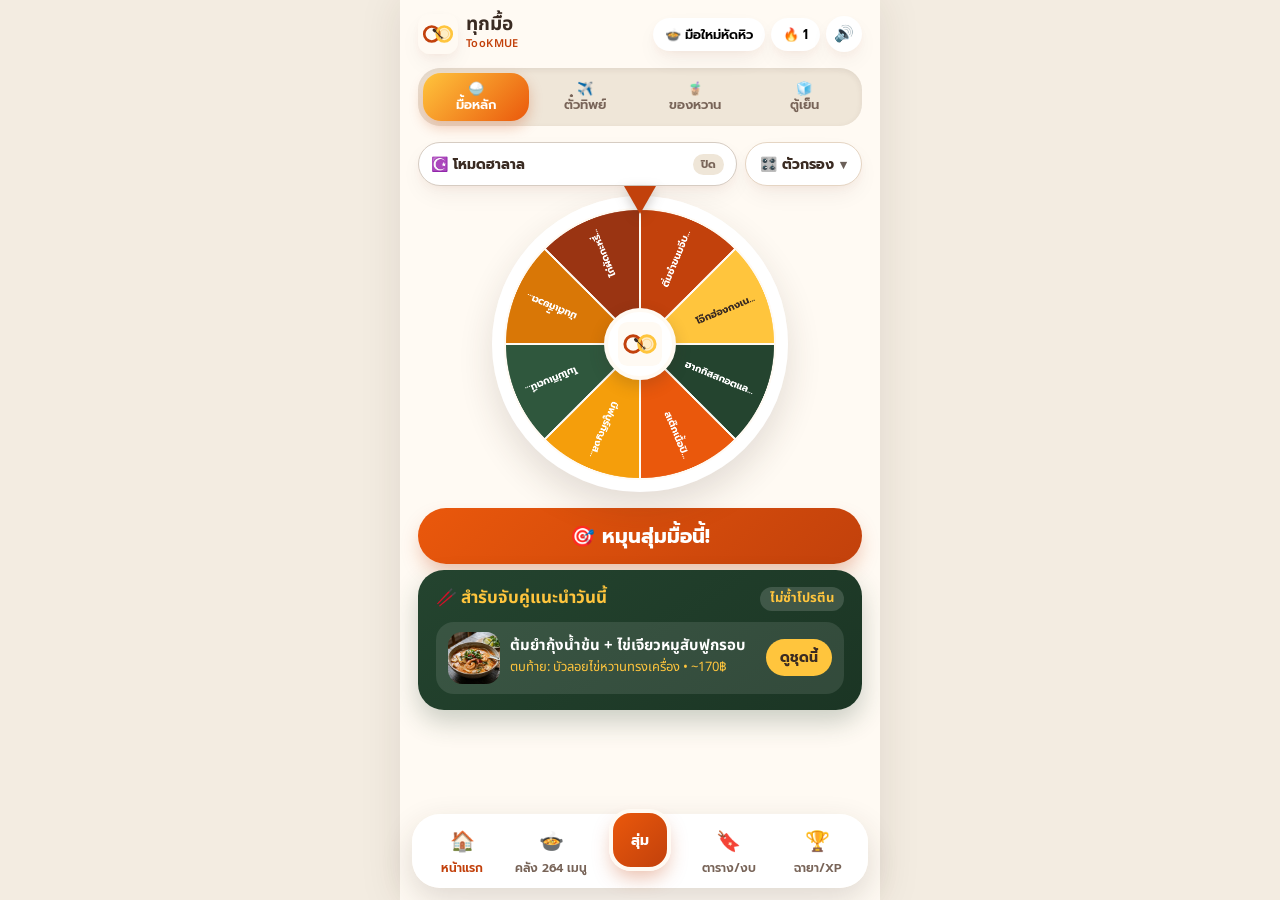
==== index.html @ c95a363f "Add files via upload" ====
<!DOCTYPE html>
<html lang="th">
<head>
  <meta charset="UTF-8" />
  <meta name="viewport" content="width=device-width, initial-scale=1.0" />
  <meta name="theme-color" content="#C2410C" />
  <title>ทุกมื้อ (TooKMUE) — สุ่มเมนูและจับคู่สำรับ</title>
  <link rel="manifest" href="manifest.json" />
  <link rel="icon" type="image/png" href="icon-192.png" />
  <link rel="apple-touch-icon" href="icon-512.png" />
  <link rel="preconnect" href="https://fonts.googleapis.com" />
  <link rel="preconnect" href="https://fonts.gstatic.com" crossorigin />
  <link href="https://fonts.googleapis.com/css2?family=Noto+Sans+Thai:wght@400;500;600;700&family=Prompt:wght@500;600;700&display=swap" rel="stylesheet" />
  <link rel="stylesheet" href="styles.css" />

</head>
<body>
  <div class="app-shell">
    <div id="toast" class="toast"></div>

    <!-- Top Header -->
    <header class="top-header">
      <div class="brand-box">
        <img src="icon.svg" alt="TooKMUE Logo" class="brand-logo" />
        <div>
          <div class="brand-title">ทุกมื้อ</div>
          <div class="brand-sub">TooKMUE</div>
        </div>
      </div>
      <div class="status-pills">
        <button class="tactile-pill" onclick="switchTab('quests')">
          <span id="headerAvatar">🍲</span>
          <span id="headerRank">มือใหม่หัดหิว</span>
        </button>
        <button class="tactile-pill" onclick="dailyCheckIn()">
          🔥 <span id="headerStreak">1</span>
        </button>
        <button class="icon-circle-btn" id="soundToggleBtn" onclick="toggleSound()" title="เปิด/ปิดเสียงเอฟเฟกต์">
          🔊
        </button>
      </div>
    </header>

    <!-- System Error Banner (Network / Cloud Sync / Data Load) -->
    <div id="systemErrorBanner" class="system-error-banner" role="alert">
      <div>
        <div style="font-weight:700;" id="systemErrorTitle">⚠️ เชื่อมต่อระบบไม่สำเร็จชั่วคราว</div>
        <div id="systemErrorDesc" style="font-size:12px; margin-top:2px;">โปรดตรวจสอบอินเทอร์เน็ตแล้วลองใหม่อีกครั้ง (ข้อมูลเดิมในเครื่องยังปลอดภัย)</div>
      </div>
      <button type="button" id="systemErrorRetryBtn" onclick="retrySystemAction()" style="border:none; background:#DC2626; color:#FFFFFF; border-radius:999px; padding:7px 14px; font-size:12px; font-weight:700; cursor:pointer; flex-shrink:0;">
        ลองใหม่
      </button>
    </div>

    <!-- TAB 1: HOME & SPIN WHEEL -->
    <main id="tab-home" class="view-section active">
      <div class="mode-toggle-wrap">
        <button class="mode-btn active" id="btnModeMain" onclick="setWheelMode('main')">
          <span>🍚</span>
          <span>มื้อหลัก</span>
        </button>
        <button class="mode-btn" id="btnModePassport" onclick="setWheelMode('passport')">
          <span>✈️</span>
          <span>ตั๋วทิพย์</span>
        </button>
        <button class="mode-btn" id="btnModeSweet" onclick="setWheelMode('sweet')">
          <span>🧋</span>
          <span>ของหวาน</span>
        </button>
        <button class="mode-btn" id="btnModeFridge" onclick="setWheelMode('fridge')">
          <span>🧊</span>
          <span>ตู้เย็น</span>
        </button>
      </div>

      <div id="passportStrip" class="passport-strip">
        <span>🛂 โหมดบินลัดฟ้าชิมอาหารนานาชาติ <span id="passportTotalCountriesStrip">46</span> ประเทศ</span>
        <span id="passportProgressBadge">0/46 ดวง</span>
      </div>

      <!-- Unified Pre-Spin Control Bar (Halal Global Mode + Collapsible Filter Drawer) -->
      <div class="home-control-bar">
        <button type="button" id="homeHalalBtn" class="halal-toggle-btn" aria-pressed="false" onclick="toggleHalalMode()">
          <span>☪️ โหมดฮาลาล</span>
          <span class="halal-state-pill" id="homeHalalState">ปิด</span>
        </button>
        <button type="button" id="homeFilterToggleBtn" class="filter-drawer-btn" aria-expanded="false" aria-controls="homeFilterDrawer" onclick="toggleHomeFilterDrawer()">
          <span>🎛️ ตัวกรอง</span>
          <span class="filter-count-badge tabular-nums" id="homeFilterCountBadge" style="display:none;">0</span>
          <span class="drawer-caret" id="homeFilterCaret">▾</span>
        </button>
      </div>

      <!-- Active Filter Chips Strip -->
      <div id="homeActiveFiltersBar" class="active-filters-bar" style="display:none;">
        <div id="homeActiveChipsList" class="active-chips-list"></div>
        <button type="button" class="clear-filters-link" onclick="resetHomeFilters()">ล้างตัวกรอง ✕</button>
      </div>

      <!-- Collapsible Pre-Spin Filter Drawer -->
      <div id="homeFilterDrawer" class="filter-drawer" aria-hidden="true">
        <div class="filter-group-block">
          <div class="filter-group-title">สไตล์และอาหารเฉพาะทาง</div>
          <div class="drawer-chip-wrap" id="moodBar">
            <button type="button" class="mood-pill active" data-mood="all" onclick="applyMoodFilter('all', this)">✨ ตามใจดวง</button>
            <button type="button" class="mood-pill" data-mood="clean" onclick="applyMoodFilter('clean', this)">🥗 สายคลีน</button>
            <button type="button" class="mood-pill" data-mood="veg" onclick="applyMoodFilter('veg', this)">🥬 มังสวิรัติ</button>
            <button type="button" class="mood-pill" data-mood="street" onclick="applyMoodFilter('street', this)">🍢 สตรีทฟู้ด</button>
            <button type="button" class="mood-pill" data-mood="soup" onclick="applyMoodFilter('soup', this)">🍲 ซดน้ำร้อนๆ</button>
            <button type="button" class="mood-pill" data-mood="crispy" onclick="applyMoodFilter('crispy', this)">🍗 ของทอดกรอบ</button>
            <button type="button" class="mood-pill" data-mood="noodle" onclick="applyMoodFilter('noodle', this)">🍜 เมนูเส้น</button>
          </div>
        </div>

        <div class="filter-group-block">
          <div class="filter-group-title">งบประมาณ • เวลา • รสชาติ</div>
          <div class="drawer-chip-wrap" id="quickFilters">
            <button type="button" class="chip-btn drawer-chip active" data-filter="all" onclick="setQuickFilter('all', this)">ทั้งหมด</button>
            <button type="button" class="chip-btn drawer-chip" data-filter="budget50" onclick="setQuickFilter('budget50', this)">💰 ประหยัด (≤50฿)</button>
            <button type="button" class="chip-btn drawer-chip" data-filter="fast15" onclick="setQuickFilter('fast15', this)">⚡ เร็ว (≤15 นาที)</button>
            <button type="button" class="chip-btn drawer-chip" data-filter="spicy" onclick="setQuickFilter('spicy', this)">🌶️ รสจัดจ้าน</button>
            <button type="button" class="chip-btn drawer-chip" data-filter="nonspicy" onclick="setQuickFilter('nonspicy', this)">🌿 ไม่เผ็ด</button>
          </div>
        </div>

        <label class="exclude-row drawer-exclude-row">
          <input type="checkbox" id="excludeYesterday" checked />
          <span>ตัดเมนูที่ "เมื่อวานเพิ่งกินไป" ออก (<span id="yesterdayCount" class="tabular-nums">0</span> เมนู)</span>
        </label>

        <div class="filter-drawer-footer">
          <span id="homePoolCountText" class="tabular-nums" style="font-size:13px; font-weight:600; color:var(--text-muted);">พร้อมสุ่ม 0 เมนู</span>
          <div style="display:flex; gap:6px;">
            <button type="button" class="drawer-reset-btn" onclick="resetHomeFilters()">ล้างทั้งหมด</button>
            <button type="button" class="drawer-done-btn" onclick="toggleHomeFilterDrawer(false)">ตกลง</button>
          </div>
        </div>
      </div>

      <div id="wheelModeArea">
      <div class="wheel-stage">
        <div id="wheelPointer" class="wheel-pointer"></div>
        <div class="wheel-outer-ring">
          <canvas id="wheelCanvas" width="560" height="560"></canvas>
        </div>
        <div class="wheel-center-hub" onclick="spinWheel()" title="แตะเพื่อหมุน">
          <img src="icon.svg" alt="Spin" style="width: 44px; height: 44px;" />
        </div>
      </div>

      <!-- Zero-Match Empty State for Strict Filter Combinations -->
      <div id="wheelEmptyState" class="empty-state-card" style="display:none; margin-bottom:12px; padding:16px 14px;">
        <div class="empty-state-icon" style="font-size:30px;">🍽️</div>
        <div class="empty-state-title">ไม่พบเมนูที่ตรงกับเงื่อนไขทั้งหมดที่เลือก</div>
        <div class="empty-state-desc">ลองลดตัวกรองบางตัวออก หรือกดล้างตัวกรองเพื่อกลับมาสุ่มได้เลยครับ</div>
        <button type="button" class="empty-state-cta" onclick="resetHomeFilters()">ล้างตัวกรองทั้งหมด</button>
      </div>

      <button id="spinBtn" class="spin-cta" onclick="spinWheel()">
        🎯 หมุนสุ่มมื้อนี้!
      </button>

      </div>

      <!-- MODE 4: FRIDGE-TO-TABLE ("เมนู-ตู้เย็น") -->
      <div id="fridgeModeArea" class="fridge-panel">
        <div class="fridge-card">
          <div style="display:flex; justify-content:space-between; align-items:center;">
            <div style="font-size: 19px; font-weight: 700; color: #0F766E;">🧊 เมนู-ตู้เย็น (เคลียร์ของเหลือ)</div>
            <span style="background:#0D9488; color:#FFF; font-size:12px; font-weight:700; padding:3px 10px; border-radius:999px;">+35 XP</span>
          </div>
          <div class="field-group" style="margin-top:10px; margin-bottom:8px;">
            <label for="fridgeInput" class="field-label" style="color:#115E59;">วัตถุดิบที่เหลือในตู้เย็น (คั่นด้วยเว้นวรรค หรือ -) <span class="req">*</span></label>
            <input type="text" id="fridgeInput" class="fridge-input" style="margin:2px 0 0;" placeholder="เช่น แตงกวา - ไก่ - พริก หรือ ไข่ หมูสับ" aria-describedby="fridgeError" oninput="clearFieldError('fridgeInput','fridgeError')" onkeydown="if(event.key==='Enter') cookFromFridge()" />
            <div id="fridgeError" class="field-error" role="alert"></div>
          </div>
          <div style="display:flex; flex-wrap:wrap; gap:6px; margin-bottom: 12px;">
            <span style="font-size:12px; color:#0F766E; font-weight:600; align-self:center;">แตะเพิ่มด่วน:</span>
            <button type="button" class="ing-tag-chip" onclick="appendFridgeIng('ไก่')">+ ไก่</button>
            <button type="button" id="fridgePorkChip" class="ing-tag-chip" onclick="appendFridgeIng(state.halalMode ? 'เนื้อ' : 'หมูสับ')">+ หมูสับ</button>
            <button type="button" class="ing-tag-chip" onclick="appendFridgeIng('ไข่')">+ ไข่</button>
            <button type="button" class="ing-tag-chip" onclick="appendFridgeIng('แตงกวา')">+ แตงกวา</button>
            <button type="button" class="ing-tag-chip" onclick="appendFridgeIng('พริก')">+ พริก</button>
            <button type="button" class="ing-tag-chip" onclick="appendFridgeIng('กุ้ง')">+ กุ้ง</button>
            <button type="button" class="ing-tag-chip" onclick="appendFridgeIng('มะระ')">+ มะระ</button>
          </div>
          <button onclick="cookFromFridge()" class="spin-cta" style="background: linear-gradient(135deg, #0D9488 0%, #0F766E 100%); box-shadow: 0 10px 20px -4px rgba(13, 148, 136, 0.35);">
            ✨ เสกเมนูเคลียร์ตู้เย็น!
          </button>
        </div>

        <div id="fridgeResultsBox"></div>
      </div>

      <!-- Featured Samrub Bento Card -->
      <div class="herb-bento-card reveal-card">
        <div class="herb-bento-title">
          <span>🥢 สำรับจับคู่แนะนำวันนี้</span>
          <span style="font-size: 13px; background: rgba(255,255,255,0.15); padding: 2px 10px; border-radius: 999px;">ไม่ซ้ำโปรตีน</span>
        </div>
        <div class="pair-preview-box" id="dailySamrubBox"></div>
      </div>
    </main>

    <!-- TAB 2: 60-MENU EXPLORER -->
    <section id="tab-explore" class="view-section">
      <div class="herb-bento-card" style="margin-bottom: 14px; padding: 14px 18px;">
        <div style="display:flex; justify-content:space-between; align-items:center; gap:8px; flex-wrap:wrap;">
          <div style="font-size: 18px; font-weight: 700; color: var(--turmeric-yellow);">
            🍲 คลังเมนูทั้งหมด <span id="totalMenuTitleCount" class="tabular-nums">264</span> รายการ
          </div>
          <button type="button" id="exploreHalalBtn" class="halal-toggle-btn compact" aria-pressed="false" onclick="toggleHalalMode()">
            <span>☪️ ฮาลาล</span>
            <span class="halal-state-pill" id="exploreHalalState">ปิด</span>
          </button>
        </div>
        <div id="exploreSubBanner" style="font-size: 14px; opacity: 0.9; margin-top:4px;">
          พร้อมรูปภาพอาหารจริง ครบ 4 ภาค • นานาชาติ • ของหวาน & น้ำ
        </div>
      </div>

      <div style="margin-bottom:10px;">
        <label for="searchInput" class="field-label" style="margin-bottom:4px;">ค้นหาเมนูในคลัง</label>
        <div style="display:flex; gap:8px;">
          <input type="search" id="searchInput" class="search-input" style="margin-bottom:0; flex:1;" placeholder="🔍 ชื่อเมนู ประเทศ หรือวัตถุดิบ..." oninput="renderExplorer()" />
          <button type="button" onclick="openCustomMenuModal()" style="border:none; background:var(--chili-orange); color:#FFFFFF; border-radius:999px; padding:0 16px; font-size:14px; font-weight:700; white-space:nowrap; box-shadow:var(--shadow-orange); cursor:pointer;">+ เมนูฉัน</button>
        </div>
        <div id="exploreActiveFilterBar" style="display:none; margin-top:8px; align-items:center; justify-content:space-between; gap:8px; font-size:13px; color:var(--text-muted);">
          <span id="exploreResultCountText"></span>
          <button type="button" onclick="resetExploreFilters()" style="border:1px solid #E5D5C3; background:#FFF7ED; color:var(--chili-orange); border-radius:999px; padding:3px 10px; font-size:12px; font-weight:700; cursor:pointer;">ล้างตัวกรอง ✕</button>
        </div>
      </div>

      <div class="filter-scroll" id="exploreCategories">
        <button class="chip-btn active" id="catBtnAll" onclick="setExploreCat('all', this)">ทั้งหมด (264)</button>
        <button class="chip-btn" id="catBtnThai" onclick="setExploreCat('อาหารไทย 4 ภาค', this)">ไทย 4 ภาค (100)</button>
        <button class="chip-btn" id="catBtnIntl" onclick="setExploreCat('อาหารนานาชาติ', this)">นานาชาติ (114)</button>
        <button class="chip-btn" id="catBtnSweet" onclick="setExploreCat('ของหวาน', this)">ของหวาน (25)</button>
        <button class="chip-btn" id="catBtnBev" onclick="setExploreCat('เครื่องดื่ม', this)">เครื่องดื่ม (25)</button>
      </div>

      <div class="mood-bar" id="exploreSpecialties" style="padding-bottom:10px;">
        <button type="button" class="mood-pill active" data-spec="all" onclick="setExploreSpecialty('all', this)">✨ ทุกสไตล์</button>
        <button type="button" class="mood-pill" data-spec="สายคลีน" onclick="setExploreSpecialty('สายคลีน', this)">🥗 สายคลีน</button>
        <button type="button" class="mood-pill" data-spec="มังสวิรัติ" onclick="setExploreSpecialty('มังสวิรัติ', this)">🥬 มังสวิรัติ</button>
        <button type="button" class="mood-pill" data-spec="สตรีทฟู้ด" onclick="setExploreSpecialty('สตรีทฟู้ด', this)">🍢 สตรีทฟู้ด</button>
      </div>

      <div class="menu-grid" id="exploreGrid"></div>

      <!-- Non-intrusive Ad Slot (Hidden until real ad unit is configured) -->
      <div id="adBannerSlot" style="display:none; margin-top: 18px; padding: 12px; border-radius: 18px; background: #F7F1E7; border: 1px dashed #DFCBB2; text-align: center; font-size: 12px; color: var(--text-muted);">
      </div>
    </section>

    <!-- TAB 3: FULL SYSTEM — SAVED, 7-DAY MEAL PLANNER, GROCERY LIST & FOOD WALLET -->
    <section id="tab-saved" class="view-section">
      <div class="sub-pill-tabs">
        <button class="sub-pill-btn active" id="subTabSavedBtn" onclick="switchSavedSubTab('saved')">❤️ โปรด & ประวัติ</button>
        <button class="sub-pill-btn" id="subTabPlanBtn" onclick="switchSavedSubTab('plan')">📅 ตาราง 7 วัน</button>
        <button class="sub-pill-btn" id="subTabWalletBtn" onclick="switchSavedSubTab('wallet')">💰 คุมงบค่ากิน</button>
      </div>

      <!-- SUB-TAB A: FAVORITES & HISTORY -->
      <div id="subView-saved">
        <div class="soft-card reveal-card">
          <div style="font-weight: 700; margin-bottom: 8px;">❤️ รายการโปรดของคุณ (<span id="favCount">0</span>)</div>
          <div id="favList" style="font-size: 16px; color: var(--text-muted);">ยังไม่มีเมนูโปรด กดรูปหัวใจที่เมนูที่ชอบได้เลยครับ</div>
        </div>
        <div class="soft-card reveal-card">
          <div style="display: flex; justify-content: space-between; align-items: center; margin-bottom: 8px;">
            <span style="font-weight: 700;">🕒 กินไปล่าสุด (ใช้ตัดรอบสุ่ม)</span>
            <button onclick="clearHistory()" style="border:none; background:#FFF1E6; color:var(--chili-orange); border-radius:999px; padding:4px 12px; font-size:13px; font-weight:600; cursor:pointer;">ล้างประวัติ</button>
          </div>
          <div id="historyList" style="font-size: 16px; color: var(--text-muted);">ยังไม่มีประวัติการสุ่ม</div>
        </div>
      </div>

      <!-- SUB-TAB B: 7-DAY MEAL PLANNER & GROCERY SHOPPING LIST -->
      <div id="subView-plan" style="display:none;">
        <div class="herb-bento-card" style="margin-bottom: 14px;">
          <div class="herb-bento-title">
            <span>📅 จัดตารางมื้อล่วงหน้า 7 วัน</span>
            <span id="planTotalEstBadge" style="background: var(--turmeric-yellow); color: var(--text-brown); padding: 2px 10px; border-radius: 999px; font-size: 13px;">~0฿</span>
          </div>
          <div style="font-size: 13px; opacity: 0.92; margin-bottom: 10px;">
            สุ่มจัดมื้อกลางวัน + มื้อเย็น ครบ 7 วันอัตโนมัติ พร้อมสรุปรายการจ่ายตลาด
          </div>
          <div style="display: grid; grid-template-columns: 1fr 1fr; gap: 8px;">
            <button type="button" onclick="generateWeeklyPlan('all')" class="btn-action btn-yellow" style="min-height:42px; font-size:14px;">✨ จัดตาราง 7 วัน</button>
            <button type="button" onclick="generateWeeklyPlan('budget')" class="btn-action" style="min-height:42px; font-size:14px; background:rgba(255,255,255,0.16); color:#FFFFFF;">💰 โหมดประหยัดงบ</button>
          </div>
        </div>

        <div id="weeklyPlanContainer"></div>

        <div class="soft-card" style="margin-top: 14px;">
          <div style="display:flex; justify-content:space-between; align-items:center; margin-bottom:8px;">
            <span style="font-weight:700; font-size:17px;">🛒 รายการจ่ายตลาดอัตโนมัติ</span>
            <button type="button" onclick="clearCheckedGroceries()" style="border:none; background:#EFE6D8; color:var(--text-brown); border-radius:999px; padding:4px 10px; font-size:12px; font-weight:600; cursor:pointer;">ล้างที่ติ๊กแล้ว</button>
          </div>
          <div style="display:flex; gap:6px; margin-bottom:10px;">
            <input type="text" id="customGroceryInput" class="v10-input" style="min-height:42px; font-size:15px;" placeholder="เพิ่มของที่ต้องซื้อเอง เช่น ไข่ไก่, น้ำปลา..." onkeydown="if(event.key==='Enter') addCustomGrocery()" />
            <button type="button" onclick="addCustomGrocery()" style="border:none; background:var(--herb-green); color:#FFFFFF; border-radius:14px; padding:0 14px; font-weight:700; cursor:pointer;">เพิ่ม</button>
          </div>
          <div id="groceryListContainer" style="font-size:15px; color:var(--text-muted);">กดจัดตาราง 7 วันด้านบนเพื่อสร้างรายการวัตถุดิบอัตโนมัติครับ</div>
        </div>
      </div>

      <!-- SUB-TAB C: FOOD BUDGET WALLET (กระเป๋าคุมงบค่ากินรายสัปดาห์/รายเดือน) -->
      <div id="subView-wallet" style="display:none;">
        <div class="soft-card">
          <div style="display:flex; justify-content:space-between; align-items:center; margin-bottom:6px;">
            <span style="font-weight:700; font-size:18px;">💰 กระเป๋าคุมงบค่ากิน</span>
            <button type="button" onclick="toggleBudgetEditor()" style="border:1px solid #E5D5C3; background:#FFF7ED; color:var(--chili-orange); border-radius:999px; padding:4px 12px; font-size:13px; font-weight:700; cursor:pointer;">ตั้งงบ/สัปดาห์</button>
          </div>
          <div style="display:flex; justify-content:space-between; font-size:15px; margin-top:6px;">
            <span>สัปดาห์นี้ใช้ไป: <strong id="walletWeekSpent" class="tabular-nums" style="color:var(--chili-orange);">0฿</strong></span>
            <span>เป้าสัปดาห์ละ: <strong id="walletWeekGoal" class="tabular-nums">1,000฿</strong></span>
          </div>
          <div class="budget-bar-wrap">
            <div id="walletBudgetBar" class="budget-bar-fill" style="width: 0%;"></div>
          </div>
          <div style="display:flex; justify-content:space-between; font-size:13px; color:var(--text-muted); margin-top:4px;">
            <span>คงเหลือสัปดาห์นี้: <strong id="walletWeekRemain" class="tabular-nums" style="color:#16A34A;">1,000฿</strong></span>
            <span>ยอดรวมเดือนนี้: <strong id="walletMonthSpent" class="tabular-nums">0฿</strong></span>
          </div>

          <!-- Inline Budget Editor (Replaces browser prompt()) -->
          <div id="budgetEditorBox" class="budget-inline-editor">
            <div class="field-group" style="margin-bottom:6px;">
              <label for="weeklyBudgetInput" class="field-label">เป้าหมายงบค่ากินต่อสัปดาห์ (บาท) <span class="req">*</span></label>
              <div style="display:flex; gap:6px;">
                <input type="text" id="weeklyBudgetInput" class="v10-input tabular-nums" inputmode="numeric" placeholder="เช่น 1000" aria-describedby="weeklyBudgetError" oninput="clearFieldError('weeklyBudgetInput','weeklyBudgetError')" onkeydown="if(event.key==='Enter') saveWeeklyBudgetInline()" />
                <button type="button" onclick="saveWeeklyBudgetInline()" style="border:none; background:var(--chili-orange); color:#FFFFFF; border-radius:14px; padding:0 16px; font-weight:700; cursor:pointer; white-space:nowrap;">บันทึก</button>
              </div>
              <div id="weeklyBudgetError" class="field-error" role="alert"></div>
            </div>
          </div>
        </div>

        <!-- Quick Expense Entry -->
        <div class="soft-card">
          <div style="font-weight:700; font-size:16px; margin-bottom:10px;">✍️ บันทึกรายจ่ายค่าอาหารด่วน</div>
          <div class="field-group">
            <label for="expDishInput" class="field-label">ชื่อเมนู / ค่าอาหาร</label>
            <input type="text" id="expDishInput" class="v10-input" placeholder="เช่น ข้าวกะเพรา, กาแฟเย็น" />
          </div>
          <div class="field-group">
            <label for="expPriceInput" class="field-label">ราคา (บาท) <span class="req">*</span></label>
            <input type="text" id="expPriceInput" class="v10-input tabular-nums" placeholder="เช่น 55" inputmode="numeric" aria-describedby="expPriceError" oninput="clearFieldError('expPriceInput','expPriceError'); document.getElementById('expReassurance').classList.remove('show');" onkeydown="if(event.key==='Enter') addManualExpense()" />
            <div id="expPriceError" class="field-error" role="alert"></div>
          </div>
          <div id="expReassurance" class="reassurance-note" role="status"></div>
          <button type="button" id="addExpenseBtn" onclick="addManualExpense()" class="btn-action btn-orange" style="width:100%; min-height:46px; font-size:16px; margin-top:6px;">
            + บันทึกรายจ่ายค่ากิน
          </button>
        </div>

        <!-- Expense Log List -->
        <div class="soft-card">
          <div style="display:flex; justify-content:space-between; align-items:center; margin-bottom:8px;">
            <span style="font-weight:700; font-size:16px;">🧾 ประวัติรายจ่ายค่ากินล่าสุด</span>
            <button type="button" onclick="clearExpenses()" style="border:none; background:#FEE2E2; color:#DC2626; border-radius:999px; padding:4px 10px; font-size:12px; font-weight:600; cursor:pointer;">ล้างยอด</button>
          </div>
          <div id="expenseLogList" style="font-size:15px; color:var(--text-muted);"></div>
        </div>
      </div>
    </section>

    <!-- TAB 4: QUESTS, PASSPORT STAMPS, AVATARS & VIP -->
    <section id="tab-quests" class="view-section">
      <!-- Google Account & Cloud Sync Card -->
      <div class="soft-card" id="authCard" style="border: 2px solid #F3E5D5;">
        <div id="loggedOutView">
          <div style="display: flex; align-items: center; gap: 12px; margin-bottom: 12px;">
            <div style="font-size: 32px; background: #EFF6FF; width: 54px; height: 54px; border-radius: 16px; display: flex; align-items: center; justify-content: center; flex-shrink: 0;">☁️</div>
            <div>
              <div style="font-size: 17px; font-weight: 700; color: var(--text-brown);">ซิงก์ข้อมูลขึ้นคลาวด์</div>
              <div style="font-size: 13px; color: var(--text-muted);">ล็อกอินด้วย Gmail เพื่อเก็บแต้ม XP ฉายา และเมนูโปรดข้ามเครื่อง</div>
            </div>
          </div>
          <button id="googleLoginBtn" onclick="loginWithGoogle()" style="width: 100%; min-height: 48px; border-radius: 999px; border: 1.5px solid #D1D5DB; background: #FFFFFF; color: #374151; font-size: 16px; font-weight: 700; cursor: pointer; display: flex; align-items: center; justify-content: center; gap: 10px; box-shadow: 0 4px 10px rgba(0,0,0,0.05);">
            <svg width="20" height="20" viewBox="0 0 48 48"><path fill="#EA4335" d="M24 9.5c3.54 0 6.71 1.22 9.21 3.6l6.85-6.85C35.9 2.38 30.47 0 24 0 14.62 0 6.51 5.38 2.56 13.22l7.98 6.19C12.43 13.72 17.74 9.5 24 9.5z"/><path fill="#4285F4" d="M46.98 24.55c0-1.57-.15-3.09-.38-4.55H24v9.02h12.94c-.58 2.96-2.26 5.48-4.78 7.18l7.73 6c4.51-4.18 7.09-10.36 7.09-17.65z"/><path fill="#FBBC05" d="M10.53 28.59c-.48-1.45-.76-2.99-.76-4.59s.27-3.14.76-4.59l-7.98-6.19C.92 16.46 0 20.12 0 24c0 3.88.92 7.54 2.56 10.78l7.97-6.19z"/><path fill="#34A853" d="M24 48c6.48 0 11.93-2.13 15.89-5.81l-7.73-6c-2.15 1.45-4.92 2.3-8.16 2.3-6.26 0-11.57-4.22-13.47-9.91l-7.98 6.19C6.51 42.62 14.62 48 24 48z"/></svg>
            <span>เข้าสู่ระบบด้วย Google (Gmail)</span>
          </button>
        </div>

        <div id="loggedInView" style="display: none;">
          <div style="display: flex; align-items: center; justify-content: space-between; gap: 10px;">
            <div style="display: flex; align-items: center; gap: 10px; min-width: 0;">
              <img id="userGooglePhoto" src="" alt="Profile" style="width: 46px; height: 46px; border-radius: 50%; object-fit: cover; border: 2px solid var(--chili-orange); flex-shrink: 0;" />
              <div style="min-width: 0;">
                <div id="userGoogleName" style="font-size: 16px; font-weight: 700; white-space: nowrap; overflow: hidden; text-overflow: ellipsis;">ชื่อผู้ใช้</div>
                <div style="font-size: 12px; color: #16A34A; font-weight: 600;">🟢 ซิงก์ข้อมูลคลาวด์อัตโนมัติ</div>
              </div>
            </div>
            <div style="display:flex; gap:6px; flex-shrink:0;">
              <!-- Admin link hidden from general UI; access admin.html directly with authorized admin account -->
              <button onclick="logoutGoogle()" style="border: none; background: #FEE2E2; color: #DC2626; border-radius: 999px; padding: 6px 12px; font-size: 13px; font-weight: 600; cursor: pointer;">ออก</button>
            </div>
          </div>
        </div>
      </div>

      <div class="soft-card reveal-card">
        <div style="display: flex; align-items: center; gap: 14px;">
          <div id="profileAvatarBig" style="font-size: 46px; background: #FFF1E6; width: 72px; height: 72px; border-radius: 22px; display: flex; align-items: center; justify-content: center;">🍲</div>
          <div style="flex: 1;">
            <div style="font-size: 19px; font-weight: 700;" id="profileRankTitle">มือใหม่หัดหิว</div>
            <div style="font-size: 14px; color: var(--text-muted);">แต้มสะสม: <strong style="color: var(--chili-orange);" id="xpText">0 XP</strong></div>
            <div style="background: #EFE6D8; height: 10px; border-radius: 999px; overflow: hidden; margin-top: 6px;">
              <div id="xpBar" style="background: linear-gradient(90deg, #FFC53D, #C2410C); width: 10%; height: 100%;"></div>
            </div>
          </div>
        </div>

        <div style="margin-top: 16px; font-size: 15px; font-weight: 700;">เลือกอวตารการ์ตูนสายกิน:</div>
        <div class="avatar-grid" id="avatarGrid"></div>
      </div>

      <!-- Passport Stamps Collection -->
      <div class="soft-card reveal-card">
        <div style="display: flex; justify-content: space-between; align-items: center;">
          <span style="font-weight: 700;">🛂 สมุดพาสปอร์ตนักชิม (<span id="passportTotalCountriesTitle">46</span> ประเทศ)</span>
          <span style="color: var(--passport-blue); font-weight: 700;" id="stampCountText">0 / 46 ดวง</span>
        </div>
        <div style="font-size: 13px; color: var(--text-muted); margin-top: 2px;">หมุนโหมด "ตั๋วเครื่องบินทิพย์" เพื่อสะสมตราประทับประเทศ</div>
        <div class="stamp-grid" id="passportStampsGrid"></div>
        <button type="button" id="passportExpandBtn" onclick="togglePassportExpand()" style="width:100%; margin-top:10px; min-height:40px; border-radius:999px; border:1.5px solid #BFDBFE; background:#EFF6FF; color:#1E3A8A; font-size:14px; font-weight:700; cursor:pointer;">
          ดูตราประเทศทั้งหมด (46 ประเทศ) ▼
        </button>
      </div>

      <!-- Daily Pinto Streak -->
      <div class="soft-card reveal-card">
        <div style="display: flex; justify-content: space-between; align-items: center;">
          <span style="font-weight: 700;">🍱 ปิ่นโตสะสมวัน (Daily Streak)</span>
          <span style="color: var(--chili-orange); font-weight: 700;" id="streakText">1 วัน</span>
        </div>
        <div class="streak-days" id="streakDaysGrid"></div>
        <button id="checkInBtn" class="btn-action btn-yellow" style="width: 100%; margin-top: 6px;" onclick="dailyCheckIn()">
          ✅ เช็กอินรับโบนัสวันนี้ (+10 XP)
        </button>
      </div>

      <!-- v11 Cute User Leaderboard & "สายเปย์" Showcase -->
      <div class="board-card reveal-card">
        <div style="display:flex; justify-content:space-between; align-items:center; gap:8px;">
          <div>
            <div style="font-size:17px; font-weight:700; color:var(--text-brown);">📊 ตารางรวมผลนักชิม</div>
            <div style="font-size:12px; color:var(--text-muted);">รวมสกอร์สุ่ม • โหมดตู้เย็น • ตาราง 7 วัน • พาสปอร์ต</div>
          </div>
          
        </div>

        <div class="board-table-wrap">
          <table class="cute-board-table">
            <thead>
              <tr>
                <th>#</th>
                <th>ยูสเซอร์ & ฉายา</th>
                <th style="text-align:right;">สกอร์รวม</th>
              </tr>
            </thead>
            <tbody id="cuteLeaderboardBody"></tbody>
          </table>
        </div>


      </div>

      <!-- v12 User Feedback & Feature Request Card (With Auto Profanity & Spam Filter) -->
      <div class="soft-card reveal-card" style="border: 1.5px solid #E5D5C3;">
        <div style="display:flex; justify-content:space-between; align-items:center; margin-bottom:8px;">
          <span style="font-weight:700; font-size:17px; color:var(--text-brown);">💡 เสนอไอเดีย / ขอเมนูเพิ่ม</span>
          <span style="font-size:12px; font-weight:700; color:var(--chili-orange); background:#FFF1E6; padding:2px 10px; border-radius:999px;">+15 XP</span>
        </div>
        <div style="font-size:13px; color:var(--text-muted); margin-bottom:10px;">
          อยากให้เพิ่มเมนูไหนหรือมีฟีเจอร์อะไรในใจ พิมพ์บอกผู้พัฒนาได้เลยครับ
        </div>
        <div style="display:flex; flex-wrap:wrap; gap:6px; margin-bottom:10px;" id="fbCatGroup">
          <button type="button" class="mood-pill active" onclick="selectFbCat('ขอเมนูเพิ่ม', this)">🍲 ขอเมนูเพิ่ม</button>
          <button type="button" class="mood-pill" onclick="selectFbCat('เสนอฟีเจอร์ใหม่', this)">💡 เสนอฟีเจอร์</button>
          <button type="button" class="mood-pill" onclick="selectFbCat('แจ้งปัญหา/รูปไม่ตรง', this)">🐞 แจ้งปัญหา</button>
          <button type="button" class="mood-pill" onclick="selectFbCat('ชมเชย/ทั่วไป', this)">💬 ทั่วไป</button>
        </div>
        <div class="field-group" style="margin-bottom:4px;">
          <label for="fbTextInput" class="field-label">รายละเอียดข้อเสนอแนะ <span class="req">*</span></label>
          <textarea id="fbTextInput" maxlength="180" rows="2" placeholder="พิมพ์ข้อความสั้นๆ สุภาพ (ไม่เกิน 180 ตัวอักษร)..." aria-describedby="fbError" oninput="clearFieldError('fbTextInput','fbError')" style="width:100%; border-radius:16px; border:1.5px solid #E5D5C3; background:#FFFAF3; padding:10px 14px; font-size:15px; font-family:'Noto Sans Thai', sans-serif; color:var(--text-brown); resize:none;"></textarea>
          <div id="fbError" class="field-error" role="alert"></div>
        </div>
        <div style="display:flex; justify-content:space-between; align-items:center; margin-top:8px; gap:8px;">
          <span id="fbQuotaText" style="font-size:12px; color:var(--text-muted);">ส่งได้สูงสุด 3 ครั้ง/วัน</span>
          <button type="button" id="fbSubmitBtn" onclick="submitUserFeedback()" class="btn-action btn-orange" style="min-height:42px; padding:0 20px; font-size:14px;">
            ส่งข้อเสนอแนะ
          </button>
        </div>
      </div>

                  <!-- Support Developer Card (Free All Features + Optional Tip Jar) -->
      <div class="soft-card reveal-card" style="background: #FFFDF9; border: 1.5px solid #F3E5D5;">
        <div style="display: flex; align-items: center; justify-content: space-between; gap: 10px;">
          <div>
            <div style="font-size: 16px; font-weight: 700; color: var(--text-brown);">เล่นฟรี!! ไม่มีค่าสมัคร</div>
            <div style="font-size: 13px; color: var(--text-muted);">พัฒนาโดยทีม TooKMUE • สนับสนุนค่าดูแลเว็บตามสมัครใจ ไม่ผูกกับสิทธิ์ใช้งาน</div>
          </div>
          <button type="button" onclick="openQrModal()" style="border: 1.5px solid #E5D5C3; background: #FFF7ED; color: var(--chili-orange); border-radius: 999px; padding: 9px 15px; font-size: 14px; font-weight: 700; cursor: pointer; flex-shrink: 0;">
            เลี้ยงกาแฟผู้พัฒนา ☕
          </button>
        </div>
      </div>

      <div style="text-align: center; margin: 14px 0 6px;">
        <a href="privacy.html" style="font-size: 13px; color: var(--text-muted); text-decoration: underline;">
          🔒 นโยบายความเป็นส่วนตัว (Privacy Policy)
        </a>
      </div>
    </section>

    <!-- Result Bottom Sheet Modal -->
    <div id="resultModal" class="result-overlay" onclick="closeModal(event)">
      <div class="result-sheet" onclick="event.stopPropagation()">
        <div style="display: flex; justify-content: space-between; align-items: center; margin-bottom: 8px;">
          <span class="menu-badge" id="resCategory" style="font-size: 14px;">อาหารไทย 4 ภาค • ภาคกลาง</span>
          <button onclick="closeResultModal()" style="border:none; background:#EFE6D8; width:36px; height:36px; border-radius:50%; font-size:18px; cursor:pointer;">✕</button>
        </div>

        <!-- Hero Food Photo -->
        <div class="food-hero-wrap">
          <img id="resImage" src="" alt="รูปอาหาร" class="food-hero-img" onerror="resolveWikiImage(this, selectedMenu?.id)" />
        </div>

        <h2 id="resName" style="margin: 2px 0 8px; font-size: 25px; color: var(--text-brown);">ข้าวกะเพราหมูสับไข่ดาว</h2>

        <div style="display: flex; gap: 8px; flex-wrap: wrap; margin-bottom: 12px;">
          <span class="tactile-pill">💰 งบ ~<strong id="resBudget">55</strong>฿</span>
          <span class="tactile-pill">⏱️ <strong id="resTime">10</strong> นาที</span>
          <button class="tactile-pill" onclick="toggleFavoriteCurrent()" id="resFavBtn">🤍 บันทึกโปรด</button>
        </div>

        <!-- Food Pairing Box with Thumbnails -->
        <div class="herb-bento-card" style="margin-bottom: 12px;">
          <div class="herb-bento-title">
            <span>🥢 จับคู่สำรับแนะนำ (Food Pairing)</span>
          </div>
          <div class="pair-row-item">
            <img id="resPairMainImg" src="" alt="คู่กับข้าว" class="pair-thumb" onerror="resolveWikiImage(this, this.dataset.mid)" />
            <div style="font-size: 14px;">
              <div style="color: #A7F3D0; font-size: 12px;">🍽️ คู่กับข้าวแนะนำ</div>
              <strong id="resPairMain" style="color: #FFFFFF; font-size: 15px;">ต้มจืดเต้าหู้หมูสับสาหร่าย</strong>
            </div>
          </div>
          <div class="pair-row-item" style="margin-bottom: 0;">
            <img id="resPairSweetImg" src="" alt="ตบท้ายมื้อ" class="pair-thumb" onerror="resolveWikiImage(this, this.dataset.mid)" />
            <div style="font-size: 14px;">
              <div style="color: #FDE68A; font-size: 12px;">🧋 ตบท้ายมื้อแนะนำ</div>
              <strong id="resPairSweet" style="color: var(--turmeric-yellow); font-size: 15px;">ชาไทยเย็นโบราณ</strong>
            </div>
          </div>
        </div>

        <!-- Recipe Hint -->
        <div class="soft-card" style="background: #FFF6EB; margin-bottom: 12px; padding: 13px;">
          <div style="font-weight: 700; font-size: 15px; color: var(--chili-orange); margin-bottom: 4px;">👩‍🍳 เคล็ดลับทำกินเองแบบย่อ:</div>
          <div id="resRecipe" style="font-size: 15px; color: var(--text-brown);"></div>
        </div>

        <div class="action-grid-2">
          <button class="btn-action btn-orange" onclick="confirmAteMeal()">
            ✅ กินเมนูนี้ (+25 XP)
          </button>
          <a id="mapsLink" href="https://www.google.com/maps/search/?api=1&query=%E0%B8%A3%E0%B9%89%E0%B8%B2%E0%B8%99%E0%B8%AD%E0%B8%B2%E0%B8%AB%E0%B8%B2%E0%B8%A3%E0%B9%83%E0%B8%81%E0%B8%A5%E0%B9%89%E0%B8%89%E0%B8%B1%E0%B8%99" target="_blank" rel="noopener" class="btn-action btn-yellow">
            📍 หาร้านใกล้ฉัน
          </a>
        </div>

        <!-- Share Card to LINE / Social -->
        <button class="btn-action btn-line" onclick="shareSamrubCard()">
          📤 แชร์การ์ดสำรับอวดเพื่อน (LINE / บันทึกรูป)
        </button>

        <button type="button" onclick="openQrModal()" style="width:100%; margin-top:8px; min-height:42px; border-radius:999px; border:1.5px solid #7DD3FC; background:#E0F2FE; color:#0369A1; font-size:14px; font-weight:700; cursor:pointer;">
          เลี้ยงข้าวผู้พัฒนา
        </button>

        <!-- LINE In-App Browser Friendly Image Preview & Direct Share -->
        <div id="sharePreviewBox" class="share-preview-container">
          <div style="font-size: 14px; font-weight: 700; color: #06C755; margin-bottom: 6px;">
            📸 แตะค้างที่รูปการ์ดด้านล่างเพื่อบันทึกส่งเข้า LINE ได้เลย!
          </div>
          <img id="sharePreviewImg" src="" alt="การ์ดสำรับ TooKMUE" style="width: 100%; max-width: 260px; border-radius: 16px; box-shadow: 0 6px 16px rgba(0,0,0,0.12);" />
          <a id="directLineShareLink" href="https://line.me/R/share?text=https%3A%2F%2Ftookmue.pages.dev%2F" target="_blank" rel="noopener" class="btn-action btn-line" style="margin-top: 8px; font-size: 15px;">
            💬 ส่งข้อความเข้าแชต LINE ทันที
          </a>
        </div>
      </div>
    </div>


    <!-- PromptPay QR Support Modal -->
    <div id="qrModal" class="result-overlay" onclick="closeQrModal(event)" style="z-index: 150;">
      <div class="result-sheet" onclick="event.stopPropagation()" style="text-align: center; max-width: 400px;">
        <div style="display: flex; justify-content: space-between; align-items: center; margin-bottom: 10px;">
          <span style="font-weight: 700; font-size: 16px; color: var(--text-brown);">เลี้ยงกาแฟผู้พัฒนา ☕</span>
          <button onclick="closeQrModal()" style="border:none; background:#EFE6D8; width:34px; height:34px; border-radius:50%; font-size:17px; cursor:pointer;">✕</button>
        </div>
        <img src="promptpay-qr.png" alt="PromptPay QR Code" style="width: 100%; max-width: 290px; border-radius: 18px; box-shadow: 0 8px 20px rgba(58,43,34,0.12); display: inline-block;" />
        <div style="margin-top: 10px; font-size: 13px; color: var(--text-muted);">
          พร้อมเพย์สำหรับสนับสนุนผู้พัฒนาแอป <strong>ทุกมื้อ (TooKMUE)</strong><br />
          เล่นฟรี!! ไม่มีค่าสมัคร ตามปกติ ไม่จำเป็นต้องโอนครับ
        </div>
      </div>
    </div>


    <!-- Custom User Menu Modal ("เพิ่มเมนูส่วนตัวของฉัน") -->
    <div id="customMenuModal" class="result-overlay" onclick="closeCustomMenuModal(event)" style="z-index: 150;">
      <div class="result-sheet" onclick="event.stopPropagation()" style="max-width: 420px;">
        <div style="display: flex; justify-content: space-between; align-items: center; margin-bottom: 10px;">
          <span style="font-weight: 700; font-size: 18px; color: var(--text-brown);">➕ เพิ่มเมนูส่วนตัวลงวงล้อ</span>
          <button onclick="closeCustomMenuModal()" style="border:none; background:#EFE6D8; width:34px; height:34px; border-radius:50%; font-size:17px; cursor:pointer;">✕</button>
        </div>
        <div style="display:flex; flex-direction:column;">
          <div class="field-group">
            <label for="customMenuName" class="field-label">ชื่อเมนูส่วนตัว <span class="req">*</span></label>
            <input type="text" id="customMenuName" class="v10-input" placeholder="เช่น ข้าวมันไก่หน้าปากซอย" aria-describedby="customMenuNameError" oninput="clearFieldError('customMenuName','customMenuNameError')" />
            <div id="customMenuNameError" class="field-error" role="alert"></div>
          </div>
          <div style="display:grid; grid-template-columns: 1fr 1fr; gap:8px;">
            <div class="field-group">
              <label for="customMenuMode" class="field-label">หมวดหมู่</label>
              <select id="customMenuMode" class="v10-input">
                <option value="main">🍚 มื้อหลัก</option>
                <option value="sweet">🧋 ของหวาน & น้ำ</option>
              </select>
            </div>
            <div class="field-group">
              <label for="customMenuBudget" class="field-label">งบประมาณ (บาท) <span class="req">*</span></label>
              <input type="text" id="customMenuBudget" class="v10-input tabular-nums" placeholder="เช่น 50" value="50" inputmode="numeric" aria-describedby="customMenuBudgetError" oninput="clearFieldError('customMenuBudget','customMenuBudgetError')" />
              <div id="customMenuBudgetError" class="field-error" role="alert"></div>
            </div>
          </div>
          <div class="field-group">
            <label for="customMenuIngredients" class="field-label">วัตถุดิบหลัก (ไม่บังคับ)</label>
            <input type="text" id="customMenuIngredients" class="v10-input" placeholder="คั่นด้วยเว้นวรรค เช่น ไก่ ข้าว" />
          </div>
          <button type="button" onclick="saveCustomMenu()" class="btn-action btn-orange" style="width:100%; margin-top:4px;">
            ✅ บันทึกลงคลัง & วงล้อสุ่ม
          </button>
        </div>
      </div>
    </div>

    <canvas id="shareCanvas" width="720" height="900" style="display:none;"></canvas>

    <!-- 5-Button Floating Bottom Navigation Bar -->
    <nav class="bottom-nav">
      <button class="nav-item active" id="nav-home" onclick="switchTab('home')">
        <span style="font-size: 20px;">🏠</span>
        <span>หน้าแรก</span>
      </button>
      <button class="nav-item" id="nav-explore" onclick="switchTab('explore')">
        <span style="font-size: 20px;">🍲</span>
        <span id="navExploreLabel">คลังเมนู</span>
      </button>
      <button class="nav-center-spin" onclick="switchTab('home'); if(currentMode==='fridge') setWheelMode('main'); spinWheel();">
        <span>สุ่ม</span>
      </button>
      <button class="nav-item" id="nav-saved" onclick="switchTab('saved')">
        <span style="font-size: 20px;">🔖</span>
        <span>ตาราง/งบ</span>
      </button>
      <button class="nav-item" id="nav-quests" onclick="switchTab('quests')">
        <span style="font-size: 20px;">🏆</span>
        <span>ฉายา/XP</span>
      </button>
    </nav>
  </div>

  <script src="app.js"></script>
<!-- Firebase Authentication (Google Sign-In) & Cloud Firestore Sync -->
  <script type="module">
    import { initializeApp } from "https://www.gstatic.com/firebasejs/13.4.0/firebase-app.js";
    import {
      getAuth,
      GoogleAuthProvider,
      signInWithPopup,
      signInWithRedirect,
      getRedirectResult,
      onAuthStateChanged,
      signOut
    } from "https://www.gstatic.com/firebasejs/13.4.0/firebase-auth.js";
    import {
      getFirestore,
      doc,
      getDoc,
      setDoc,
      addDoc,
      collection,
      serverTimestamp
    } from "https://www.gstatic.com/firebasejs/13.4.0/firebase-firestore.js";

    const firebaseConfig = {
      apiKey: "AIzaSyAEqxJ7mtPc6w0DIbmrIE6-k9UHDzDPzQE",
      authDomain: "tookmue-fdfdf.firebaseapp.com",
      projectId: "tookmue-fdfdf",
      storageBucket: "tookmue-fdfdf.firebasestorage.app",
      messagingSenderId: "955739387616",
      appId: "1:955739387616:web:64182e205c109ad19dc285",
      measurementId: "G-XYWBM8JRFX"
    };

    const app = initializeApp(firebaseConfig);
    const auth = getAuth(app);
    const db = getFirestore(app);
    const provider = new GoogleAuthProvider();

    let currentUser = null;
    let isMergingCloud = false;

    getRedirectResult(auth).catch((err) => {
      console.warn("Redirect auth check:", err?.code);
    });

    onAuthStateChanged(auth, async (user) => {
      currentUser = user;
      const loggedOutEl = document.getElementById('loggedOutView');
      const loggedInEl = document.getElementById('loggedInView');

      if (user) {
        loggedOutEl.style.display = 'none';
        loggedInEl.style.display = 'block';
        document.getElementById('userGoogleName').textContent = user.displayName || user.email || 'สมาชิก TooKMUE';
        const photoEl = document.getElementById('userGooglePhoto');
        photoEl.src = user.photoURL || 'icon.svg';


        await loadAndMergeCloudState(user);
      } else {
        loggedOutEl.style.display = 'block';
        loggedInEl.style.display = 'none';
      }
    });

    async function loadAndMergeCloudState(user) {
      if (isMergingCloud) return;
      isMergingCloud = true;
      try {
        const userRef = doc(db, "users", user.uid);
        const snap = await getDoc(userRef);

        if (snap.exists()) {
          const cloud = snap.data();
          state.xp = Math.max(state.xp || 0, cloud.xp || 0);
          state.streak = Math.max(state.streak || 1, cloud.streak || 1);
          if (cloud.lastCheckIn && (!state.lastCheckIn || cloud.lastCheckIn > state.lastCheckIn)) {
            state.lastCheckIn = cloud.lastCheckIn;
          }
          if (cloud.avatar) state.avatar = cloud.avatar;
          if (cloud.isVip) state.isVip = true;
          state.isSupporter = Boolean(cloud.isSupporter);
          if (typeof cloud.halalMode === 'boolean') state.halalMode = cloud.halalMode;
          state.favorites = Array.from(new Set([...(cloud.favorites || []), ...(state.favorites || [])]));
          state.history = Array.from(new Set([...(cloud.history || []), ...(state.history || [])])).slice(0, 15);
          state.stamps = Array.from(new Set([...(cloud.stamps || []), ...(state.stamps || [])]));
          if (cloud.weeklyBudget) state.weeklyBudget = cloud.weeklyBudget;
          if (Array.isArray(cloud.expenses) && cloud.expenses.length > state.expenses.length) state.expenses = cloud.expenses;
          if (Array.isArray(cloud.weeklyPlan) && cloud.weeklyPlan.length > 0 && state.weeklyPlan.length === 0) state.weeklyPlan = cloud.weeklyPlan;
          if (Array.isArray(cloud.customMenus) && cloud.customMenus.length > 0) {
            cloud.customMenus.forEach(cm => {
              if (!state.customMenus.some(x => x.id === cm.id)) state.customMenus.push(cm);
            });
            mergeCustomMenusIntoCatalog();
          }

          localStorage.setItem('tookmue_state', JSON.stringify(state));
          initApp();
        }

        await setDoc(userRef, {
          uid: user.uid,
          email: user.email || '',
          displayName: user.displayName || '',
          photoURL: user.photoURL || '',
          xp: state.xp,
          streak: state.streak,
          lastCheckIn: state.lastCheckIn || '',
          avatar: state.avatar,
          isVip: Boolean(state.isVip),
          halalMode: Boolean(state.halalMode),
          totalScore: computeUserFeatureScore(),
          favorites: state.favorites,
          history: state.history,
          stamps: state.stamps,
          weeklyBudget: state.weeklyBudget,
          expenses: state.expenses.slice(0, 60),
          weeklyPlan: state.weeklyPlan,
          customMenus: state.customMenus,
          updatedAt: serverTimestamp()
        }, { merge: true });

        showToast(`ซิงก์ข้อมูลของ ${user.displayName || 'คุณ'} เรียบร้อย ☁️`);
      } catch (err) {
        console.error("Firestore sync error:", err);
        showToast("เชื่อมต่อคลาวด์ไม่สำเร็จ (โปรดเช็ก Firestore Rules)");
      } finally {
        isMergingCloud = false;
      }
    }


    window.saveFeedbackToCloud = async function (payload) {
      try {
        await addDoc(collection(db, "feedbacks"), {
          category: payload.category,
          text: payload.text,
          flagged: Boolean(payload.flagged),
          status: 'new',
          uid: currentUser ? currentUser.uid : 'guest',
          userName: currentUser ? (currentUser.displayName || currentUser.email || 'สมาชิก') : 'ผู้เยี่ยมชม (Guest)',
          userEmail: currentUser ? (currentUser.email || '') : '',
          appVersion: 'v12',
          createdAt: serverTimestamp()
        });
        return true;
      } catch (err) {
        console.warn("Feedback cloud write error:", err?.code);
        return false;
      }
    };

    window.syncStateToCloud = async function () {
      if (!currentUser || isMergingCloud) return;
      try {
        const userRef = doc(db, "users", currentUser.uid);
        await setDoc(userRef, {
          xp: state.xp,
          streak: state.streak,
          lastCheckIn: state.lastCheckIn || '',
          avatar: state.avatar,
          isVip: Boolean(state.isVip),
          halalMode: Boolean(state.halalMode),
          totalScore: computeUserFeatureScore(),
          favorites: state.favorites,
          history: state.history,
          stamps: state.stamps,
          weeklyBudget: state.weeklyBudget,
          expenses: state.expenses.slice(0, 60),
          weeklyPlan: state.weeklyPlan,
          customMenus: state.customMenus,
          updatedAt: serverTimestamp()
        }, { merge: true });
      } catch (err) {
        console.warn("Background cloud sync skipped:", err?.code);
      }
    };

    window.loginWithGoogle = async function () {
      const btn = document.getElementById('googleLoginBtn');
      const origHtml = btn ? btn.innerHTML : '';
      if (btn) {
        btn.disabled = true;
        btn.innerHTML = '<span class="btn-spinner dark"></span> <span>กำลังเข้าสู่ระบบ...</span>';
      }
      try {
        await signInWithPopup(auth, provider);
      } catch (err) {
        if (err?.code === 'auth/popup-blocked' || err?.code === 'auth/operation-not-supported-in-this-environment') {
          await signInWithRedirect(auth, provider);
        } else if (err?.code === 'auth/unauthorized-domain') {
          showSystemError('⚠️ โดเมนยังไม่ได้รับอนุญาต', 'กรุณาเพิ่มโดเมน tookmue.pages.dev ใน Firebase Console -> Authentication -> Authorized domains');
        } else if (err?.code !== 'auth/popup-closed-by-user') {
          showSystemError('⚠️ เข้าสู่ระบบไม่สำเร็จ', err?.message || 'โปรดตรวจสอบอินเทอร์เน็ตแล้วลองใหม่อีกครั้ง', window.loginWithGoogle);
        }
      } finally {
        if (btn) {
          btn.disabled = false;
          btn.innerHTML = origHtml;
        }
      }
    };

    window.logoutGoogle = async function () {
      try {
        await signOut(auth);
        showToast('ออกจากระบบเรียบร้อยแล้ว');
      } catch (err) {}
    };
  </script>
</body>

</html>
---- styles.css ----
:root {
      --bg-cream: #FFFAF3;
      --surface-white: #FFFFFF;
      --chili-orange: #C2410C;
      --chili-light: #EA580C;
      --turmeric-yellow: #FFC53D;
      --turmeric-dark: #D97706;
      --herb-green: #24442F;
      --herb-green-soft: #2F573D;
      --passport-blue: #1D4ED8;
      --text-brown: #3A2B22;
      --text-muted: #786458;
      --shadow-soft: 0 10px 25px -5px rgba(58, 43, 34, 0.08), 0 4px 10px -2px rgba(194, 65, 12, 0.05);
      --shadow-inset: inset 0 2px 6px rgba(58, 43, 34, 0.08);
      --shadow-orange: 0 10px 20px -4px rgba(194, 65, 12, 0.35);
    }

    * {
      box-sizing: border-box;
      -webkit-tap-highlight-color: transparent;
    }

    body {
      margin: 0;
      padding: 0;
      background-color: #F3ECE1;
      color: var(--text-brown);
      font-family: 'Noto Sans Thai', sans-serif;
      font-size: 18px;
      line-height: 1.5;
      display: flex;
      justify-content: center;
      min-height: 100vh;
    }

    h1, h2, h3, .font-prompt, button {
      font-family: 'Prompt', 'Noto Sans Thai', sans-serif;
    }

    .app-shell {
      width: 100%;
      max-width: 480px;
      background-color: var(--bg-cream);
      min-height: 100vh;
      position: relative;
      padding-bottom: 112px;
      box-shadow: 0 0 40px rgba(58, 43, 34, 0.1);
      overflow-x: hidden;
    }

    /* Top Header */
    .top-header {
      display: flex;
      align-items: center;
      justify-content: space-between;
      padding: 14px 18px 8px;
      gap: 6px;
    }

    .brand-box {
      display: flex;
      align-items: center;
      gap: 8px;
    }

    .brand-logo {
      width: 40px;
      height: 40px;
      border-radius: 12px;
      box-shadow: var(--shadow-soft);
      flex-shrink: 0;
    }

    .brand-title {
      font-size: 19px;
      font-weight: 700;
      color: var(--text-brown);
      line-height: 1.1;
    }

    .brand-sub {
      font-size: 11px;
      font-weight: 600;
      color: var(--chili-orange);
      letter-spacing: 0.4px;
    }

    .status-pills {
      display: flex;
      align-items: center;
      gap: 6px;
    }

    .tactile-pill {
      background: var(--surface-white);
      border-radius: 999px;
      padding: 6px 11px;
      font-size: 13px;
      font-weight: 600;
      box-shadow: var(--shadow-soft);
      display: inline-flex;
      align-items: center;
      gap: 4px;
      border: 1px solid rgba(255, 255, 255, 0.8);
      cursor: pointer;
    }

    .icon-circle-btn {
      width: 36px;
      height: 36px;
      border-radius: 50%;
      background: var(--surface-white);
      border: none;
      box-shadow: var(--shadow-soft);
      display: flex;
      align-items: center;
      justify-content: center;
      font-size: 16px;
      cursor: pointer;
    }

    .view-section {
      display: none;
      padding: 6px 18px 20px;
      animation: fadeIn 0.25s ease;
    }

    .view-section.active {
      display: block;
    }

    @keyframes fadeIn {
      from { opacity: 0; transform: translateY(6px); }
      to { opacity: 1; transform: translateY(0); }
    }

    /* 4-Mode Segmented Toggle */
    .mode-toggle-wrap {
      background: #EFE6D8;
      border-radius: 22px;
      padding: 5px;
      display: grid;
      grid-template-columns: repeat(4, 1fr);
      gap: 4px;
      box-shadow: var(--shadow-inset);
      margin-bottom: 16px;
    }

    .mode-btn.fridge-active {
      background: linear-gradient(135deg, #0D9488 0%, #0F766E 100%);
      color: #FFFFFF;
      box-shadow: 0 6px 14px rgba(13, 148, 136, 0.3);
    }

    .fridge-panel {
      display: none;
      animation: fadeIn 0.25s ease;
    }

    .fridge-panel.show {
      display: block;
    }

    .fridge-card {
      background: linear-gradient(145deg, #F0FDFA 0%, #CCFBF1 100%);
      border: 2px solid #99F6E4;
      border-radius: 26px;
      padding: 18px;
      box-shadow: var(--shadow-soft);
      margin-bottom: 14px;
    }

    .fridge-input {
      width: 100%;
      min-height: 52px;
      border-radius: 18px;
      border: 2px solid #5EEAD4;
      background: #FFFFFF;
      padding: 0 16px;
      font-size: 17px;
      font-family: 'Noto Sans Thai', sans-serif;
      color: var(--text-brown);
      margin: 10px 0;
    }

    .ing-tag-chip {
      display: inline-flex;
      align-items: center;
      gap: 4px;
      background: #FFFFFF;
      border: 1px solid #99F6E4;
      color: #0F766E;
      border-radius: 999px;
      padding: 4px 11px;
      font-size: 13px;
      font-weight: 600;
      cursor: pointer;
    }

    .creativity-badge {
      display: inline-flex;
      align-items: center;
      gap: 6px;
      background: linear-gradient(135deg, #F59E0B, #D97706);
      color: #FFFFFF;
      padding: 4px 12px;
      border-radius: 999px;
      font-size: 13px;
      font-weight: 700;
    }

    .fridge-result-item {
      background: #FFFFFF;
      border-radius: 20px;
      padding: 14px;
      margin-top: 12px;
      box-shadow: var(--shadow-soft);
      border-left: 5px solid #0D9488;
    }

    .mode-btn {
      min-height: 48px;
      border: none;
      border-radius: 18px;
      background: transparent;
      color: var(--text-muted);
      font-size: 13px;
      font-weight: 600;
      cursor: pointer;
      transition: all 0.25s ease;
      display: flex;
      flex-direction: column;
      align-items: center;
      justify-content: center;
      line-height: 1.2;
      padding: 4px 2px;
    }

    .mode-btn.active {
      background: linear-gradient(135deg, #FFC53D 0%, #EA580C 100%);
      color: #FFFFFF;
      box-shadow: 0 6px 14px rgba(194, 65, 12, 0.28);
    }

    .mode-btn.passport-active {
      background: linear-gradient(135deg, #2563EB 0%, #1E40AF 100%);
      color: #FFFFFF;
      box-shadow: 0 6px 14px rgba(37, 99, 235, 0.3);
    }

    .passport-strip {
      background: linear-gradient(135deg, #EFF6FF 0%, #DBEAFE 100%);
      border: 1px solid #BFDBFE;
      color: #1E3A8A;
      border-radius: 18px;
      padding: 8px 14px;
      font-size: 14px;
      font-weight: 600;
      display: none;
      align-items: center;
      justify-content: space-between;
      margin-bottom: 12px;
    }

    .passport-strip.show {
      display: flex;
    }

    /* Wheel Container */
    .wheel-stage {
      position: relative;
      width: 296px;
      height: 296px;
      margin: 4px auto 16px;
      display: flex;
      align-items: center;
      justify-content: center;
    }

    .wheel-outer-ring {
      width: 296px;
      height: 296px;
      border-radius: 50%;
      background: var(--surface-white);
      padding: 10px;
      box-shadow: 0 16px 35px rgba(58, 43, 34, 0.14), inset 0 2px 6px rgba(255,255,255,0.9);
      position: relative;
    }

    #wheelCanvas {
      width: 100%;
      height: 100%;
      border-radius: 50%;
      display: block;
    }

    .wheel-pointer {
      position: absolute;
      top: -10px;
      left: 50%;
      transform: translateX(-50%);
      width: 0;
      height: 0;
      border-left: 16px solid transparent;
      border-right: 16px solid transparent;
      border-top: 28px solid var(--chili-orange);
      filter: drop-shadow(0 4px 6px rgba(58, 43, 34, 0.25));
      z-index: 10;
      transition: transform 0.08s ease;
    }

    .wheel-pointer.tick {
      transform: translateX(-50%) rotate(-14deg);
    }

    .wheel-center-hub {
      position: absolute;
      width: 72px;
      height: 72px;
      border-radius: 50%;
      background: var(--surface-white);
      box-shadow: 0 6px 16px rgba(58, 43, 34, 0.2);
      display: flex;
      align-items: center;
      justify-content: center;
      z-index: 5;
      border: 4px solid var(--bg-cream);
      cursor: pointer;
    }

    .spin-cta {
      width: 100%;
      min-height: 56px;
      border: none;
      border-radius: 999px;
      background: linear-gradient(135deg, #EA580C 0%, #C2410C 100%);
      color: #FFFFFF;
      font-size: 20px;
      font-weight: 700;
      box-shadow: var(--shadow-orange);
      cursor: pointer;
      display: flex;
      align-items: center;
      justify-content: center;
      gap: 10px;
      transition: transform 0.15s ease;
    }

    .spin-cta.passport-btn {
      background: linear-gradient(135deg, #2563EB 0%, #1D4ED8 100%);
      box-shadow: 0 10px 20px -4px rgba(37, 99, 235, 0.38);
    }

    .spin-cta:active {
      transform: scale(0.97);
    }

    .spin-cta:disabled {
      opacity: 0.75;
      cursor: not-allowed;
    }

    .exclude-row {
      display: flex;
      align-items: center;
      justify-content: center;
      gap: 10px;
      margin: 12px 0;
      font-size: 16px;
      font-weight: 500;
      color: var(--text-brown);
      cursor: pointer;
    }

    .exclude-row input {
      width: 22px;
      height: 22px;
      accent-color: var(--chili-orange);
      cursor: pointer;
    }

    .filter-scroll {
      display: flex;
      gap: 8px;
      overflow-x: auto;
      padding: 4px 2px 12px;
      scrollbar-width: none;
    }

    .filter-scroll::-webkit-scrollbar {
      display: none;
    }

    .chip-btn {
      min-height: 44px;
      padding: 8px 16px;
      border-radius: 999px;
      border: none;
      background: var(--surface-white);
      color: var(--text-brown);
      font-size: 15px;
      font-weight: 600;
      white-space: nowrap;
      box-shadow: var(--shadow-soft);
      cursor: pointer;
      transition: all 0.2s ease;
    }

    .chip-btn.active {
      background: var(--chili-orange);
      color: #FFFFFF;
    }

    /* Deep Herb Green Bento Card */
    .herb-bento-card {
      background: linear-gradient(145deg, var(--herb-green) 0%, #1B3524 100%);
      color: var(--bg-cream);
      border-radius: 26px;
      padding: 16px 18px;
      box-shadow: 0 12px 26px rgba(36, 68, 47, 0.24);
      margin-top: 6px;
    }

    .herb-bento-title {
      font-size: 17px;
      font-weight: 700;
      color: var(--turmeric-yellow);
      margin: 0 0 10px;
      display: flex;
      align-items: center;
      justify-content: space-between;
    }

    .pair-preview-box {
      background: rgba(255, 255, 255, 0.1);
      border-radius: 18px;
      padding: 10px 12px;
      display: flex;
      align-items: center;
      justify-content: space-between;
      gap: 10px;
    }

    .soft-card {
      background: var(--surface-white);
      border-radius: 24px;
      padding: 18px;
      box-shadow: var(--shadow-soft);
      margin-bottom: 16px;
    }

    /* Food Photo Styling */
    .food-hero-wrap {
      position: relative;
      width: 100%;
      height: 195px;
      border-radius: 22px;
      overflow: hidden;
      background: linear-gradient(135deg, #FDE68A, #FDBA74);
      margin-bottom: 12px;
      box-shadow: 0 8px 20px rgba(58, 43, 34, 0.12);
    }

    .food-hero-img {
      width: 100%;
      height: 100%;
      object-fit: cover;
      display: block;
    }

    .pair-row-item {
      display: flex;
      align-items: center;
      gap: 10px;
      background: rgba(255, 255, 255, 0.08);
      padding: 8px 10px;
      border-radius: 14px;
      margin-bottom: 8px;
    }

    .pair-thumb {
      width: 46px;
      height: 46px;
      border-radius: 12px;
      object-fit: cover;
      background: #FDE68A;
      flex-shrink: 0;
    }

    /* Result Modal */
    .result-overlay {
      position: fixed;
      inset: 0;
      background: rgba(58, 43, 34, 0.6);
      backdrop-filter: blur(4px);
      display: none;
      align-items: flex-end;
      justify-content: center;
      z-index: 100;
      padding: 12px;
    }

    .result-overlay.open {
      display: flex;
      animation: fadeIn 0.2s ease;
    }

    .result-sheet {
      width: 100%;
      max-width: 460px;
      background: var(--bg-cream);
      border-radius: 30px;
      padding: 18px 18px 24px;
      box-shadow: 0 -10px 40px rgba(0, 0, 0, 0.22);
      max-height: 92vh;
      overflow-y: auto;
    }

    .action-grid-2 {
      display: grid;
      grid-template-columns: 1fr 1fr;
      gap: 10px;
      margin-top: 12px;
    }

    .btn-action {
      min-height: 50px;
      border-radius: 999px;
      border: none;
      font-size: 16px;
      font-weight: 700;
      cursor: pointer;
      display: flex;
      align-items: center;
      justify-content: center;
      gap: 6px;
      text-decoration: none;
    }

    .btn-orange {
      background: var(--chili-orange);
      color: #FFFFFF;
      box-shadow: var(--shadow-orange);
    }

    .btn-yellow {
      background: var(--turmeric-yellow);
      color: var(--text-brown);
      box-shadow: 0 8px 16px rgba(217, 119, 6, 0.22);
    }

    .btn-line {
      width: 100%;
      margin-top: 10px;
      background: #06C755;
      color: #FFFFFF;
      box-shadow: 0 8px 18px rgba(6, 199, 85, 0.28);
    }

    /* Share Preview Box (for LINE In-App Browser compatibility) */
    .share-preview-container {
      display: none;
      margin-top: 12px;
      background: #FFFFFF;
      border-radius: 20px;
      padding: 12px;
      text-align: center;
      border: 2px dashed #06C755;
    }

    .share-preview-container.open {
      display: block;
    }

    /* Explorer Grid */
    .search-input {
      width: 100%;
      min-height: 50px;
      border-radius: 999px;
      border: none;
      background: var(--surface-white);
      padding: 0 20px;
      font-size: 17px;
      font-family: 'Noto Sans Thai', sans-serif;
      color: var(--text-brown);
      box-shadow: var(--shadow-inset);
      margin-bottom: 12px;
    }

    .menu-grid {
      display: grid;
      grid-template-columns: 1fr 1fr;
      gap: 12px;
    }

    .menu-card {
      background: var(--surface-white);
      border-radius: 22px;
      overflow: hidden;
      box-shadow: var(--shadow-soft);
      display: flex;
      flex-direction: column;
      justify-content: space-between;
      cursor: pointer;
    }

    .menu-card-img {
      width: 100%;
      height: 112px;
      object-fit: cover;
      background: #FDE68A;
      display: block;
    }

    .menu-card-body {
      padding: 10px 12px 12px;
      display: flex;
      flex-direction: column;
      justify-content: space-between;
      flex: 1;
    }

    .menu-badge {
      display: inline-block;
      font-size: 11px;
      font-weight: 600;
      padding: 2px 9px;
      border-radius: 999px;
      background: #FFF1E6;
      color: var(--chili-orange);
      margin-bottom: 5px;
      align-self: flex-start;
    }

    /* Avatar & Passport Stamps */
    .avatar-grid {
      display: grid;
      grid-template-columns: repeat(4, 1fr);
      gap: 8px;
      margin-top: 10px;
    }

    .avatar-option {
      background: var(--bg-cream);
      border: 2px solid transparent;
      border-radius: 18px;
      padding: 8px 4px;
      text-align: center;
      cursor: pointer;
      font-size: 12px;
      font-weight: 600;
    }

    .avatar-option.selected {
      border-color: var(--chili-orange);
      background: #FFF1E6;
    }

    .stamp-grid {
      display: grid;
      grid-template-columns: repeat(4, 1fr);
      gap: 8px;
      margin-top: 10px;
    }

    .stamp-item {
      border-radius: 16px;
      padding: 8px 4px;
      text-align: center;
      font-size: 12px;
      font-weight: 700;
      background: #F3ECE1;
      color: var(--text-muted);
      opacity: 0.55;
    }

    .stamp-item.unlocked {
      background: #EFF6FF;
      border: 1.5px solid #3B82F6;
      color: #1E3A8A;
      opacity: 1;
    }

    .streak-days {
      display: grid;
      grid-template-columns: repeat(7, 1fr);
      gap: 6px;
      margin: 12px 0;
    }

    .day-box {
      background: #F3ECE1;
      border-radius: 14px;
      padding: 8px 2px;
      text-align: center;
      font-size: 12px;
      font-weight: 700;
      color: var(--text-muted);
    }

    .day-box.done {
      background: linear-gradient(135deg, #FFC53D, #F59E0B);
      color: var(--text-brown);
      box-shadow: 0 4px 10px rgba(245, 158, 11, 0.3);
    }

    /* Floating 5-Button Bottom Nav */
    .bottom-nav {
      position: fixed;
      bottom: 12px;
      left: 50%;
      transform: translateX(-50%);
      width: calc(100% - 24px);
      max-width: 456px;
      height: 74px;
      background: rgba(255, 255, 255, 0.96);
      backdrop-filter: blur(10px);
      border-radius: 28px;
      box-shadow: 0 12px 32px rgba(58, 43, 34, 0.16);
      display: grid;
      grid-template-columns: repeat(5, 1fr);
      align-items: center;
      padding: 0 6px;
      z-index: 90;
    }

    .nav-item {
      border: none;
      background: transparent;
      color: var(--text-muted);
      display: flex;
      flex-direction: column;
      align-items: center;
      justify-content: center;
      gap: 3px;
      font-size: 12px;
      font-weight: 600;
      min-height: 54px;
      cursor: pointer;
    }

    .nav-item.active {
      color: var(--chili-orange);
    }

    .nav-center-spin {
      width: 62px;
      height: 62px;
      border-radius: 22px;
      background: linear-gradient(135deg, #EA580C 0%, #C2410C 100%);
      color: #FFFFFF;
      border: 4px solid var(--bg-cream);
      box-shadow: var(--shadow-orange);
      margin: -22px auto 0;
      display: flex;
      flex-direction: column;
      align-items: center;
      justify-content: center;
      font-size: 14px;
      font-weight: 700;
      cursor: pointer;
    }

    .toast {
      position: fixed;
      top: 20px;
      left: 50%;
      transform: translateX(-50%);
      background: var(--herb-green);
      color: #FFFFFF;
      padding: 10px 20px;
      border-radius: 999px;
      font-size: 15px;
      font-weight: 600;
      box-shadow: 0 8px 20px rgba(0,0,0,0.22);
      z-index: 200;
      display: none;
      white-space: nowrap;
    }

    /* --- v9 Smooth Scroll Animations, Subtle Parallax & Interactive Elements --- */
    .reveal-card {
      opacity: 0;
      transform: translateY(18px) scale(0.98);
      transition: opacity 0.36s cubic-bezier(0.22, 1, 0.36, 1), transform 0.36s cubic-bezier(0.22, 1, 0.36, 1);
      will-change: opacity, transform;
    }

    .reveal-card.is-visible {
      opacity: 1;
      transform: translateY(0) scale(1);
    }

    .menu-card, .soft-card, .herb-bento-card, .fridge-result-item {
      transition: transform 0.2s cubic-bezier(0.34, 1.56, 0.64, 1), box-shadow 0.2s ease;
    }

    .menu-card:active, .tactile-pill:active, .chip-btn:active, .ing-tag-chip:active, .avatar-option:active {
      transform: scale(0.94);
    }

    .food-hero-wrap {
      perspective: 800px;
      transform-style: preserve-3d;
    }

    .food-hero-img {
      transition: transform 0.18s ease-out;
      will-change: transform;
    }

    #wheelCanvas {
      cursor: grab;
      touch-action: none;
    }

    #wheelCanvas:active {
      cursor: grabbing;
    }

    .mood-bar {
      display: flex;
      gap: 6px;
      overflow-x: auto;
      padding: 2px 2px 10px;
      scrollbar-width: none;
    }

    .mood-bar::-webkit-scrollbar {
      display: none;
    }

    .mood-pill {
      border: 1.5px solid #F3E5D5;
      background: #FFFFFF;
      color: var(--text-brown);
      border-radius: 999px;
      padding: 6px 12px;
      font-size: 13px;
      font-weight: 600;
      white-space: nowrap;
      cursor: pointer;
      transition: all 0.2s cubic-bezier(0.34, 1.56, 0.64, 1);
      box-shadow: 0 3px 8px rgba(58, 43, 34, 0.05);
    }

    .mood-pill.active {
      background: linear-gradient(135deg, #FEF3C7, #FDE68A);
      border-color: #F59E0B;
      color: #92400E;
      transform: translateY(-1px);
    }

    @media (prefers-reduced-motion: reduce) {
      .reveal-card {
        opacity: 1 !important;
        transform: none !important;
        transition: none !important;
      }
    }

    /* --- v10 Full-System: 7-Day Planner, Grocery List, Food Budget Wallet & Custom Menu --- */
    .sub-pill-tabs {
      display: grid;
      grid-template-columns: repeat(3, 1fr);
      gap: 6px;
      background: #EFE6D8;
      padding: 5px;
      border-radius: 20px;
      margin-bottom: 14px;
      box-shadow: var(--shadow-inset);
    }

    .sub-pill-btn {
      border: none;
      border-radius: 15px;
      padding: 9px 6px;
      font-size: 13px;
      font-weight: 700;
      background: transparent;
      color: var(--text-muted);
      cursor: pointer;
      transition: all 0.2s ease;
    }

    .sub-pill-btn.active {
      background: #FFFFFF;
      color: var(--chili-orange);
      box-shadow: 0 4px 10px rgba(58, 43, 34, 0.08);
    }

    .plan-day-card {
      background: #FFFFFF;
      border-radius: 20px;
      padding: 13px 15px;
      margin-bottom: 10px;
      box-shadow: var(--shadow-soft);
      border-left: 5px solid var(--turmeric-yellow);
    }

    .plan-meal-row {
      display: flex;
      justify-content: space-between;
      align-items: center;
      padding: 6px 0;
      font-size: 15px;
      border-bottom: 1px dashed #F3ECE1;
      gap: 8px;
    }

    .plan-meal-row:last-child {
      border-bottom: none;
    }

    .grocery-item {
      display: flex;
      align-items: center;
      justify-content: space-between;
      padding: 10px 12px;
      background: #FFFFFF;
      border-radius: 16px;
      margin-bottom: 8px;
      box-shadow: 0 3px 10px rgba(58, 43, 34, 0.05);
      cursor: pointer;
    }

    .grocery-item.checked {
      opacity: 0.55;
      text-decoration: line-through;
      background: #F7F3EC;
    }

    .budget-bar-wrap {
      background: #EFE6D8;
      height: 12px;
      border-radius: 999px;
      overflow: hidden;
      margin: 8px 0;
    }

    .budget-bar-fill {
      height: 100%;
      background: linear-gradient(90deg, #16A34A, #65A30D);
      transition: width 0.3s ease;
    }

    .budget-bar-fill.warn {
      background: linear-gradient(90deg, #F59E0B, #EA580C);
    }

    .budget-bar-fill.over {
      background: linear-gradient(90deg, #DC2626, #991B1B);
    }

    .v10-input {
      width: 100%;
      min-height: 46px;
      border-radius: 16px;
      border: 1.5px solid #E5D5C3;
      background: #FFFAF3;
      padding: 0 14px;
      font-size: 16px;
      font-family: 'Noto Sans Thai', sans-serif;
      color: var(--text-brown);
    }

    /* --- v11 Cute User Leaderboard & Supporter ("สายเปย์") Badges --- */
    .board-card {
      background: #FFFFFF;
      border-radius: 24px;
      padding: 16px;
      box-shadow: var(--shadow-soft);
      margin-bottom: 16px;
      border: 1.5px solid #F3E5D5;
    }

    .board-table-wrap {
      overflow-x: auto;
      margin-top: 10px;
      border-radius: 18px;
      border: 1px solid #F3E5D5;
    }

    .cute-board-table {
      width: 100%;
      border-collapse: collapse;
      font-size: 13px;
      background: #FFFDF9;
    }

    .cute-board-table th {
      background: #FFF1E6;
      color: var(--chili-orange);
      font-weight: 700;
      padding: 9px 8px;
      text-align: left;
      border-bottom: 1.5px solid #F3E5D5;
      white-space: nowrap;
    }

    .cute-board-table td {
      padding: 9px 8px;
      border-bottom: 1px dashed #EFE6D8;
      vertical-align: middle;
    }

    .cute-board-table tr.is-me {
      background: #FEF9E7;
    }

    .cute-board-table tr.is-top-pay {
      background: #EFF6FF;
    }

    .pay-pill {
      display: inline-block;
      font-size: 11px;
      font-weight: 700;
      padding: 2px 8px;
      border-radius: 999px;
      background: #DBEAFE;
      color: #1D4ED8;
      border: 1px solid #93C5FD;
    }

    .supporter-avatar-grid {
      display: grid;
      grid-template-columns: repeat(4, 1fr);
      gap: 8px;
      margin-top: 8px;
    }

    .supporter-avatar-chip {
      background: #F0F9FF;
      border: 1.5px solid #BAE6FD;
      border-radius: 16px;
      padding: 7px 4px;
      text-align: center;
      font-size: 12px;
      font-weight: 700;
      color: #0369A1;
      cursor: pointer;
    }

    .supporter-avatar-chip.selected {
      background: #DBEAFE;
      border-color: #0284C7;
      box-shadow: 0 4px 10px rgba(2, 132, 199, 0.16);
    }

    /* --- UX/UI Standards: Tabular Nums, Persistent Labels, Inline Errors, Empty States, Skeletons, Spinners --- */
    .tabular-nums {
      font-variant-numeric: tabular-nums;
    }

    .cute-board-table th {
      position: sticky;
      top: 0;
      z-index: 2;
    }

    .board-table-wrap {
      max-height: 360px;
      overflow-y: auto;
    }

    .field-group {
      display: flex;
      flex-direction: column;
      gap: 4px;
      margin-bottom: 10px;
      text-align: left;
    }

    .field-label {
      font-size: 13px;
      font-weight: 700;
      color: var(--text-brown);
      display: block;
    }

    .field-label .req {
      color: #DC2626;
      margin-left: 2px;
    }

    .field-error {
      display: none;
      font-size: 12px;
      font-weight: 600;
      color: #DC2626;
      margin-top: 2px;
      line-height: 1.35;
    }

    .field-error.show {
      display: block;
    }

    [aria-invalid="true"] {
      border-color: #DC2626 !important;
      background-color: #FEF2F2 !important;
      box-shadow: 0 0 0 3px rgba(220, 38, 38, 0.12) !important;
    }

    .reassurance-note {
      font-size: 12px;
      color: #991B1B;
      background: #FEF2F2;
      border: 1px solid #FECACA;
      border-radius: 12px;
      padding: 8px 10px;
      margin-top: 6px;
      display: none;
    }

    .reassurance-note.show {
      display: block;
    }

    .empty-state-card {
      background: #FFFDF9;
      border: 1.5px dashed #E5D5C3;
      border-radius: 22px;
      padding: 24px 16px;
      text-align: center;
      color: var(--text-muted);
      grid-column: 1 / -1;
    }

    .empty-state-icon {
      font-size: 38px;
      margin-bottom: 6px;
      line-height: 1;
    }

    .empty-state-title {
      font-size: 16px;
      font-weight: 700;
      color: var(--text-brown);
      margin-bottom: 4px;
    }

    .empty-state-desc {
      font-size: 13px;
      color: var(--text-muted);
      margin-bottom: 12px;
    }

    .empty-state-cta {
      border: none;
      border-radius: 999px;
      background: var(--chili-orange);
      color: #FFFFFF;
      padding: 9px 18px;
      font-size: 14px;
      font-weight: 700;
      cursor: pointer;
      box-shadow: var(--shadow-orange);
    }

    .empty-state-suggestions {
      display: flex;
      flex-wrap: wrap;
      justify-content: center;
      gap: 6px;
      margin: 10px 0 12px;
    }

    .skeleton-card {
      background: var(--surface-white);
      border-radius: 22px;
      overflow: hidden;
      box-shadow: var(--shadow-soft);
      padding-bottom: 12px;
    }

    .skeleton-pulse {
      background: linear-gradient(90deg, #EFE6D8 25%, #F8F3EB 50%, #EFE6D8 75%);
      background-size: 200% 100%;
      animation: skelShimmer 1.3s infinite linear;
    }

    @keyframes skelShimmer {
      0% { background-position: 200% 0; }
      100% { background-position: -200% 0; }
    }

    .btn-spinner {
      display: inline-block;
      width: 15px;
      height: 15px;
      border: 2.5px solid rgba(255, 255, 255, 0.4);
      border-top-color: #FFFFFF;
      border-radius: 50%;
      animation: spinBtn 0.7s linear infinite;
      vertical-align: middle;
    }

    .btn-spinner.dark {
      border-color: rgba(58, 43, 34, 0.25);
      border-top-color: var(--text-brown);
    }

    @keyframes spinBtn {
      to { transform: rotate(360deg); }
    }

    .system-error-banner {
      display: none;
      margin: 8px 18px 6px;
      padding: 12px 14px;
      border-radius: 18px;
      background: #FEF2F2;
      border: 1.5px solid #FCA5A5;
      color: #991B1B;
      font-size: 13px;
      align-items: center;
      justify-content: space-between;
      gap: 10px;
    }

    .system-error-banner.show {
      display: flex;
    }

    .budget-inline-editor {
      display: none;
      margin-top: 12px;
      padding: 12px;
      border-radius: 16px;
      background: #FFF7ED;
      border: 1.5px solid #FDBA74;
    }

    .budget-inline-editor.open {
      display: block;
    }

    /* --- Phase D: Cross-Feature Integration (Fridge & 7-Day Plan -> History & Wallet) --- */
    .plan-meal-row.is-logged > span {
      opacity: 0.72;
    }

    .plan-meal-actions {
      display: flex;
      align-items: center;
      gap: 5px;
      flex-shrink: 0;
    }

    .plan-eat-btn {
      border: none;
      background: #DCFCE7;
      color: #166534;
      border-radius: 999px;
      padding: 4px 10px;
      font-size: 12px;
      font-weight: 700;
      cursor: pointer;
      white-space: nowrap;
    }

    .plan-eat-btn.logged {
      background: #E2F8EB;
      color: #15803D;
      cursor: default;
      border: 1px solid #86EFAC;
    }

    .plan-swap-btn {
      border: none;
      background: #FFF1E6;
      color: var(--chili-orange);
      border-radius: 999px;
      padding: 4px 10px;
      font-size: 12px;
      font-weight: 700;
      cursor: pointer;
      white-space: nowrap;
    }

    .plan-progress-bar {
      display: flex;
      justify-content: space-between;
      align-items: center;
      gap: 8px;
      background: #ECFDF5;
      border: 1.5px solid #A7F3D0;
      color: #065F46;
      border-radius: 16px;
      padding: 9px 14px;
      margin-bottom: 10px;
      font-size: 13px;
    }

    .fridge-quick-eat-btn {
      border: 1.5px solid #5EEAD4;
      background: #F0FDFA;
      color: #0F766E;
      border-radius: 999px;
      padding: 6px 13px;
      font-size: 13px;
      font-weight: 700;
      cursor: pointer;
    }

    .fridge-quick-eat-btn.logged,
    .fridge-quick-eat-btn:disabled {
      background: #DCFCE7;
      border-color: #86EFAC;
      color: #166534;
      cursor: default;
    }

    .fridge-logged-bar {
      display: flex;
      justify-content: space-between;
      align-items: center;
      gap: 8px;
      margin-top: 8px;
      padding: 8px 12px;
      border-radius: 14px;
      background: #DCFCE7;
      border: 1px solid #86EFAC;
      color: #166534;
      font-size: 12px;
      font-weight: 700;
    }

    .fridge-wallet-link {
      border: none;
      background: #FFFFFF;
      color: #0F766E;
      border-radius: 999px;
      padding: 4px 10px;
      font-size: 12px;
      font-weight: 700;
      cursor: pointer;
      white-space: nowrap;
      box-shadow: 0 2px 6px rgba(0, 0, 0, 0.06);
    }

    .source-badge {
      display: inline-block;
      font-size: 11px;
      font-weight: 700;
      padding: 1px 8px;
      border-radius: 999px;
    }

    .source-wheel { background: #FFF1E6; color: var(--chili-orange); }
    .source-fridge { background: #CCFBF1; color: #0F766E; }
    .source-plan { background: #FEF3C7; color: #92400E; }
    .source-manual { background: #EFE6D8; color: var(--text-brown); }

    /* --- Plan A: Halal Global Mode, Specialty Filters & Top Collapsible Filter Drawer --- */
    .home-control-bar {
      display: flex;
      align-items: center;
      justify-content: space-between;
      gap: 8px;
      margin-bottom: 10px;
    }

    .halal-toggle-btn {
      flex: 1;
      min-height: 44px;
      border-radius: 999px;
      border: 1.5px solid #D6CCC2;
      background: #FFFFFF;
      color: var(--text-brown);
      padding: 6px 12px;
      font-size: 14px;
      font-weight: 700;
      display: inline-flex;
      align-items: center;
      justify-content: space-between;
      gap: 8px;
      cursor: pointer;
      box-shadow: var(--shadow-soft);
      transition: all 0.2s ease;
    }

    .halal-toggle-btn.active {
      background: linear-gradient(135deg, #15803D 0%, #166534 100%);
      border-color: #15803D;
      color: #FFFFFF;
      box-shadow: 0 6px 14px rgba(21, 128, 61, 0.28);
    }

    .halal-toggle-btn.compact {
      flex: 0 0 auto;
      min-height: 36px;
      padding: 4px 10px;
      font-size: 13px;
      border-color: rgba(255, 255, 255, 0.35);
      background: rgba(255, 255, 255, 0.14);
      color: #FFFFFF;
      box-shadow: none;
    }

    .halal-toggle-btn.compact.active {
      background: #16A34A;
      border-color: #86EFAC;
      color: #FFFFFF;
    }

    .halal-state-pill {
      font-size: 11px;
      font-weight: 700;
      padding: 2px 8px;
      border-radius: 999px;
      background: #EFE6D8;
      color: var(--text-muted);
    }

    .halal-toggle-btn.active .halal-state-pill {
      background: rgba(255, 255, 255, 0.22);
      color: #FFFFFF;
    }

    .halal-toggle-btn.compact .halal-state-pill {
      background: rgba(255, 255, 255, 0.2);
      color: #FFFFFF;
    }

    .filter-drawer-btn {
      min-height: 44px;
      border-radius: 999px;
      border: 1.5px solid #E5D5C3;
      background: #FFFFFF;
      color: var(--text-brown);
      padding: 6px 14px;
      font-size: 14px;
      font-weight: 700;
      display: inline-flex;
      align-items: center;
      gap: 6px;
      cursor: pointer;
      box-shadow: var(--shadow-soft);
      white-space: nowrap;
      transition: all 0.2s ease;
    }

    .filter-drawer-btn.open {
      background: #FFF1E6;
      border-color: var(--chili-orange);
      color: var(--chili-orange);
    }

    .filter-count-badge {
      min-width: 20px;
      height: 20px;
      border-radius: 999px;
      background: var(--chili-orange);
      color: #FFFFFF;
      font-size: 11px;
      font-weight: 700;
      display: inline-flex;
      align-items: center;
      justify-content: center;
      padding: 0 5px;
    }

    .drawer-caret {
      font-size: 13px;
      opacity: 0.75;
    }

    .active-filters-bar {
      display: flex;
      align-items: center;
      justify-content: space-between;
      gap: 8px;
      margin-bottom: 10px;
      padding: 6px 10px;
      border-radius: 16px;
      background: #FFFDF9;
      border: 1px solid #F3E5D5;
    }

    .active-chips-list {
      display: flex;
      flex-wrap: wrap;
      gap: 6px;
      align-items: center;
    }

    .active-filter-chip {
      border: 1px solid #FDBA74;
      background: #FFF7ED;
      color: var(--chili-orange);
      border-radius: 999px;
      padding: 3px 10px;
      font-size: 12px;
      font-weight: 700;
      cursor: pointer;
    }

    .active-filter-chip.halal {
      border-color: #86EFAC;
      background: #DCFCE7;
      color: #166534;
      cursor: default;
    }

    .clear-filters-link {
      border: none;
      background: transparent;
      color: var(--text-muted);
      font-size: 12px;
      font-weight: 700;
      cursor: pointer;
      white-space: nowrap;
      padding: 4px 6px;
    }

    .filter-drawer {
      display: none;
      background: #FFFFFF;
      border-radius: 22px;
      padding: 14px;
      margin-bottom: 14px;
      box-shadow: var(--shadow-soft);
      border: 1.5px solid #F3E5D5;
      animation: fadeIn 0.2s ease;
    }

    .filter-drawer.open {
      display: block;
    }

    .filter-group-block {
      margin-bottom: 12px;
    }

    .filter-group-title {
      font-size: 12px;
      font-weight: 700;
      color: var(--text-muted);
      margin-bottom: 6px;
    }

    .drawer-chip-wrap {
      display: flex;
      flex-wrap: wrap;
      gap: 6px;
    }

    .drawer-chip {
      min-height: 36px;
      padding: 5px 12px;
      font-size: 13px;
      box-shadow: none;
      border: 1.5px solid #F3E5D5;
    }

    .drawer-chip.active {
      border-color: var(--chili-orange);
    }

    .drawer-exclude-row {
      justify-content: flex-start;
      margin: 4px 0 12px;
      font-size: 14px;
      padding: 8px 10px;
      border-radius: 14px;
      background: #FFFAF3;
    }

    .filter-drawer-footer {
      display: flex;
      align-items: center;
      justify-content: space-between;
      gap: 8px;
      padding-top: 10px;
      border-top: 1px dashed #EFE6D8;
    }

    .drawer-reset-btn {
      border: 1px solid #E5D5C3;
      background: #FFFFFF;
      color: var(--text-muted);
      border-radius: 999px;
      padding: 6px 12px;
      font-size: 13px;
      font-weight: 700;
      cursor: pointer;
    }

    .drawer-done-btn {
      border: none;
      background: var(--chili-orange);
      color: #FFFFFF;
      border-radius: 999px;
      padding: 6px 16px;
      font-size: 13px;
      font-weight: 700;
      cursor: pointer;
    }

    .plan-halal-warn {
      display: flex;
      justify-content: space-between;
      align-items: center;
      gap: 8px;
      background: #FEF3C7;
      border: 1.5px solid #FCD34D;
      color: #92400E;
      border-radius: 16px;
      padding: 10px 12px;
      margin-bottom: 10px;
      font-size: 13px;
      font-weight: 600;
    }

    .plan-halal-refresh-btn {
      border: none;
      background: #15803D;
      color: #FFFFFF;
      border-radius: 999px;
      padding: 5px 12px;
      font-size: 12px;
      font-weight: 700;
      cursor: pointer;
      white-space: nowrap;
      flex-shrink: 0;
    }
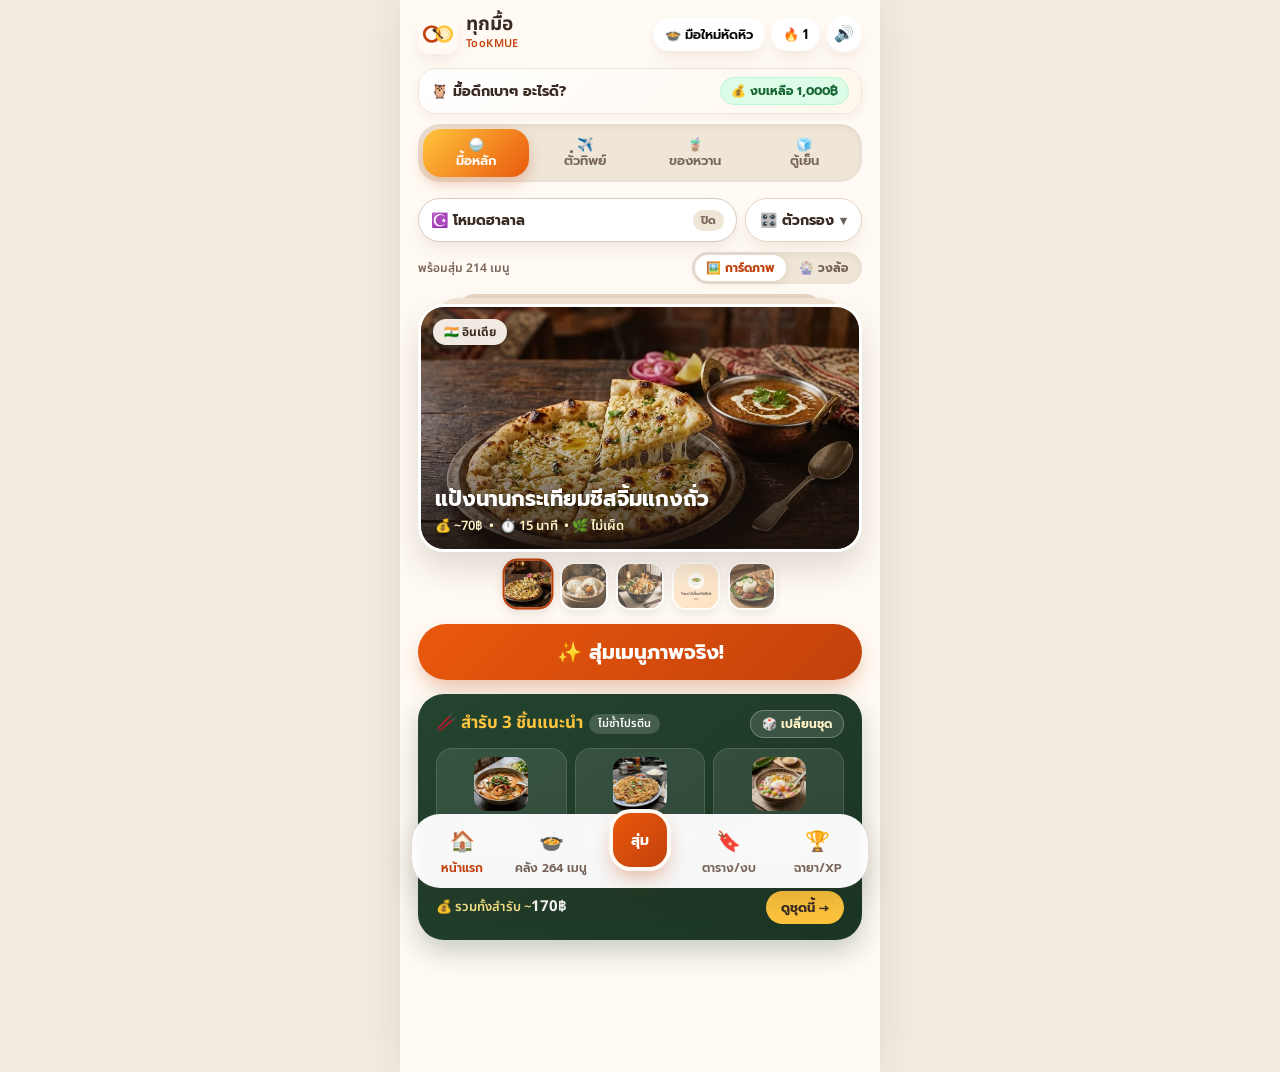
==== commit a9a87589: "Add files via upload" ====
--- a/index.html
+++ b/index.html
@@ -52,8 +52,16 @@
       </button>
     </div>
 
-    <!-- TAB 1: HOME & SPIN WHEEL -->
+    <!-- TAB 1: HOME & PHOTO-FIRST / SPIN WHEEL -->
     <main id="tab-home" class="view-section active">
+      <!-- Smart Context Strip (Time-Aware Greeting + Live Weekly Budget Remaining) -->
+      <div id="homeContextStrip" class="context-strip">
+        <div class="context-greeting" id="homeMealGreeting">☀️ มื้อนี้กินอะไรดี?</div>
+        <button type="button" id="homeBudgetPill" class="context-budget-pill tabular-nums" onclick="switchTab('saved'); switchSavedSubTab('wallet');" title="แตะเพื่อดูรายละเอียดกระเป๋าคุมงบ">
+          💰 เหลือ 1,000฿
+        </button>
+      </div>
+
       <div class="mode-toggle-wrap">
         <button class="mode-btn active" id="btnModeMain" onclick="setWheelMode('main')">
           <span>🍚</span>
@@ -138,27 +146,64 @@
       </div>
 
       <div id="wheelModeArea">
-      <div class="wheel-stage">
-        <div id="wheelPointer" class="wheel-pointer"></div>
-        <div class="wheel-outer-ring">
-          <canvas id="wheelCanvas" width="560" height="560"></canvas>
-        </div>
-        <div class="wheel-center-hub" onclick="spinWheel()" title="แตะเพื่อหมุน">
-          <img src="icon.svg" alt="Spin" style="width: 44px; height: 44px;" />
-        </div>
-      </div>
-
-      <!-- Zero-Match Empty State for Strict Filter Combinations -->
-      <div id="wheelEmptyState" class="empty-state-card" style="display:none; margin-bottom:12px; padding:16px 14px;">
-        <div class="empty-state-icon" style="font-size:30px;">🍽️</div>
-        <div class="empty-state-title">ไม่พบเมนูที่ตรงกับเงื่อนไขทั้งหมดที่เลือก</div>
-        <div class="empty-state-desc">ลองลดตัวกรองบางตัวออก หรือกดล้างตัวกรองเพื่อกลับมาสุ่มได้เลยครับ</div>
-        <button type="button" class="empty-state-cta" onclick="resetHomeFilters()">ล้างตัวกรองทั้งหมด</button>
-      </div>
-
-      <button id="spinBtn" class="spin-cta" onclick="spinWheel()">
-        🎯 หมุนสุ่มมื้อนี้!
-      </button>
+        <!-- View Style Switcher: Photo-First Card Deck vs Classic Wheel -->
+        <div class="picker-style-row">
+          <span class="picker-pool-hint tabular-nums" id="homeQuickPoolLabel">พร้อมสุ่ม 264 เมนู</span>
+          <div class="picker-style-switch" role="group" aria-label="รูปแบบตัวสุ่ม">
+            <button type="button" id="btnPickerCard" class="picker-style-btn active" onclick="setHomePickerStyle('card')">🖼️ การ์ดภาพ</button>
+            <button type="button" id="btnPickerWheel" class="picker-style-btn" onclick="setHomePickerStyle('wheel')">🎡 วงล้อ</button>
+          </div>
+        </div>
+
+        <!-- Photo-First Visual Card Deck (Default Signature Experience) -->
+        <div id="photoDeckStage" class="photo-deck-stage">
+          <div class="deck-back-layer layer-2" aria-hidden="true"></div>
+          <div class="deck-back-layer layer-1" aria-hidden="true"></div>
+          <div id="photoDeckCard" class="photo-deck-card" onclick="openCurrentPreviewMenu()">
+            <div id="deckSkeleton" class="deck-skeleton">
+              <div class="skeleton-pulse" style="width:100%; height:100%;"></div>
+            </div>
+            <img id="deckHeroImg" src="" alt="เมนูแนะนำ" class="deck-hero-img" style="display:none;" onerror="resolveWikiImage(this, this.dataset.mid)" />
+            <div class="deck-gradient-scrim"></div>
+            <div class="deck-top-badges">
+              <span id="deckRegionBadge" class="deck-pill-badge">🇹🇭 อาหารไทย</span>
+              <span id="deckHalalBadge" class="deck-pill-badge halal" style="display:none;">☪️ ฮาลาล</span>
+            </div>
+            <div class="deck-bottom-info">
+              <div id="deckDishName" class="deck-dish-name">กำลังโหลดเมนูอร่อย...</div>
+              <div class="deck-meta-row tabular-nums">
+                <span id="deckDishBudget">💰 ~55฿</span>
+                <span>•</span>
+                <span id="deckDishTime">⏱️ 10 นาที</span>
+                <span id="deckDishSpicy">• 🌶️ รสจัด</span>
+              </div>
+            </div>
+          </div>
+          <div id="photoDeckStrip" class="photo-deck-strip" aria-label="ตัวอย่างเมนูในรอบสุ่ม"></div>
+        </div>
+
+        <!-- Classic Spin Wheel Stage (Optional Toggle) -->
+        <div id="classicWheelStage" class="wheel-stage" style="display:none;">
+          <div id="wheelPointer" class="wheel-pointer"></div>
+          <div class="wheel-outer-ring">
+            <canvas id="wheelCanvas" width="560" height="560"></canvas>
+          </div>
+          <div class="wheel-center-hub" onclick="spinWheel()" title="แตะเพื่อหมุน">
+            <img src="icon.svg" alt="Spin" style="width: 44px; height: 44px;" />
+          </div>
+        </div>
+
+        <!-- Zero-Match Empty State for Strict Filter Combinations -->
+        <div id="wheelEmptyState" class="empty-state-card" style="display:none; margin-bottom:12px; padding:16px 14px;">
+          <div class="empty-state-icon" style="font-size:30px;">🍽️</div>
+          <div class="empty-state-title">ไม่พบเมนูที่ตรงกับเงื่อนไขทั้งหมดที่เลือก</div>
+          <div class="empty-state-desc">ลองลดตัวกรองบางตัวออก หรือกดล้างตัวกรองเพื่อกลับมาสุ่มได้เลยครับ</div>
+          <button type="button" class="empty-state-cta" onclick="resetHomeFilters()">ล้างตัวกรองทั้งหมด</button>
+        </div>
+
+        <button id="spinBtn" class="spin-cta" onclick="spinWheel()">
+          ✨ สุ่มเมนูภาพจริง!
+        </button>
 
       </div>
 
@@ -192,13 +237,16 @@
         <div id="fridgeResultsBox"></div>
       </div>
 
-      <!-- Featured Samrub Bento Card -->
-      <div class="herb-bento-card reveal-card">
+      <!-- Featured 3-Dish Samrub Bento Card -->
+      <div class="herb-bento-card samrub-bento-card reveal-card">
         <div class="herb-bento-title">
-          <span>🥢 สำรับจับคู่แนะนำวันนี้</span>
-          <span style="font-size: 13px; background: rgba(255,255,255,0.15); padding: 2px 10px; border-radius: 999px;">ไม่ซ้ำโปรตีน</span>
-        </div>
-        <div class="pair-preview-box" id="dailySamrubBox"></div>
+          <div style="display:flex; align-items:center; gap:6px; flex-wrap:wrap;">
+            <span>🥢 สำรับ 3 ชิ้นแนะนำ</span>
+            <span class="samrub-tag-pill">ไม่ซ้ำโปรตีน</span>
+          </div>
+          <button type="button" class="samrub-shuffle-btn" onclick="shuffleDailySamrub()">🎲 เปลี่ยนชุด</button>
+        </div>
+        <div id="dailySamrubBox"></div>
       </div>
     </main>
 
--- a/styles.css
+++ b/styles.css
@@ -1627,3 +1627,382 @@
       white-space: nowrap;
       flex-shrink: 0;
     }
+
+    /* --- Plan B: Smart Context Strip, Photo-First Visual Deck & 3-Dish Samrub Bento --- */
+    .context-strip {
+      display: flex;
+      align-items: center;
+      justify-content: space-between;
+      gap: 8px;
+      margin-bottom: 10px;
+      padding: 8px 12px;
+      border-radius: 18px;
+      background: linear-gradient(135deg, #FFFFFF 0%, #FFF7ED 100%);
+      border: 1.5px solid #F3E5D5;
+      box-shadow: 0 4px 12px rgba(58, 43, 34, 0.05);
+    }
+
+    .context-greeting {
+      font-family: 'Prompt', 'Noto Sans Thai', sans-serif;
+      font-size: 14px;
+      font-weight: 700;
+      color: var(--text-brown);
+      min-width: 0;
+      white-space: nowrap;
+      overflow: hidden;
+      text-overflow: ellipsis;
+    }
+
+    .context-budget-pill {
+      border: 1px solid #BBF7D0;
+      background: #DCFCE7;
+      color: #166534;
+      border-radius: 999px;
+      padding: 4px 10px;
+      font-size: 12px;
+      font-weight: 700;
+      cursor: pointer;
+      white-space: nowrap;
+      flex-shrink: 0;
+      transition: transform 0.15s ease;
+    }
+
+    .context-budget-pill:active {
+      transform: scale(0.95);
+    }
+
+    .context-budget-pill.warn {
+      background: #FEF3C7;
+      border-color: #FCD34D;
+      color: #92400E;
+    }
+
+    .context-budget-pill.over {
+      background: #FEE2E2;
+      border-color: #FCA5A5;
+      color: #991B1B;
+    }
+
+    .picker-style-row {
+      display: flex;
+      align-items: center;
+      justify-content: space-between;
+      gap: 8px;
+      margin-bottom: 10px;
+    }
+
+    .picker-pool-hint {
+      font-size: 12px;
+      font-weight: 600;
+      color: var(--text-muted);
+    }
+
+    .picker-style-switch {
+      display: inline-flex;
+      background: #EFE6D8;
+      border-radius: 999px;
+      padding: 3px;
+      gap: 2px;
+      box-shadow: var(--shadow-inset);
+    }
+
+    .picker-style-btn {
+      border: none;
+      background: transparent;
+      color: var(--text-muted);
+      border-radius: 999px;
+      padding: 4px 11px;
+      font-size: 12px;
+      font-weight: 700;
+      cursor: pointer;
+      transition: all 0.2s ease;
+    }
+
+    .picker-style-btn.active {
+      background: #FFFFFF;
+      color: var(--chili-orange);
+      box-shadow: 0 2px 8px rgba(58, 43, 34, 0.12);
+    }
+
+    /* Photo-First Visual Card Deck */
+    .photo-deck-stage {
+      position: relative;
+      margin: 4px 0 14px;
+      padding-top: 10px;
+    }
+
+    .deck-back-layer {
+      position: absolute;
+      left: 50%;
+      transform: translateX(-50%);
+      height: 24px;
+      border-radius: 22px 22px 0 0;
+      pointer-events: none;
+    }
+
+    .deck-back-layer.layer-1 {
+      top: 4px;
+      width: 92%;
+      background: #F3E5D5;
+      z-index: 1;
+    }
+
+    .deck-back-layer.layer-2 {
+      top: 0;
+      width: 84%;
+      background: #E8D5BF;
+      z-index: 0;
+    }
+
+    .photo-deck-card {
+      position: relative;
+      z-index: 2;
+      width: 100%;
+      height: 248px;
+      border-radius: 26px;
+      overflow: hidden;
+      background: #EFE6D8;
+      box-shadow: 0 16px 32px rgba(58, 43, 34, 0.16);
+      border: 3px solid #FFFFFF;
+      cursor: pointer;
+      touch-action: pan-y;
+      transition: transform 0.18s cubic-bezier(0.34, 1.56, 0.64, 1), box-shadow 0.2s ease;
+    }
+
+    .photo-deck-card:active {
+      transform: scale(0.98);
+    }
+
+    .photo-deck-card.shuffling {
+      box-shadow: 0 18px 36px rgba(194, 65, 12, 0.26);
+    }
+
+    .photo-deck-card.pop {
+      animation: deckCardPop 0.14s ease-out;
+    }
+
+    .photo-deck-card.winner {
+      border-color: var(--turmeric-yellow);
+      box-shadow: 0 0 0 4px rgba(255, 197, 61, 0.45), 0 18px 36px rgba(194, 65, 12, 0.28);
+      transform: scale(1.015);
+    }
+
+    @keyframes deckCardPop {
+      0% { transform: scale(0.965); }
+      60% { transform: scale(1.015); }
+      100% { transform: scale(1); }
+    }
+
+    .deck-skeleton {
+      position: absolute;
+      inset: 0;
+      z-index: 1;
+    }
+
+    .deck-hero-img {
+      width: 100%;
+      height: 100%;
+      object-fit: cover;
+      display: block;
+    }
+
+    .deck-gradient-scrim {
+      position: absolute;
+      inset: 0;
+      background: linear-gradient(180deg, rgba(24, 16, 12, 0.24) 0%, rgba(24, 16, 12, 0.04) 42%, rgba(24, 16, 12, 0.84) 100%);
+      pointer-events: none;
+    }
+
+    .deck-top-badges {
+      position: absolute;
+      top: 12px;
+      left: 12px;
+      right: 12px;
+      display: flex;
+      justify-content: space-between;
+      align-items: center;
+      gap: 6px;
+      pointer-events: none;
+    }
+
+    .deck-pill-badge {
+      display: inline-flex;
+      align-items: center;
+      gap: 4px;
+      padding: 4px 11px;
+      border-radius: 999px;
+      background: rgba(255, 250, 243, 0.92);
+      backdrop-filter: blur(6px);
+      color: var(--text-brown);
+      font-size: 12px;
+      font-weight: 700;
+      box-shadow: 0 4px 10px rgba(0, 0, 0, 0.14);
+    }
+
+    .deck-pill-badge.halal {
+      background: rgba(21, 128, 61, 0.92);
+      color: #FFFFFF;
+    }
+
+    .deck-bottom-info {
+      position: absolute;
+      left: 14px;
+      right: 14px;
+      bottom: 13px;
+      color: #FFFFFF;
+      pointer-events: none;
+    }
+
+    .deck-dish-name {
+      font-family: 'Prompt', 'Noto Sans Thai', sans-serif;
+      font-size: 21px;
+      font-weight: 700;
+      line-height: 1.25;
+      text-shadow: 0 2px 8px rgba(0, 0, 0, 0.45);
+      margin-bottom: 4px;
+    }
+
+    .deck-meta-row {
+      display: flex;
+      align-items: center;
+      flex-wrap: wrap;
+      gap: 6px;
+      font-size: 13px;
+      font-weight: 600;
+      color: #FEF3C7;
+      text-shadow: 0 1px 4px rgba(0, 0, 0, 0.45);
+    }
+
+    .photo-deck-strip {
+      display: flex;
+      justify-content: center;
+      align-items: center;
+      gap: 8px;
+      margin-top: 10px;
+    }
+
+    .deck-thumb-btn {
+      width: 48px;
+      height: 48px;
+      padding: 0;
+      border-radius: 14px;
+      border: 2.5px solid #FFFFFF;
+      overflow: hidden;
+      background: #EFE6D8;
+      box-shadow: 0 4px 10px rgba(58, 43, 34, 0.12);
+      cursor: pointer;
+      opacity: 0.72;
+      transition: transform 0.18s ease, opacity 0.18s ease, border-color 0.18s ease;
+    }
+
+    .deck-thumb-btn.active {
+      opacity: 1;
+      border-color: var(--chili-orange);
+      transform: translateY(-2px) scale(1.06);
+    }
+
+    .deck-thumb-btn img {
+      width: 100%;
+      height: 100%;
+      object-fit: cover;
+      display: block;
+    }
+
+    /* Enhanced 3-Dish Samrub Bento Card */
+    .samrub-bento-card {
+      margin-top: 14px;
+    }
+
+    .samrub-tag-pill {
+      font-size: 11px;
+      font-weight: 600;
+      background: rgba(255, 255, 255, 0.16);
+      color: #FFFFFF;
+      padding: 2px 9px;
+      border-radius: 999px;
+    }
+
+    .samrub-shuffle-btn {
+      border: 1px solid rgba(255, 255, 255, 0.28);
+      background: rgba(255, 255, 255, 0.12);
+      color: #FEF3C7;
+      border-radius: 999px;
+      padding: 4px 11px;
+      font-size: 12px;
+      font-weight: 700;
+      cursor: pointer;
+      white-space: nowrap;
+    }
+
+    .samrub-grid-3 {
+      display: grid;
+      grid-template-columns: repeat(3, 1fr);
+      gap: 8px;
+      margin-bottom: 10px;
+    }
+
+    .samrub-mini-tile {
+      border: 1px solid rgba(255, 255, 255, 0.12);
+      background: rgba(255, 255, 255, 0.09);
+      border-radius: 16px;
+      padding: 8px 6px;
+      text-align: center;
+      color: #FFFFFF;
+      cursor: pointer;
+      display: flex;
+      flex-direction: column;
+      align-items: center;
+      transition: background 0.15s ease, transform 0.15s ease;
+    }
+
+    .samrub-mini-tile:active {
+      transform: scale(0.96);
+    }
+
+    .samrub-mini-img {
+      width: 54px;
+      height: 54px;
+      border-radius: 13px;
+      object-fit: cover;
+      background: #FDE68A;
+      margin-bottom: 5px;
+    }
+
+    .samrub-mini-role {
+      font-size: 10px;
+      color: #A7F3D0;
+      font-weight: 700;
+      margin-bottom: 2px;
+    }
+
+    .samrub-mini-name {
+      font-size: 12px;
+      font-weight: 700;
+      color: #FFFFFF;
+      line-height: 1.25;
+      display: -webkit-box;
+      -webkit-line-clamp: 2;
+      -webkit-box-orient: vertical;
+      overflow: hidden;
+    }
+
+    .samrub-footer-row {
+      display: flex;
+      align-items: center;
+      justify-content: space-between;
+      gap: 8px;
+      padding-top: 8px;
+      border-top: 1px dashed rgba(255, 255, 255, 0.18);
+    }
+
+    .samrub-open-btn {
+      border: none;
+      background: var(--turmeric-yellow);
+      color: var(--text-brown);
+      border-radius: 999px;
+      padding: 7px 15px;
+      font-size: 13px;
+      font-weight: 700;
+      cursor: pointer;
+      flex-shrink: 0;
+    }
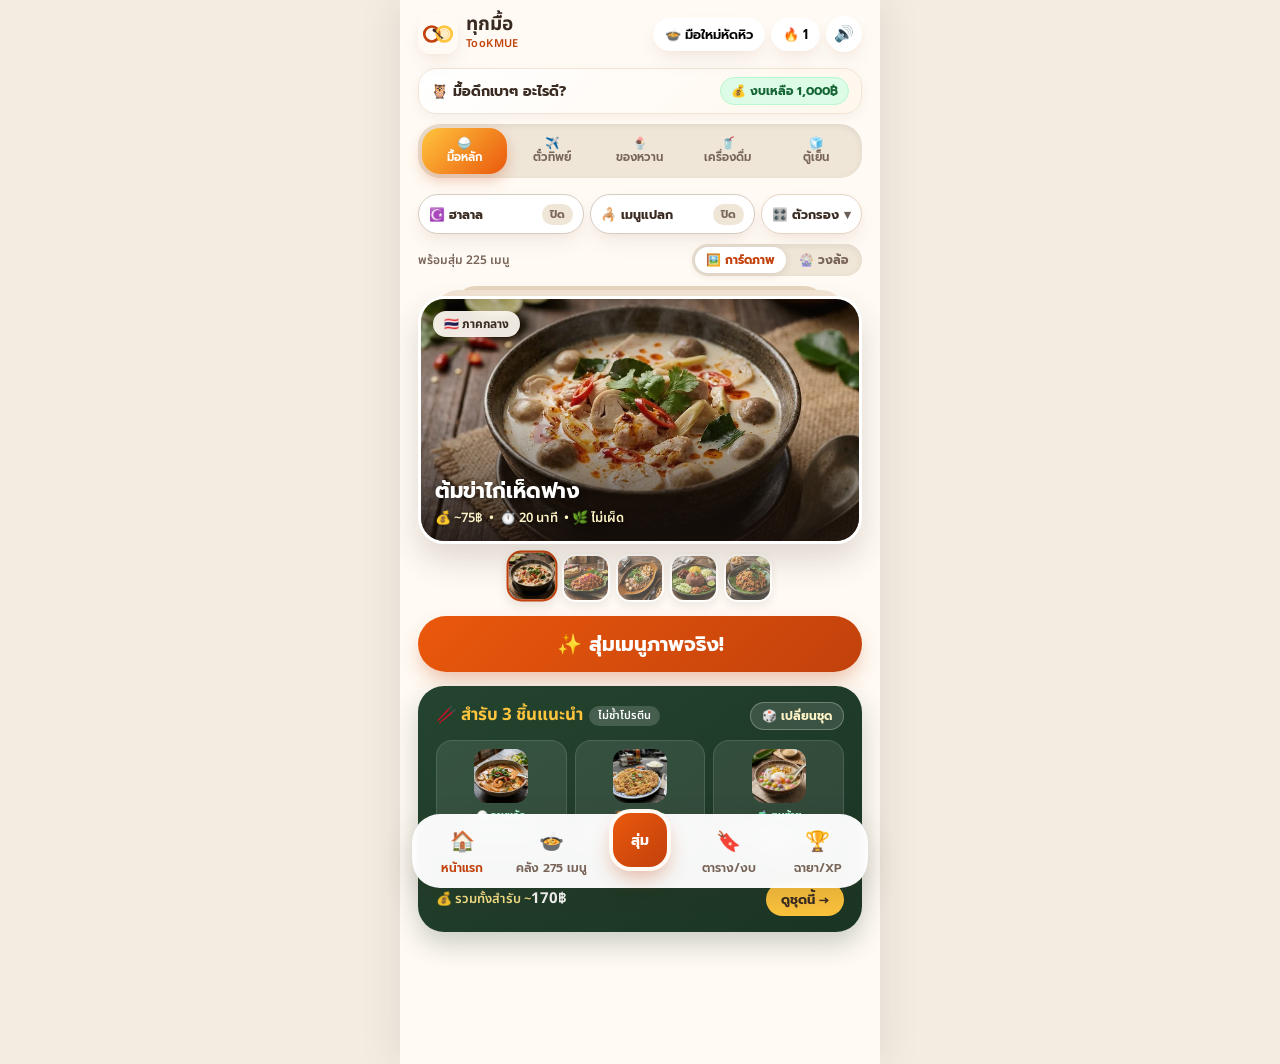
==== commit e88c61e9: "Add files via upload" ====
--- a/index.html
+++ b/index.html
@@ -62,7 +62,7 @@
         </button>
       </div>
 
-      <div class="mode-toggle-wrap">
+      <div class="mode-toggle-wrap mode-5">
         <button class="mode-btn active" id="btnModeMain" onclick="setWheelMode('main')">
           <span>🍚</span>
           <span>มื้อหลัก</span>
@@ -71,9 +71,13 @@
           <span>✈️</span>
           <span>ตั๋วทิพย์</span>
         </button>
-        <button class="mode-btn" id="btnModeSweet" onclick="setWheelMode('sweet')">
-          <span>🧋</span>
+        <button class="mode-btn" id="btnModeDessert" onclick="setWheelMode('dessert')">
+          <span>🍨</span>
           <span>ของหวาน</span>
+        </button>
+        <button class="mode-btn" id="btnModeDrink" onclick="setWheelMode('drink')">
+          <span>🥤</span>
+          <span>เครื่องดื่ม</span>
         </button>
         <button class="mode-btn" id="btnModeFridge" onclick="setWheelMode('fridge')">
           <span>🧊</span>
@@ -86,11 +90,15 @@
         <span id="passportProgressBadge">0/46 ดวง</span>
       </div>
 
-      <!-- Unified Pre-Spin Control Bar (Halal Global Mode + Collapsible Filter Drawer) -->
+      <!-- Unified Pre-Spin Control Bar (Halal + Exotic [OFF by default] + Collapsible Filter Drawer) -->
       <div class="home-control-bar">
         <button type="button" id="homeHalalBtn" class="halal-toggle-btn" aria-pressed="false" onclick="toggleHalalMode()">
-          <span>☪️ โหมดฮาลาล</span>
+          <span>☪️ ฮาลาล</span>
           <span class="halal-state-pill" id="homeHalalState">ปิด</span>
+        </button>
+        <button type="button" id="homeExoticBtn" class="exotic-toggle-btn" aria-pressed="false" onclick="toggleExoticMode()" title="ปกติปิดไว้ เพื่อซ่อนเมนูแปลกออกจากกองสุ่มทั่วไป">
+          <span>🦂 เมนูแปลก</span>
+          <span class="halal-state-pill" id="homeExoticState">ปิด</span>
         </button>
         <button type="button" id="homeFilterToggleBtn" class="filter-drawer-btn" aria-expanded="false" aria-controls="homeFilterDrawer" onclick="toggleHomeFilterDrawer()">
           <span>🎛️ ตัวกรอง</span>
@@ -99,6 +107,23 @@
         </button>
       </div>
 
+      <!-- Exotic Challenge Strip (Visible ONLY when Exotic Mode is explicitly enabled) -->
+      <div id="exoticStrip" class="exotic-strip">
+        <div class="exotic-strip-top">
+          <span class="exotic-strip-title">🦂 โหมดเมนูแปลกเปิดอยู่ (<span id="exoticAvailCount" class="tabular-nums">23</span> เมนู)</span>
+          <button type="button" class="exotic-party-btn" onclick="openPartyDareModal()">🎲 ท้าเพื่อน</button>
+        </div>
+        <div class="exotic-strip-controls">
+          <button type="button" id="btnExoticOnly" class="exotic-chip active" onclick="setExoticScope(true)">🦂 เฉพาะเมนูแปลก</button>
+          <button type="button" id="btnExoticMix" class="exotic-chip" onclick="setExoticScope(false)">🔀 ผสมกองปกติ</button>
+          <span class="exotic-divider">|</span>
+          <button type="button" class="exotic-lvl-chip active" data-level="all" onclick="setExoticLevel('all', this)">ทุกระดับ</button>
+          <button type="button" class="exotic-lvl-chip" data-level="1" onclick="setExoticLevel(1, this)">💀</button>
+          <button type="button" class="exotic-lvl-chip" data-level="2" onclick="setExoticLevel(2, this)">💀💀</button>
+          <button type="button" class="exotic-lvl-chip" data-level="3" onclick="setExoticLevel(3, this)">💀💀💀</button>
+        </div>
+      </div>
+
       <!-- Active Filter Chips Strip -->
       <div id="homeActiveFiltersBar" class="active-filters-bar" style="display:none;">
         <div id="homeActiveChipsList" class="active-chips-list"></div>
@@ -107,6 +132,27 @@
 
       <!-- Collapsible Pre-Spin Filter Drawer -->
       <div id="homeFilterDrawer" class="filter-drawer" aria-hidden="true">
+        <div class="filter-group-block">
+          <div class="filter-group-title">แหล่งเมนู & ขนาดกองสุ่ม (5 การ์ด / 8 วงล้อ)</div>
+          <div class="drawer-chip-wrap" id="spinSourceGroup">
+            <button type="button" class="chip-btn drawer-chip active" data-source="all" onclick="setSpinSource('all')">🌐 คลังทั้งหมด</button>
+            <button type="button" class="chip-btn drawer-chip" data-source="favorites" onclick="setSpinSource('favorites')">❤️ เฉพาะโปรด (<span id="drawerFavCount" class="tabular-nums">0</span>)</button>
+            <button type="button" class="chip-btn drawer-chip" data-source="custom" onclick="setSpinSource('custom')">🎯 ถาดคัดเอง (<span id="drawerCustomCount" class="tabular-nums">0</span>)</button>
+          </div>
+          <div class="tray-size-row">
+            <span style="font-size:12px; font-weight:700; color:var(--text-muted);">จำนวนในรอบสุ่ม:</span>
+            <div class="tray-size-pills" id="traySizeGroup">
+              <button type="button" class="tray-size-btn active" data-size="5" onclick="setSpinTraySize(5)">🖼️ 5 รายการ</button>
+              <button type="button" class="tray-size-btn" data-size="8" onclick="setSpinTraySize(8)">🎡 8 รายการ</button>
+            </div>
+            <button type="button" class="tray-edit-btn" onclick="openTrayBuilderModal()">✏️ จัดถาดเอง</button>
+          </div>
+          <label id="favAutoFillWrap" class="exclude-row drawer-exclude-row" style="display:none; margin:6px 0 0;">
+            <input type="checkbox" id="favAutoFillCheck" onchange="toggleFavAutoFill(this.checked)" />
+            <span>เติมเมนูแนะนำให้ครบ <span id="favAutoFillTarget" class="tabular-nums">5</span> รายการอัตโนมัติ (ถ้าโปรดไม่พอ)</span>
+          </label>
+        </div>
+
         <div class="filter-group-block">
           <div class="filter-group-title">สไตล์และอาหารเฉพาะทาง</div>
           <div class="drawer-chip-wrap" id="moodBar">
@@ -167,7 +213,10 @@
             <div class="deck-gradient-scrim"></div>
             <div class="deck-top-badges">
               <span id="deckRegionBadge" class="deck-pill-badge">🇹🇭 อาหารไทย</span>
-              <span id="deckHalalBadge" class="deck-pill-badge halal" style="display:none;">☪️ ฮาลาล</span>
+              <div style="display:flex; gap:5px; align-items:center;">
+                <span id="deckExoticBadge" class="deck-pill-badge exotic" style="display:none;">💀 เมนูแปลก</span>
+                <span id="deckHalalBadge" class="deck-pill-badge halal" style="display:none;">☪️ ฮาลาล</span>
+              </div>
             </div>
             <div class="deck-bottom-info">
               <div id="deckDishName" class="deck-dish-name">กำลังโหลดเมนูอร่อย...</div>
@@ -257,10 +306,16 @@
           <div style="font-size: 18px; font-weight: 700; color: var(--turmeric-yellow);">
             🍲 คลังเมนูทั้งหมด <span id="totalMenuTitleCount" class="tabular-nums">264</span> รายการ
           </div>
-          <button type="button" id="exploreHalalBtn" class="halal-toggle-btn compact" aria-pressed="false" onclick="toggleHalalMode()">
-            <span>☪️ ฮาลาล</span>
-            <span class="halal-state-pill" id="exploreHalalState">ปิด</span>
-          </button>
+          <div style="display:flex; gap:6px; flex-wrap:wrap;">
+            <button type="button" id="exploreHalalBtn" class="halal-toggle-btn compact" aria-pressed="false" onclick="toggleHalalMode()">
+              <span>☪️ ฮาลาล</span>
+              <span class="halal-state-pill" id="exploreHalalState">ปิด</span>
+            </button>
+            <button type="button" id="exploreExoticBtn" class="exotic-toggle-btn compact" aria-pressed="false" onclick="toggleExoticMode()">
+              <span>🦂 แปลก</span>
+              <span class="halal-state-pill" id="exploreExoticState">ปิด</span>
+            </button>
+          </div>
         </div>
         <div id="exploreSubBanner" style="font-size: 14px; opacity: 0.9; margin-top:4px;">
           พร้อมรูปภาพอาหารจริง ครบ 4 ภาค • นานาชาติ • ของหวาน & น้ำ
@@ -292,6 +347,7 @@
         <button type="button" class="mood-pill" data-spec="สายคลีน" onclick="setExploreSpecialty('สายคลีน', this)">🥗 สายคลีน</button>
         <button type="button" class="mood-pill" data-spec="มังสวิรัติ" onclick="setExploreSpecialty('มังสวิรัติ', this)">🥬 มังสวิรัติ</button>
         <button type="button" class="mood-pill" data-spec="สตรีทฟู้ด" onclick="setExploreSpecialty('สตรีทฟู้ด', this)">🍢 สตรีทฟู้ด</button>
+        <button type="button" id="exploreExoticSpecBtn" class="mood-pill exotic-spec-pill" data-spec="เมนูแปลก" style="display:none;" onclick="setExploreSpecialty('เมนูแปลก', this)">🦂 เมนูแปลก</button>
       </div>
 
       <div class="menu-grid" id="exploreGrid"></div>
@@ -312,7 +368,10 @@
       <!-- SUB-TAB A: FAVORITES & HISTORY -->
       <div id="subView-saved">
         <div class="soft-card reveal-card">
-          <div style="font-weight: 700; margin-bottom: 8px;">❤️ รายการโปรดของคุณ (<span id="favCount">0</span>)</div>
+          <div style="display:flex; justify-content:space-between; align-items:center; gap:8px; margin-bottom: 8px; flex-wrap:wrap;">
+            <span style="font-weight: 700;">❤️ รายการโปรดของคุณ (<span id="favCount" class="tabular-nums">0</span>)</span>
+            <button type="button" onclick="spinFavoritesNow()" class="fav-spin-shortcut-btn">🎯 นำไปสุ่มทันที</button>
+          </div>
           <div id="favList" style="font-size: 16px; color: var(--text-muted);">ยังไม่มีเมนูโปรด กดรูปหัวใจที่เมนูที่ชอบได้เลยครับ</div>
         </div>
         <div class="soft-card reveal-card">
@@ -582,8 +641,9 @@
         <h2 id="resName" style="margin: 2px 0 8px; font-size: 25px; color: var(--text-brown);">ข้าวกะเพราหมูสับไข่ดาว</h2>
 
         <div style="display: flex; gap: 8px; flex-wrap: wrap; margin-bottom: 12px;">
-          <span class="tactile-pill">💰 งบ ~<strong id="resBudget">55</strong>฿</span>
-          <span class="tactile-pill">⏱️ <strong id="resTime">10</strong> นาที</span>
+          <span class="tactile-pill tabular-nums">💰 งบ ~<strong id="resBudget">55</strong>฿</span>
+          <span class="tactile-pill tabular-nums">⏱️ <strong id="resTime">10</strong> นาที</span>
+          <span class="tactile-pill exotic-res-pill" id="resExoticBadge" style="display:none;">💀 ระดับความแปลก</span>
           <button class="tactile-pill" onclick="toggleFavoriteCurrent()" id="resFavBtn">🤍 บันทึกโปรด</button>
         </div>
 
@@ -615,7 +675,7 @@
         </div>
 
         <div class="action-grid-2">
-          <button class="btn-action btn-orange" onclick="confirmAteMeal()">
+          <button id="confirmAteBtn" class="btn-action btn-orange" onclick="confirmAteMeal()">
             ✅ กินเมนูนี้ (+25 XP)
           </button>
           <a id="mapsLink" href="https://www.google.com/maps/search/?api=1&query=%E0%B8%A3%E0%B9%89%E0%B8%B2%E0%B8%99%E0%B8%AD%E0%B8%B2%E0%B8%AB%E0%B8%B2%E0%B8%A3%E0%B9%83%E0%B8%81%E0%B8%A5%E0%B9%89%E0%B8%89%E0%B8%B1%E0%B8%99" target="_blank" rel="noopener" class="btn-action btn-yellow">
@@ -680,7 +740,8 @@
               <label for="customMenuMode" class="field-label">หมวดหมู่</label>
               <select id="customMenuMode" class="v10-input">
                 <option value="main">🍚 มื้อหลัก</option>
-                <option value="sweet">🧋 ของหวาน & น้ำ</option>
+                <option value="dessert">🍨 ของหวาน</option>
+                <option value="drink">🥤 เครื่องดื่ม</option>
               </select>
             </div>
             <div class="field-group">
@@ -697,6 +758,75 @@
             ✅ บันทึกลงคลัง & วงล้อสุ่ม
           </button>
         </div>
+      </div>
+    </div>
+
+    <!-- Party Dare Modal ("สุ่มท้าเพื่อนชิมเมนูแปลก") -->
+    <div id="partyDareModal" class="result-overlay" onclick="closePartyDareModal(event)" style="z-index: 155;">
+      <div class="result-sheet" onclick="event.stopPropagation()" style="max-width: 440px;">
+        <div style="display: flex; justify-content: space-between; align-items: center; margin-bottom: 10px;">
+          <span style="font-weight: 700; font-size: 18px; color: #7C2D12;">🦂 สุ่มท้าเพื่อนชิมเมนูแปลก!</span>
+          <button type="button" onclick="closePartyDareModal()" style="border:none; background:#EFE6D8; width:34px; height:34px; border-radius:50%; font-size:17px; cursor:pointer;">✕</button>
+        </div>
+
+        <div class="field-group">
+          <label for="partyNamesInput" class="field-label">รายชื่อเพื่อนในวง (2–8 คน คั่นด้วยเว้นวรรค หรือ ,) <span class="req">*</span></label>
+          <input type="text" id="partyNamesInput" class="v10-input" placeholder="เช่น บอส, แพรว, ต้น, มิ้นท์" aria-describedby="partyNamesError" oninput="clearFieldError('partyNamesInput','partyNamesError')" onkeydown="if(event.key==='Enter') runPartyDareSpin()" />
+          <div id="partyNamesError" class="field-error" role="alert"></div>
+        </div>
+
+        <div class="field-group" style="margin-bottom:12px;">
+          <span class="field-label">เลือกระดับความโหดของภารกิจ</span>
+          <div class="drawer-chip-wrap" id="partyLevelGroup">
+            <button type="button" class="exotic-lvl-chip active" data-plevel="all" onclick="setPartyDareLevel('all', this)">🎲 ทุกระดับ</button>
+            <button type="button" class="exotic-lvl-chip" data-plevel="1" onclick="setPartyDareLevel(1, this)">💀 แปลกน่าลอง</button>
+            <button type="button" class="exotic-lvl-chip" data-plevel="2" onclick="setPartyDareLevel(2, this)">💀💀 ฮาร์ดคอร์</button>
+            <button type="button" class="exotic-lvl-chip" data-plevel="3" onclick="setPartyDareLevel(3, this)">💀💀💀 ตำนานโลก</button>
+          </div>
+        </div>
+
+        <button type="button" id="partySpinBtn" onclick="runPartyDareSpin()" class="spin-cta exotic-cta" style="min-height:48px; font-size:17px;">
+          🎯 สุ่มผู้กล้า × เมนูแปลก!
+        </button>
+
+        <div id="partyDareResultBox" class="party-result-box" style="display:none;"></div>
+      </div>
+    </div>
+
+    <!-- Curated Tray Builder Modal ("จัดถาดคัดเมนูสุ่มเอง 5 หรือ 8 รายการ") -->
+    <div id="trayBuilderModal" class="result-overlay" onclick="closeTrayBuilderModal(event)" style="z-index: 155;">
+      <div class="result-sheet" onclick="event.stopPropagation()" style="max-width: 450px;">
+        <div style="display: flex; justify-content: space-between; align-items: center; margin-bottom: 8px;">
+          <span style="font-weight: 700; font-size: 18px; color: var(--text-brown);">🎯 จัดถาดคัดเมนูสุ่มเอง</span>
+          <button type="button" onclick="closeTrayBuilderModal()" style="border:none; background:#EFE6D8; width:34px; height:34px; border-radius:50%; font-size:17px; cursor:pointer;">✕</button>
+        </div>
+
+        <div class="tray-modal-controls">
+          <div class="tray-size-pills" id="trayModalSizeGroup">
+            <button type="button" class="tray-size-btn active" data-msize="5" onclick="setTrayModalSize(5)">🖼️ 5 รายการ</button>
+            <button type="button" class="tray-size-btn" data-msize="8" onclick="setTrayModalSize(8)">🎡 8 รายการ</button>
+          </div>
+          <span id="trayModalCounter" class="tray-counter-pill tabular-nums">เลือกแล้ว 0/5</span>
+        </div>
+
+        <div class="field-group" style="margin-bottom:8px;">
+          <label for="traySearchInput" class="field-label">ค้นหาเมนูที่อยากใส่ลงถาดสุ่ม</label>
+          <input type="search" id="traySearchInput" class="v10-input" placeholder="🔍 พิมพ์ชื่อเมนู หมวด หรือวัตถุดิบ..." oninput="renderTrayBuilderList()" />
+        </div>
+
+        <div class="tray-quick-actions">
+          <button type="button" class="tray-mini-action" onclick="fillTrayFromFavorites()">❤️ ดึงจากเมนูโปรด</button>
+          <button type="button" class="tray-mini-action" onclick="clearTrayDraft()">ล้างที่เลือก</button>
+        </div>
+
+        <div id="trayHiddenNotice" class="tray-hidden-notice" style="display:none;"></div>
+        <div id="trayBuilderError" class="field-error" role="alert" style="margin-bottom:6px;"></div>
+
+        <div id="trayBuilderList" class="tray-builder-list"></div>
+
+        <button type="button" onclick="applyCuratedTray()" class="btn-action btn-orange" style="width:100%; margin-top:10px;">
+          ✅ ใช้ถาดนี้ไปสุ่มเลย!
+        </button>
       </div>
     </div>
 
@@ -809,6 +939,12 @@
           if (cloud.isVip) state.isVip = true;
           state.isSupporter = Boolean(cloud.isSupporter);
           if (typeof cloud.halalMode === 'boolean') state.halalMode = cloud.halalMode;
+          if (typeof cloud.exoticMode === 'boolean') state.exoticMode = cloud.exoticMode;
+          if (Array.isArray(cloud.customSpinIds) && cloud.customSpinIds.length > 0 && state.customSpinIds.length === 0) {
+            state.customSpinIds = cloud.customSpinIds.slice(0, 8);
+          }
+          if (cloud.spinTraySize === 5 || cloud.spinTraySize === 8) state.spinTraySize = cloud.spinTraySize;
+          if (cloud.exoticEatenCount) state.exoticEatenCount = Math.max(state.exoticEatenCount || 0, cloud.exoticEatenCount || 0);
           state.favorites = Array.from(new Set([...(cloud.favorites || []), ...(state.favorites || [])]));
           state.history = Array.from(new Set([...(cloud.history || []), ...(state.history || [])])).slice(0, 15);
           state.stamps = Array.from(new Set([...(cloud.stamps || []), ...(state.stamps || [])]));
@@ -837,6 +973,10 @@
           avatar: state.avatar,
           isVip: Boolean(state.isVip),
           halalMode: Boolean(state.halalMode),
+          exoticMode: Boolean(state.exoticMode),
+          customSpinIds: Array.isArray(state.customSpinIds) ? state.customSpinIds.slice(0, 8) : [],
+          spinTraySize: state.spinTraySize === 8 ? 8 : 5,
+          exoticEatenCount: Number(state.exoticEatenCount) || 0,
           totalScore: computeUserFeatureScore(),
           favorites: state.favorites,
           history: state.history,
@@ -889,6 +1029,10 @@
           avatar: state.avatar,
           isVip: Boolean(state.isVip),
           halalMode: Boolean(state.halalMode),
+          exoticMode: Boolean(state.exoticMode),
+          customSpinIds: Array.isArray(state.customSpinIds) ? state.customSpinIds.slice(0, 8) : [],
+          spinTraySize: state.spinTraySize === 8 ? 8 : 5,
+          exoticEatenCount: Number(state.exoticEatenCount) || 0,
           totalScore: computeUserFeatureScore(),
           favorites: state.favorites,
           history: state.history,
--- a/styles.css
+++ b/styles.css
@@ -2006,3 +2006,451 @@
       cursor: pointer;
       flex-shrink: 0;
     }
+
+    /* --- Master Blueprint Phase M1: 5 Modes, Exotic Mode, Party Dare & Curated Tray (5/8) --- */
+    .mode-toggle-wrap.mode-5 {
+      grid-template-columns: repeat(5, 1fr);
+      gap: 3px;
+      padding: 4px;
+    }
+
+    .mode-toggle-wrap.mode-5 .mode-btn {
+      font-size: 11.5px;
+      min-height: 46px;
+      padding: 4px 1px;
+    }
+
+    .mode-btn.drink-active {
+      background: linear-gradient(135deg, #0284C7 0%, #0369A1 100%);
+      color: #FFFFFF;
+      box-shadow: 0 6px 14px rgba(2, 132, 199, 0.3);
+    }
+
+    .spin-cta.drink-cta {
+      background: linear-gradient(135deg, #0284C7 0%, #0369A1 100%);
+      box-shadow: 0 10px 20px -4px rgba(2, 132, 199, 0.35);
+    }
+
+    .spin-cta.exotic-cta {
+      background: linear-gradient(135deg, #7C2D12 0%, #581C87 100%);
+      box-shadow: 0 10px 20px -4px rgba(88, 28, 135, 0.38);
+    }
+
+    .home-control-bar {
+      gap: 6px;
+    }
+
+    .home-control-bar .halal-toggle-btn,
+    .home-control-bar .exotic-toggle-btn,
+    .home-control-bar .filter-drawer-btn {
+      min-height: 40px;
+      padding: 5px 10px;
+      font-size: 12.5px;
+      gap: 5px;
+    }
+
+    .exotic-toggle-btn {
+      flex: 1;
+      min-height: 40px;
+      border-radius: 999px;
+      border: 1.5px solid #D6CCC2;
+      background: #FFFFFF;
+      color: var(--text-brown);
+      padding: 5px 10px;
+      font-size: 12.5px;
+      font-weight: 700;
+      display: inline-flex;
+      align-items: center;
+      justify-content: space-between;
+      gap: 5px;
+      cursor: pointer;
+      box-shadow: var(--shadow-soft);
+      white-space: nowrap;
+      transition: all 0.2s ease;
+    }
+
+    .exotic-toggle-btn.active {
+      background: linear-gradient(135deg, #7C2D12 0%, #581C87 100%);
+      border-color: #581C87;
+      color: #FFFFFF;
+      box-shadow: 0 6px 14px rgba(88, 28, 135, 0.3);
+    }
+
+    .exotic-toggle-btn.active .halal-state-pill {
+      background: rgba(255, 255, 255, 0.22);
+      color: #FFFFFF;
+    }
+
+    .exotic-toggle-btn.compact {
+      flex: 0 0 auto;
+      min-height: 36px;
+      padding: 4px 10px;
+      font-size: 13px;
+      border-color: rgba(255, 255, 255, 0.35);
+      background: rgba(255, 255, 255, 0.14);
+      color: #FFFFFF;
+      box-shadow: none;
+    }
+
+    .exotic-toggle-btn.compact.active {
+      background: #7C2D12;
+      border-color: #FDBA74;
+      color: #FFFFFF;
+    }
+
+    .exotic-toggle-btn.compact .halal-state-pill {
+      background: rgba(255, 255, 255, 0.2);
+      color: #FFFFFF;
+    }
+
+    .exotic-strip {
+      display: none;
+      background: linear-gradient(135deg, #2E1065 0%, #7C2D12 100%);
+      color: #FEF3C7;
+      border-radius: 20px;
+      padding: 10px 12px;
+      margin-bottom: 10px;
+      box-shadow: 0 10px 22px rgba(88, 28, 135, 0.24);
+      animation: fadeIn 0.2s ease;
+    }
+
+    .exotic-strip.show {
+      display: block;
+    }
+
+    .exotic-strip-top {
+      display: flex;
+      align-items: center;
+      justify-content: space-between;
+      gap: 8px;
+      margin-bottom: 8px;
+    }
+
+    .exotic-strip-title {
+      font-size: 13px;
+      font-weight: 700;
+      color: #FDE68A;
+    }
+
+    .exotic-party-btn {
+      border: none;
+      background: #FFC53D;
+      color: #3A2B22;
+      border-radius: 999px;
+      padding: 4px 11px;
+      font-size: 12px;
+      font-weight: 700;
+      cursor: pointer;
+      white-space: nowrap;
+      box-shadow: 0 4px 10px rgba(0, 0, 0, 0.18);
+    }
+
+    .exotic-strip-controls {
+      display: flex;
+      align-items: center;
+      gap: 5px;
+      overflow-x: auto;
+      scrollbar-width: none;
+      padding-bottom: 2px;
+    }
+
+    .exotic-strip-controls::-webkit-scrollbar {
+      display: none;
+    }
+
+    .exotic-chip,
+    .exotic-lvl-chip {
+      border: 1px solid rgba(255, 255, 255, 0.25);
+      background: rgba(255, 255, 255, 0.12);
+      color: #FFFFFF;
+      border-radius: 999px;
+      padding: 4px 10px;
+      font-size: 12px;
+      font-weight: 700;
+      cursor: pointer;
+      white-space: nowrap;
+    }
+
+    .exotic-chip.active,
+    .exotic-lvl-chip.active {
+      background: #FFC53D;
+      border-color: #FFC53D;
+      color: #3A2B22;
+    }
+
+    #partyLevelGroup .exotic-lvl-chip {
+      border-color: #E5D5C3;
+      background: #FFFFFF;
+      color: var(--text-brown);
+    }
+
+    #partyLevelGroup .exotic-lvl-chip.active {
+      background: #7C2D12;
+      border-color: #7C2D12;
+      color: #FFFFFF;
+    }
+
+    .exotic-divider {
+      opacity: 0.35;
+      font-size: 12px;
+      margin: 0 2px;
+    }
+
+    .deck-pill-badge.exotic {
+      background: rgba(88, 28, 135, 0.92);
+      color: #FEF3C7;
+    }
+
+    .exotic-res-pill {
+      background: #F3E8FF !important;
+      color: #581C87 !important;
+      border: 1px solid #D8B4FE !important;
+    }
+
+    .exotic-mini-badge {
+      background: #F3E8FF !important;
+      color: #6B21A8 !important;
+    }
+
+    .exotic-spec-pill.active {
+      background: linear-gradient(135deg, #7C2D12, #581C87);
+      border-color: #581C87;
+      color: #FFFFFF;
+    }
+
+    .active-filter-chip.exotic {
+      border-color: #D8B4FE;
+      background: #F3E8FF;
+      color: #581C87;
+      cursor: default;
+    }
+
+    .active-filter-chip.source {
+      border-color: #93C5FD;
+      background: #EFF6FF;
+      color: #1D4ED8;
+    }
+
+    .active-filter-chip.muted {
+      border-color: #E5D5C3;
+      background: #F7F3EC;
+      color: var(--text-muted);
+      cursor: default;
+    }
+
+    /* Curated Tray & Size Controls */
+    .tray-size-row {
+      display: flex;
+      align-items: center;
+      justify-content: space-between;
+      flex-wrap: wrap;
+      gap: 6px;
+      margin-top: 8px;
+      padding: 8px 10px;
+      border-radius: 14px;
+      background: #FFFAF3;
+      border: 1px solid #F3E5D5;
+    }
+
+    .tray-size-pills {
+      display: inline-flex;
+      background: #EFE6D8;
+      border-radius: 999px;
+      padding: 2px;
+      gap: 2px;
+    }
+
+    .tray-size-btn {
+      border: none;
+      background: transparent;
+      color: var(--text-muted);
+      border-radius: 999px;
+      padding: 4px 10px;
+      font-size: 12px;
+      font-weight: 700;
+      cursor: pointer;
+    }
+
+    .tray-size-btn.active {
+      background: #FFFFFF;
+      color: var(--chili-orange);
+      box-shadow: 0 2px 6px rgba(58, 43, 34, 0.1);
+    }
+
+    .tray-edit-btn {
+      border: 1px solid #FDBA74;
+      background: #FFF7ED;
+      color: var(--chili-orange);
+      border-radius: 999px;
+      padding: 4px 10px;
+      font-size: 12px;
+      font-weight: 700;
+      cursor: pointer;
+    }
+
+    .fav-spin-shortcut-btn {
+      border: none;
+      background: linear-gradient(135deg, #EA580C 0%, #C2410C 100%);
+      color: #FFFFFF;
+      border-radius: 999px;
+      padding: 5px 12px;
+      font-size: 12px;
+      font-weight: 700;
+      cursor: pointer;
+      box-shadow: 0 4px 10px rgba(194, 65, 12, 0.25);
+    }
+
+    .photo-deck-strip {
+      flex-wrap: wrap;
+      gap: 6px;
+    }
+
+    .tray-modal-controls {
+      display: flex;
+      align-items: center;
+      justify-content: space-between;
+      gap: 8px;
+      margin-bottom: 10px;
+    }
+
+    .tray-counter-pill {
+      font-size: 13px;
+      font-weight: 700;
+      padding: 4px 11px;
+      border-radius: 999px;
+      background: #FFF1E6;
+      color: var(--chili-orange);
+    }
+
+    .tray-counter-pill.full {
+      background: #DCFCE7;
+      color: #166534;
+    }
+
+    .tray-quick-actions {
+      display: flex;
+      gap: 6px;
+      margin-bottom: 8px;
+    }
+
+    .tray-mini-action {
+      border: 1px solid #E5D5C3;
+      background: #FFFFFF;
+      color: var(--text-brown);
+      border-radius: 999px;
+      padding: 5px 12px;
+      font-size: 12px;
+      font-weight: 700;
+      cursor: pointer;
+    }
+
+    .tray-hidden-notice {
+      font-size: 12px;
+      color: #92400E;
+      background: #FEF3C7;
+      border: 1px solid #FCD34D;
+      border-radius: 12px;
+      padding: 7px 10px;
+      margin-bottom: 8px;
+    }
+
+    .tray-builder-list {
+      max-height: 46vh;
+      overflow-y: auto;
+      display: flex;
+      flex-direction: column;
+      gap: 6px;
+      padding-right: 2px;
+    }
+
+    .tray-pick-row {
+      width: 100%;
+      display: flex;
+      align-items: center;
+      gap: 10px;
+      padding: 8px 10px;
+      border-radius: 16px;
+      border: 1.5px solid #EFE6D8;
+      background: #FFFFFF;
+      cursor: pointer;
+      transition: all 0.15s ease;
+    }
+
+    .tray-pick-row.selected {
+      border-color: var(--chili-orange);
+      background: #FFF7ED;
+    }
+
+    .tray-pick-thumb {
+      width: 44px;
+      height: 44px;
+      border-radius: 11px;
+      object-fit: cover;
+      flex-shrink: 0;
+      background: #FDE68A;
+    }
+
+    .tray-check-circle {
+      width: 28px;
+      height: 28px;
+      border-radius: 50%;
+      background: #EFE6D8;
+      color: var(--text-muted);
+      display: inline-flex;
+      align-items: center;
+      justify-content: center;
+      font-size: 15px;
+      font-weight: 700;
+      flex-shrink: 0;
+    }
+
+    .tray-pick-row.selected .tray-check-circle {
+      background: var(--chili-orange);
+      color: #FFFFFF;
+    }
+
+    /* Party Dare Result Card */
+    .party-result-box {
+      margin-top: 14px;
+      background: #FFFFFF;
+      border-radius: 22px;
+      padding: 14px;
+      border: 2px solid #D8B4FE;
+      text-align: center;
+      box-shadow: var(--shadow-soft);
+      animation: fadeIn 0.25s ease;
+    }
+
+    .party-winner-tag {
+      font-size: 12px;
+      font-weight: 700;
+      color: #6B21A8;
+    }
+
+    .party-winner-name {
+      font-family: 'Prompt', 'Noto Sans Thai', sans-serif;
+      font-size: 26px;
+      font-weight: 700;
+      color: var(--chili-orange);
+      margin: 2px 0 10px;
+    }
+
+    .party-dish-row {
+      display: flex;
+      align-items: center;
+      gap: 10px;
+      background: #FFFAF3;
+      border: 1px solid #F3E5D5;
+      border-radius: 16px;
+      padding: 10px;
+      cursor: pointer;
+    }
+
+    .party-dish-thumb {
+      width: 64px;
+      height: 64px;
+      border-radius: 14px;
+      object-fit: cover;
+      flex-shrink: 0;
+      background: #FDE68A;
+    }
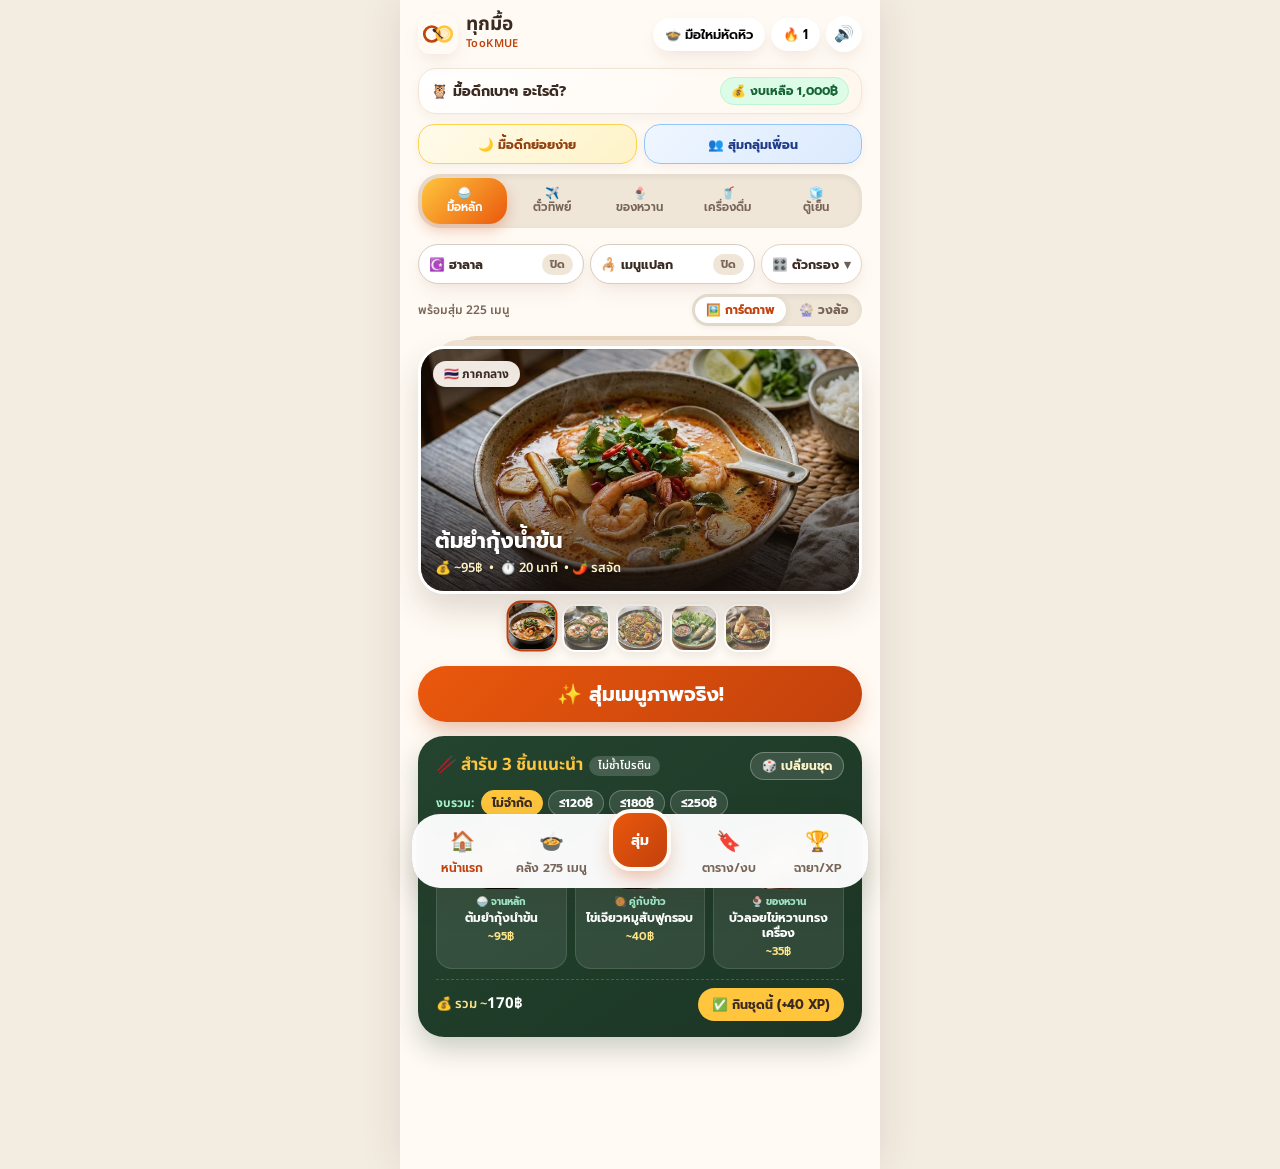
==== commit d3bea65b: "Add files via upload" ====
--- a/index.html
+++ b/index.html
@@ -62,6 +62,16 @@
         </button>
       </div>
 
+      <!-- Time-Aware 1-Tap Quick Action + Group Spin Shortcut -->
+      <div id="homeQuickActionRow" class="quick-action-row">
+        <button type="button" id="homeTimeActionBtn" class="time-quick-btn" onclick="triggerTimeAwareAction()">
+          <span>⚡ มื้อด่วนแนะนำ</span>
+        </button>
+        <button type="button" id="homeGroupSpinBtn" class="group-quick-btn" onclick="openGroupSpinModal()">
+          <span>👥 สุ่มกลุ่มเพื่อน</span>
+        </button>
+      </div>
+
       <div class="mode-toggle-wrap mode-5">
         <button class="mode-btn active" id="btnModeMain" onclick="setWheelMode('main')">
           <span>🍚</span>
@@ -286,14 +296,21 @@
         <div id="fridgeResultsBox"></div>
       </div>
 
-      <!-- Featured 3-Dish Samrub Bento Card -->
-      <div class="herb-bento-card samrub-bento-card reveal-card">
+      <!-- Featured 3-Dish Samrub Bento Card (With Budget Ceiling Selector) -->
+      <div id="dailySamrubCard" class="herb-bento-card samrub-bento-card reveal-card">
         <div class="herb-bento-title">
           <div style="display:flex; align-items:center; gap:6px; flex-wrap:wrap;">
             <span>🥢 สำรับ 3 ชิ้นแนะนำ</span>
             <span class="samrub-tag-pill">ไม่ซ้ำโปรตีน</span>
           </div>
           <button type="button" class="samrub-shuffle-btn" onclick="shuffleDailySamrub()">🎲 เปลี่ยนชุด</button>
+        </div>
+        <div class="samrub-budget-bar" id="samrubBudgetGroup" role="group" aria-label="เพดานงบรวมสำรับ 3 ชิ้น">
+          <span class="samrub-budget-label">งบรวม:</span>
+          <button type="button" class="samrub-cap-chip active" data-cap="0" onclick="setSamrubBudgetCap(0, this)">ไม่จำกัด</button>
+          <button type="button" class="samrub-cap-chip tabular-nums" data-cap="120" onclick="setSamrubBudgetCap(120, this)">≤120฿</button>
+          <button type="button" class="samrub-cap-chip tabular-nums" data-cap="180" onclick="setSamrubBudgetCap(180, this)">≤180฿</button>
+          <button type="button" class="samrub-cap-chip tabular-nums" data-cap="250" onclick="setSamrubBudgetCap(250, this)">≤250฿</button>
         </div>
         <div id="dailySamrubBox"></div>
       </div>
@@ -537,6 +554,18 @@
         <button type="button" id="passportExpandBtn" onclick="togglePassportExpand()" style="width:100%; margin-top:10px; min-height:40px; border-radius:999px; border:1.5px solid #BFDBFE; background:#EFF6FF; color:#1E3A8A; font-size:14px; font-weight:700; cursor:pointer;">
           ดูตราประเทศทั้งหมด (46 ประเทศ) ▼
         </button>
+      </div>
+
+      <!-- Weekly Food Quests & Bonus Badges -->
+      <div id="weeklyQuestsCard" class="soft-card reveal-card" style="border: 1.5px solid #FDE68A;">
+        <div style="display: flex; justify-content: space-between; align-items: center; gap: 8px; margin-bottom: 4px;">
+          <span style="font-weight: 700; font-size: 17px; color: var(--text-brown);">🏅 ภารกิจนักชิมประจำสัปดาห์</span>
+          <span id="weeklyQuestSummaryPill" class="quest-summary-pill tabular-nums">0/4 สำเร็จ</span>
+        </div>
+        <div style="font-size: 13px; color: var(--text-muted); margin-bottom: 10px;">
+          ทำภารกิจครบแล้วกดรับโบนัส XP พิเศษได้เลย (รีเซ็ตทุกวันจันทร์)
+        </div>
+        <div id="weeklyQuestsList" class="weekly-quests-list"></div>
       </div>
 
       <!-- Daily Pinto Streak -->
@@ -827,6 +856,75 @@
         <button type="button" onclick="applyCuratedTray()" class="btn-action btn-orange" style="width:100%; margin-top:10px;">
           ✅ ใช้ถาดนี้ไปสุ่มเลย!
         </button>
+      </div>
+    </div>
+
+    <!-- Group Lunch & Office Spin Modal ("วงล้อกลุ่มเพื่อน / ออฟฟิศ") -->
+    <div id="groupSpinModal" class="result-overlay" onclick="closeGroupSpinModal(event)" style="z-index: 156;">
+      <div class="result-sheet" onclick="event.stopPropagation()" style="max-width: 450px;">
+        <div style="display: flex; justify-content: space-between; align-items: center; margin-bottom: 10px;">
+          <span style="font-weight: 700; font-size: 18px; color: var(--text-brown);">👥 วงล้อกลุ่มเพื่อน / ออฟฟิศ</span>
+          <button type="button" onclick="closeGroupSpinModal()" style="border:none; background:#EFE6D8; width:34px; height:34px; border-radius:50%; font-size:17px; cursor:pointer;">✕</button>
+        </div>
+
+        <div class="group-sub-tabs">
+          <button type="button" id="groupTabRulesBtn" class="group-sub-btn active" onclick="switchGroupSpinTab('rules')">🤝 รวมเงื่อนไขทั้งโต๊ะ</button>
+          <button type="button" id="groupTabPicksBtn" class="group-sub-btn" onclick="switchGroupSpinTab('picks')">🗳️ ใส่เมนูคนละอย่าง</button>
+        </div>
+
+        <!-- Sub-Tab 1: Shared Group Constraints -->
+        <div id="groupView-rules">
+          <div class="field-group" style="margin-bottom:10px;">
+            <span class="field-label">ติ๊กเงื่อนไขที่ทุกคนในโต๊ะต้องกินได้ร่วมกัน</span>
+            <div class="drawer-chip-wrap" id="groupRuleChips">
+              <button type="button" id="grpRuleHalal" class="chip-btn drawer-chip" onclick="toggleGroupRule('halal')">☪️ ต้องฮาลาล</button>
+              <button type="button" id="grpRuleNonSpicy" class="chip-btn drawer-chip" onclick="toggleGroupRule('nonspicy')">🌿 ไม่เผ็ด</button>
+              <button type="button" id="grpRuleFast" class="chip-btn drawer-chip" onclick="toggleGroupRule('fast')">⚡ เร็ว ≤15 นาที</button>
+              <button type="button" id="grpRuleVeg" class="chip-btn drawer-chip" onclick="toggleGroupRule('veg')">🥬 มังสวิรัติ</button>
+            </div>
+          </div>
+
+          <div class="field-group" style="margin-bottom:10px;">
+            <span class="field-label">งบต่อคนไม่เกิน</span>
+            <div class="drawer-chip-wrap" id="groupBudgetChips">
+              <button type="button" class="chip-btn drawer-chip active" data-gcap="0" onclick="setGroupBudgetCap(0, this)">ไม่จำกัด</button>
+              <button type="button" class="chip-btn drawer-chip tabular-nums" data-gcap="50" onclick="setGroupBudgetCap(50, this)">≤50฿</button>
+              <button type="button" class="chip-btn drawer-chip tabular-nums" data-gcap="80" onclick="setGroupBudgetCap(80, this)">≤80฿</button>
+              <button type="button" class="chip-btn drawer-chip tabular-nums" data-gcap="120" onclick="setGroupBudgetCap(120, this)">≤120฿</button>
+            </div>
+          </div>
+
+          <div id="groupRulePoolHint" class="group-pool-hint tabular-nums">พบ 0 เมนูที่ทุกคนในโต๊ะกินได้</div>
+
+          <button type="button" id="groupRuleSpinBtn" onclick="runGroupRuleSpin()" class="spin-cta" style="min-height:48px; font-size:17px;">
+            🎯 สุ่มเมนูกลางที่ทุกคนโอเค!
+          </button>
+        </div>
+
+        <!-- Sub-Tab 2: Friends Submit 1 Dish/Shop Each -->
+        <div id="groupView-picks" style="display:none;">
+          <div class="field-group" style="margin-bottom:8px;">
+            <label for="groupPickInput" class="field-label">พิมพ์ชื่อเมนูหรือร้านที่เพื่อนอยากกิน (2–8 รายการ) <span class="req">*</span></label>
+            <div style="display:flex; gap:6px;">
+              <input type="text" id="groupPickInput" class="v10-input" placeholder="เช่น ข้าวมันไก่, ชาบู, ส้มตำหน้าตึก" aria-describedby="groupPickError" oninput="clearFieldError('groupPickInput','groupPickError')" onkeydown="if(event.key==='Enter') addGroupPick()" />
+              <button type="button" onclick="addGroupPick()" style="border:none; background:var(--chili-orange); color:#FFFFFF; border-radius:14px; padding:0 16px; font-weight:700; cursor:pointer; white-space:nowrap;">+ เพิ่ม</button>
+            </div>
+            <div id="groupPickError" class="field-error" role="alert"></div>
+          </div>
+
+          <div class="tray-quick-actions">
+            <button type="button" class="tray-mini-action" onclick="quickFillGroupPicks()">🎲 เติมไอเดียเมนูด่วน</button>
+            <button type="button" class="tray-mini-action" onclick="clearGroupPicks()">ล้างรายการ</button>
+          </div>
+
+          <div id="groupPicksChips" class="group-picks-box"></div>
+
+          <button type="button" id="groupPickSpinBtn" onclick="runGroupPickSpin()" class="spin-cta" style="min-height:48px; font-size:17px; margin-top:10px;">
+            🎡 หมุนตัดสินให้ทั้งกลุ่ม!
+          </button>
+        </div>
+
+        <div id="groupSpinResultBox" class="group-result-box" style="display:none;"></div>
       </div>
     </div>
 
@@ -945,6 +1043,14 @@
           }
           if (cloud.spinTraySize === 5 || cloud.spinTraySize === 8) state.spinTraySize = cloud.spinTraySize;
           if (cloud.exoticEatenCount) state.exoticEatenCount = Math.max(state.exoticEatenCount || 0, cloud.exoticEatenCount || 0);
+          if (cloud.weeklyQuestClaims && typeof cloud.weeklyQuestClaims === 'object') {
+            if (!state.weeklyQuestClaims || typeof state.weeklyQuestClaims !== 'object') state.weeklyQuestClaims = {};
+            Object.keys(cloud.weeklyQuestClaims).forEach(wk => {
+              const localArr = Array.isArray(state.weeklyQuestClaims[wk]) ? state.weeklyQuestClaims[wk] : [];
+              const cloudArr = Array.isArray(cloud.weeklyQuestClaims[wk]) ? cloud.weeklyQuestClaims[wk] : [];
+              state.weeklyQuestClaims[wk] = Array.from(new Set([...localArr, ...cloudArr]));
+            });
+          }
           state.favorites = Array.from(new Set([...(cloud.favorites || []), ...(state.favorites || [])]));
           state.history = Array.from(new Set([...(cloud.history || []), ...(state.history || [])])).slice(0, 15);
           state.stamps = Array.from(new Set([...(cloud.stamps || []), ...(state.stamps || [])]));
@@ -977,6 +1083,7 @@
           customSpinIds: Array.isArray(state.customSpinIds) ? state.customSpinIds.slice(0, 8) : [],
           spinTraySize: state.spinTraySize === 8 ? 8 : 5,
           exoticEatenCount: Number(state.exoticEatenCount) || 0,
+          weeklyQuestClaims: (state.weeklyQuestClaims && typeof state.weeklyQuestClaims === 'object') ? state.weeklyQuestClaims : {},
           totalScore: computeUserFeatureScore(),
           favorites: state.favorites,
           history: state.history,
@@ -1033,6 +1140,7 @@
           customSpinIds: Array.isArray(state.customSpinIds) ? state.customSpinIds.slice(0, 8) : [],
           spinTraySize: state.spinTraySize === 8 ? 8 : 5,
           exoticEatenCount: Number(state.exoticEatenCount) || 0,
+          weeklyQuestClaims: (state.weeklyQuestClaims && typeof state.weeklyQuestClaims === 'object') ? state.weeklyQuestClaims : {},
           totalScore: computeUserFeatureScore(),
           favorites: state.favorites,
           history: state.history,
--- a/styles.css
+++ b/styles.css
@@ -2454,3 +2454,352 @@
       flex-shrink: 0;
       background: #FDE68A;
     }
+
+    /* --- Master Blueprint Phase M2: Time-Aware Quick Actions, Group Spin, Samrub Budget & Weekly Quests --- */
+    .quick-action-row {
+      display: grid;
+      grid-template-columns: 1fr 1fr;
+      gap: 7px;
+      margin-bottom: 10px;
+    }
+
+    .time-quick-btn,
+    .group-quick-btn {
+      min-height: 40px;
+      border-radius: 16px;
+      border: 1.5px solid #F3E5D5;
+      background: #FFFFFF;
+      color: var(--text-brown);
+      font-size: 12.5px;
+      font-weight: 700;
+      padding: 6px 10px;
+      display: inline-flex;
+      align-items: center;
+      justify-content: center;
+      gap: 5px;
+      cursor: pointer;
+      box-shadow: 0 3px 10px rgba(58, 43, 34, 0.05);
+      white-space: nowrap;
+      overflow: hidden;
+      text-overflow: ellipsis;
+      transition: transform 0.15s ease, background 0.15s ease;
+    }
+
+    .time-quick-btn {
+      background: linear-gradient(135deg, #FFFBEB 0%, #FEF3C7 100%);
+      border-color: #FCD34D;
+      color: #92400E;
+    }
+
+    .group-quick-btn {
+      background: linear-gradient(135deg, #EFF6FF 0%, #DBEAFE 100%);
+      border-color: #93C5FD;
+      color: #1E3A8A;
+    }
+
+    .time-quick-btn:active,
+    .group-quick-btn:active {
+      transform: scale(0.96);
+    }
+
+    /* Samrub Budget Selector */
+    .samrub-budget-bar {
+      display: flex;
+      align-items: center;
+      gap: 5px;
+      margin-bottom: 10px;
+      overflow-x: auto;
+      scrollbar-width: none;
+    }
+
+    .samrub-budget-bar::-webkit-scrollbar {
+      display: none;
+    }
+
+    .samrub-budget-label {
+      font-size: 12px;
+      font-weight: 700;
+      color: #A7F3D0;
+      white-space: nowrap;
+      margin-right: 2px;
+    }
+
+    .samrub-cap-chip {
+      border: 1px solid rgba(255, 255, 255, 0.25);
+      background: rgba(255, 255, 255, 0.1);
+      color: #FFFFFF;
+      border-radius: 999px;
+      padding: 3px 10px;
+      font-size: 12px;
+      font-weight: 700;
+      cursor: pointer;
+      white-space: nowrap;
+    }
+
+    .samrub-cap-chip.active {
+      background: var(--turmeric-yellow);
+      border-color: var(--turmeric-yellow);
+      color: var(--text-brown);
+    }
+
+    .samrub-mini-price {
+      font-size: 11px;
+      font-weight: 600;
+      color: #FDE68A;
+      margin-top: 2px;
+    }
+
+    .samrub-in-budget {
+      display: inline-block;
+      font-size: 11px;
+      font-weight: 700;
+      background: #16A34A;
+      color: #FFFFFF;
+      padding: 1px 7px;
+      border-radius: 999px;
+      margin-left: 4px;
+    }
+
+    .samrub-eat-btn {
+      border: none;
+      background: var(--turmeric-yellow);
+      color: var(--text-brown);
+      border-radius: 999px;
+      padding: 7px 14px;
+      font-size: 12.5px;
+      font-weight: 700;
+      cursor: pointer;
+      white-space: nowrap;
+    }
+
+    .samrub-eat-btn:disabled {
+      background: #DCFCE7;
+      color: #166534;
+      cursor: default;
+    }
+
+    /* Group Lunch & Office Spin Modal */
+    .group-sub-tabs {
+      display: grid;
+      grid-template-columns: 1fr 1fr;
+      gap: 6px;
+      background: #EFE6D8;
+      padding: 4px;
+      border-radius: 18px;
+      margin-bottom: 12px;
+      box-shadow: var(--shadow-inset);
+    }
+
+    .group-sub-btn {
+      border: none;
+      border-radius: 14px;
+      padding: 8px 6px;
+      font-size: 13px;
+      font-weight: 700;
+      background: transparent;
+      color: var(--text-muted);
+      cursor: pointer;
+    }
+
+    .group-sub-btn.active {
+      background: #FFFFFF;
+      color: #1D4ED8;
+      box-shadow: 0 3px 8px rgba(58, 43, 34, 0.08);
+    }
+
+    .group-pool-hint {
+      font-size: 13px;
+      font-weight: 700;
+      color: #166534;
+      background: #DCFCE7;
+      border: 1px solid #86EFAC;
+      border-radius: 14px;
+      padding: 8px 12px;
+      margin-bottom: 10px;
+      text-align: center;
+    }
+
+    .group-pool-hint.empty {
+      color: #991B1B;
+      background: #FEF2F2;
+      border-color: #FCA5A5;
+    }
+
+    .group-picks-box {
+      display: flex;
+      flex-wrap: wrap;
+      gap: 6px;
+      padding: 10px;
+      border-radius: 16px;
+      background: #FFFAF3;
+      border: 1.5px dashed #E5D5C3;
+      min-height: 54px;
+    }
+
+    .group-pick-chip {
+      display: inline-flex;
+      align-items: center;
+      gap: 6px;
+      background: #FFFFFF;
+      border: 1.5px solid #93C5FD;
+      color: #1E3A8A;
+      border-radius: 999px;
+      padding: 4px 10px;
+      font-size: 13px;
+      font-weight: 700;
+    }
+
+    .group-pick-chip button {
+      border: none;
+      background: #EFF6FF;
+      color: #1D4ED8;
+      width: 20px;
+      height: 20px;
+      border-radius: 50%;
+      font-size: 11px;
+      cursor: pointer;
+      display: inline-flex;
+      align-items: center;
+      justify-content: center;
+      padding: 0;
+    }
+
+    .group-result-box {
+      margin-top: 14px;
+      background: #FFFFFF;
+      border-radius: 22px;
+      padding: 14px;
+      border: 2px solid #93C5FD;
+      text-align: center;
+      box-shadow: var(--shadow-soft);
+      animation: fadeIn 0.25s ease;
+    }
+
+    .group-winner-tag {
+      font-size: 12px;
+      font-weight: 700;
+      color: #1D4ED8;
+    }
+
+    .group-winner-title {
+      font-family: 'Prompt', 'Noto Sans Thai', sans-serif;
+      font-size: 24px;
+      font-weight: 700;
+      color: var(--chili-orange);
+      margin: 2px 0 4px;
+      line-height: 1.25;
+    }
+
+    /* Weekly Food Quests Card */
+    .quest-summary-pill {
+      font-size: 12px;
+      font-weight: 700;
+      padding: 3px 10px;
+      border-radius: 999px;
+      background: #FEF3C7;
+      color: #92400E;
+      white-space: nowrap;
+    }
+
+    .quest-summary-pill.all-done {
+      background: #DCFCE7;
+      color: #166534;
+    }
+
+    .weekly-quests-list {
+      display: flex;
+      flex-direction: column;
+      gap: 8px;
+    }
+
+    .quest-all-done-banner {
+      background: #DCFCE7;
+      border: 1.5px solid #86EFAC;
+      color: #166534;
+      border-radius: 14px;
+      padding: 9px 12px;
+      font-size: 13px;
+      font-weight: 700;
+      text-align: center;
+    }
+
+    .quest-item-row {
+      display: flex;
+      align-items: center;
+      gap: 10px;
+      padding: 10px;
+      border-radius: 18px;
+      background: #FFFAF3;
+      border: 1.5px solid #F3E5D5;
+    }
+
+    .quest-item-row.is-ready {
+      background: #FFFBEB;
+      border-color: #F59E0B;
+      box-shadow: 0 4px 12px rgba(245, 158, 11, 0.14);
+    }
+
+    .quest-item-row.is-claimed {
+      opacity: 0.72;
+      background: #F0FDF4;
+      border-color: #BBF7D0;
+    }
+
+    .quest-icon-box {
+      width: 40px;
+      height: 40px;
+      border-radius: 13px;
+      background: #FFFFFF;
+      display: flex;
+      align-items: center;
+      justify-content: center;
+      font-size: 20px;
+      flex-shrink: 0;
+      box-shadow: 0 2px 6px rgba(58, 43, 34, 0.06);
+    }
+
+    .quest-bar-track {
+      height: 6px;
+      border-radius: 999px;
+      background: #EFE6D8;
+      overflow: hidden;
+      margin-top: 6px;
+    }
+
+    .quest-bar-fill {
+      height: 100%;
+      background: linear-gradient(90deg, #F59E0B, #EA580C);
+      border-radius: 999px;
+      transition: width 0.3s ease;
+    }
+
+    .quest-item-row.is-claimed .quest-bar-fill {
+      background: #16A34A;
+    }
+
+    .quest-btn {
+      border: none;
+      border-radius: 999px;
+      padding: 6px 11px;
+      font-size: 12px;
+      font-weight: 700;
+      white-space: nowrap;
+      flex-shrink: 0;
+    }
+
+    .quest-btn.claimable {
+      background: linear-gradient(135deg, #EA580C 0%, #C2410C 100%);
+      color: #FFFFFF;
+      cursor: pointer;
+      box-shadow: 0 4px 10px rgba(194, 65, 12, 0.28);
+    }
+
+    .quest-btn.claimed {
+      background: #DCFCE7;
+      color: #166534;
+    }
+
+    .quest-btn.pending {
+      background: #EFE6D8;
+      color: var(--text-muted);
+    }
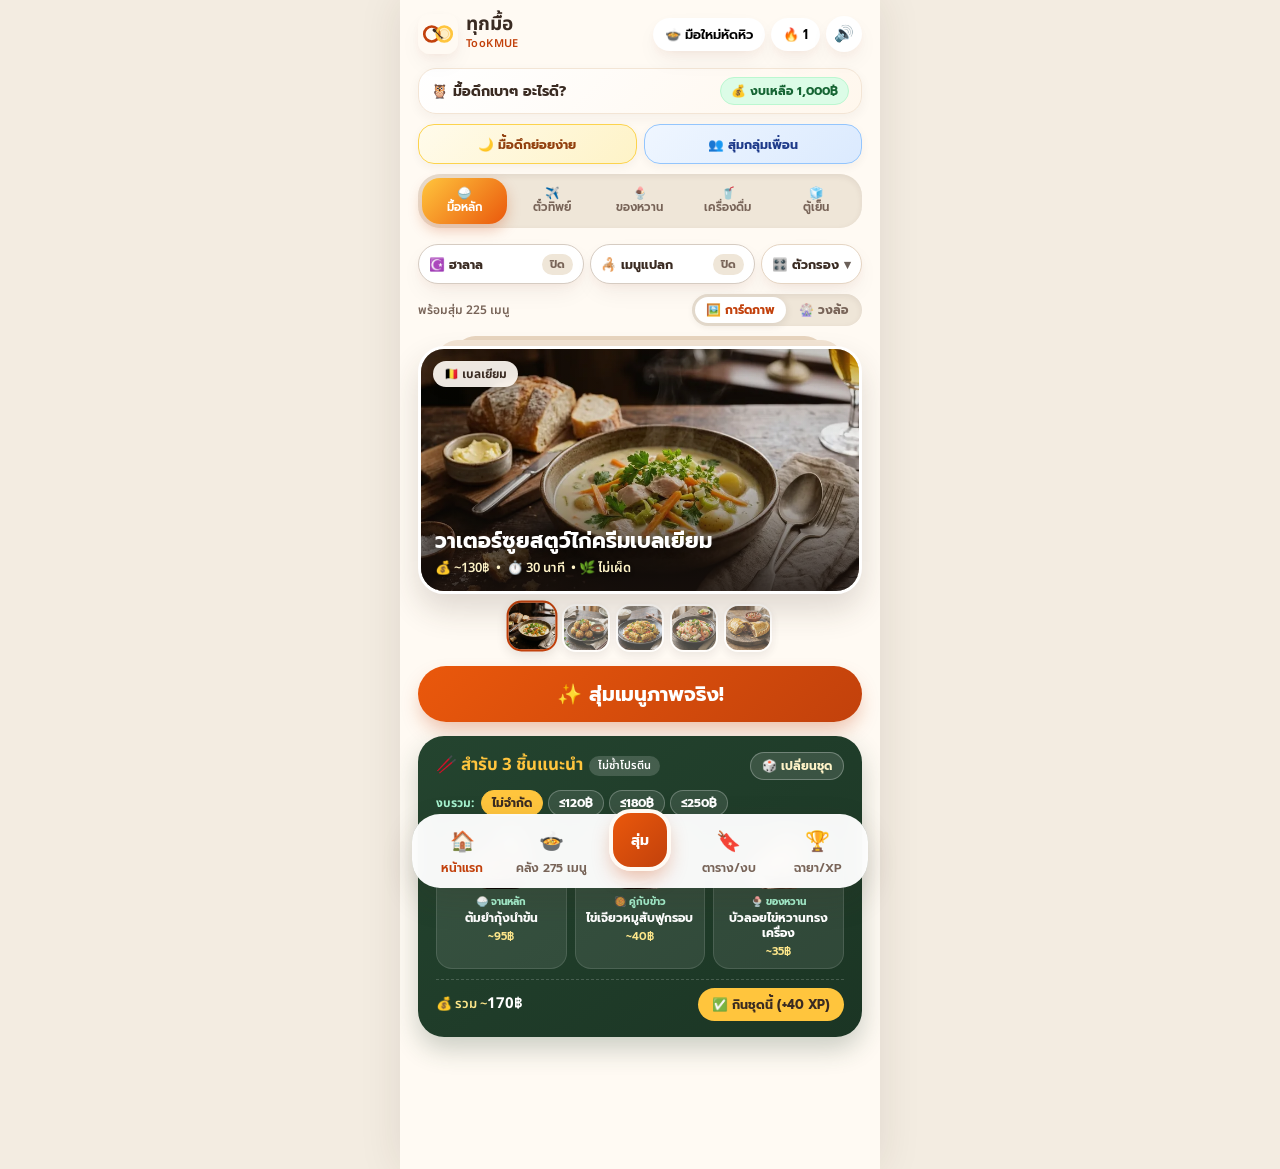
==== commit 855fe66d: "Add files via upload" ====
--- a/index.html
+++ b/index.html
@@ -718,7 +718,7 @@
         </button>
 
         <button type="button" onclick="openQrModal()" style="width:100%; margin-top:8px; min-height:42px; border-radius:999px; border:1.5px solid #7DD3FC; background:#E0F2FE; color:#0369A1; font-size:14px; font-weight:700; cursor:pointer;">
-          เลี้ยงข้าวผู้พัฒนา
+          เลี้ยงกาแฟผู้พัฒนา ☕
         </button>
 
         <!-- LINE In-App Browser Friendly Image Preview & Direct Share -->
@@ -742,10 +742,10 @@
           <span style="font-weight: 700; font-size: 16px; color: var(--text-brown);">เลี้ยงกาแฟผู้พัฒนา ☕</span>
           <button onclick="closeQrModal()" style="border:none; background:#EFE6D8; width:34px; height:34px; border-radius:50%; font-size:17px; cursor:pointer;">✕</button>
         </div>
-        <img src="promptpay-qr.png" alt="PromptPay QR Code" style="width: 100%; max-width: 290px; border-radius: 18px; box-shadow: 0 8px 20px rgba(58,43,34,0.12); display: inline-block;" />
+        <img src="truemoney-qr.jpg" alt="TrueMoney Wallet PromptPay QR Code" style="width: 100%; max-width: 290px; border-radius: 18px; box-shadow: 0 8px 20px rgba(58,43,34,0.12); display: inline-block;" />
         <div style="margin-top: 10px; font-size: 13px; color: var(--text-muted);">
-          พร้อมเพย์สำหรับสนับสนุนผู้พัฒนาแอป <strong>ทุกมื้อ (TooKMUE)</strong><br />
-          เล่นฟรี!! ไม่มีค่าสมัคร ตามปกติ ไม่จำเป็นต้องโอนครับ
+          พร้อมเพย์ e-wallet สำหรับสนับสนุนผู้พัฒนาแอป <strong>ทุกมื้อ (TooKMUE)</strong><br />
+          เล่นฟรี!! ไม่มีค่าสมัคร
         </div>
       </div>
     </div>
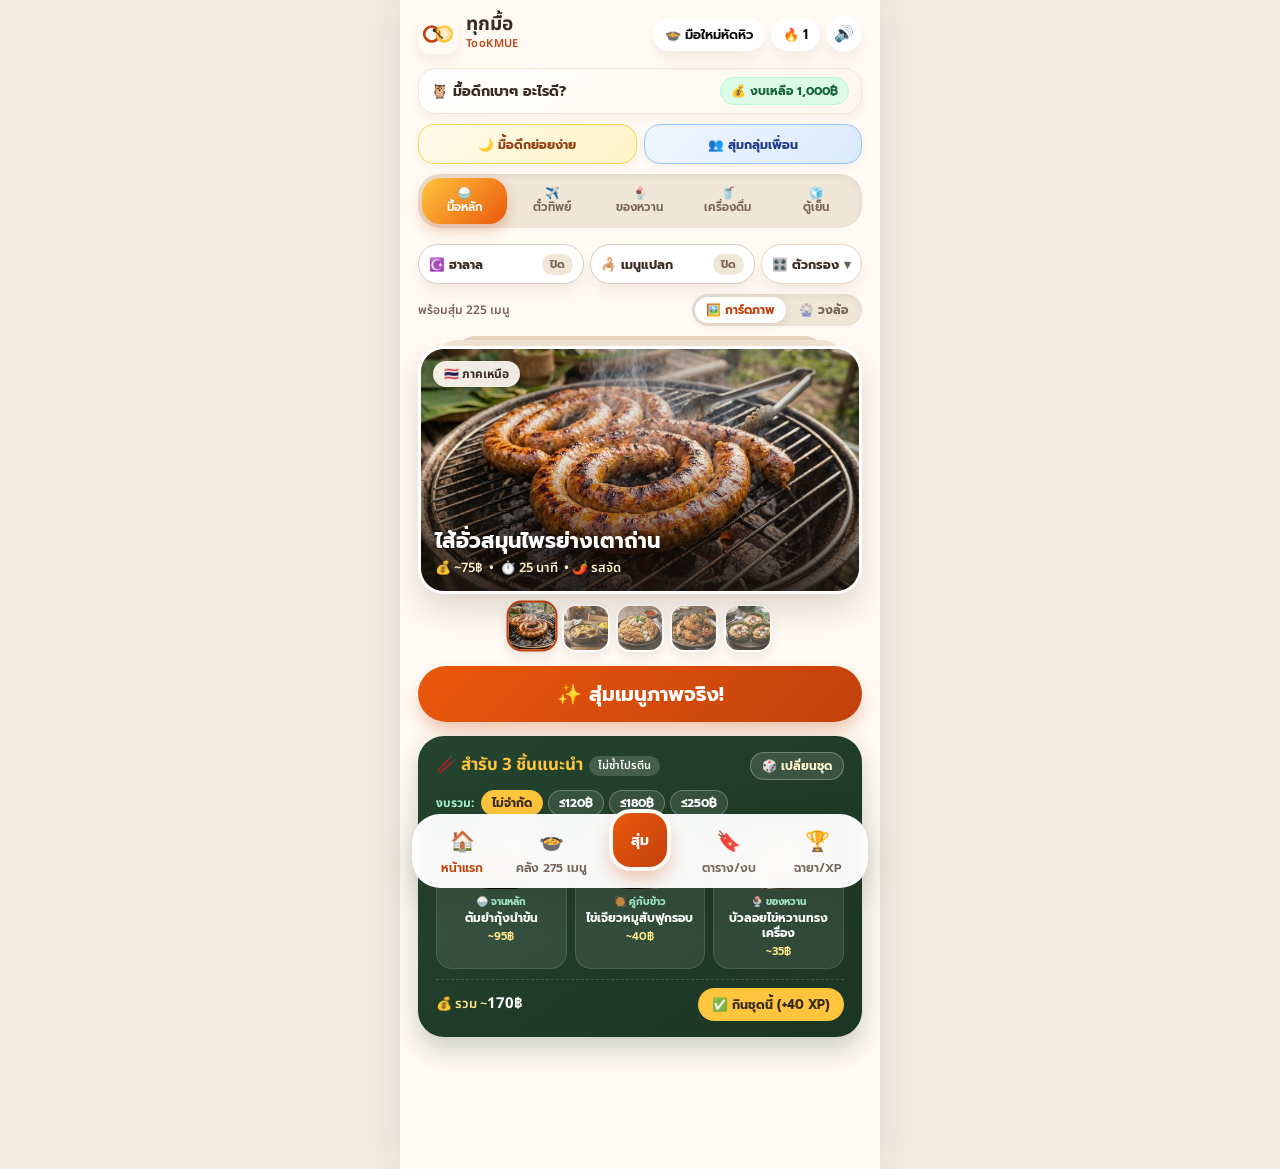
==== commit 8206f27c: "Add files via upload" ====
--- a/index.html
+++ b/index.html
@@ -4,7 +4,29 @@
   <meta charset="UTF-8" />
   <meta name="viewport" content="width=device-width, initial-scale=1.0" />
   <meta name="theme-color" content="#C2410C" />
-  <title>ทุกมื้อ (TooKMUE) — สุ่มเมนูและจับคู่สำรับ</title>
+  <title>ทุกมื้อ (TooKMUE) — สุ่มเมนูอาหาร จับคู่สำรับ & วงล้อกลุ่มเพื่อน</title>
+  <meta name="description" content="คิดไม่ออกว่าจะกินอะไรดี? ให้ทุกมื้อ (TooKMUE) ช่วยสุ่มจาก 298 เมนูภาพจริง จับคู่สำรับคุมงบ เคลียร์ของในตู้เย็น และสุ่มวงล้อกลุ่มเพื่อน เล่นฟรี 100% ไม่มีค่าสมัครสมาชิก!" />
+  <link rel="canonical" href="https://tookmue.pages.dev/" />
+
+  <!-- Open Graph / LINE / Facebook / Threads Link Preview -->
+  <meta property="og:type" content="website" />
+  <meta property="og:site_name" content="ทุกมื้อ (TooKMUE)" />
+  <meta property="og:locale" content="th_TH" />
+  <meta property="og:url" content="https://tookmue.pages.dev/" />
+  <meta property="og:title" content="ทุกมื้อ (TooKMUE) — กินอะไรดี? สุ่มเมนู 298 จาน & วงล้อกลุ่มเพื่อน" />
+  <meta property="og:description" content="แอปช่วยตัดสินใจมื้ออาหาร เล่นสนุกกับกลุ่มเพื่อน มีครบทั้งมื้อหลัก นานาชาติ 51 ประเทศ ของหวาน เครื่องดื่ม โหมดตู้เย็น และโหมดเมนูแปลก เล่นฟรี! ไม่มีค่าสมัครสมาชิก" />
+  <meta property="og:image" content="https://tookmue.pages.dev/og-cover.jpg" />
+  <meta property="og:image:secure_url" content="https://tookmue.pages.dev/og-cover.jpg" />
+  <meta property="og:image:type" content="image/jpeg" />
+  <meta property="og:image:width" content="1200" />
+  <meta property="og:image:height" content="630" />
+  <meta property="og:image:alt" content="น้องปิ่นโต มาสคอตแอปทุกมื้อ (TooKMUE) แอปช่วยหาเมนู เล่นฟรี ไม่มีค่าสมัครสมาชิก" />
+
+  <!-- Twitter / X Card -->
+  <meta name="twitter:card" content="summary_large_image" />
+  <meta name="twitter:title" content="ทุกมื้อ (TooKMUE) — กินอะไรดี? สุ่มเมนู 298 จาน & วงล้อกลุ่มเพื่อน" />
+  <meta name="twitter:description" content="แอปช่วยหาเมนู เล่นสนุกกับกลุ่มเพื่อน ครบ 298 เมนูภาพจริง พร้อมโหมดตู้เย็นและโหมดเมนูแปลก เล่นฟรี! ไม่มีค่าสมัครสมาชิก" />
+  <meta name="twitter:image" content="https://tookmue.pages.dev/og-cover.jpg" />
   <link rel="manifest" href="manifest.json" />
   <link rel="icon" type="image/png" href="icon-192.png" />
   <link rel="apple-touch-icon" href="icon-512.png" />
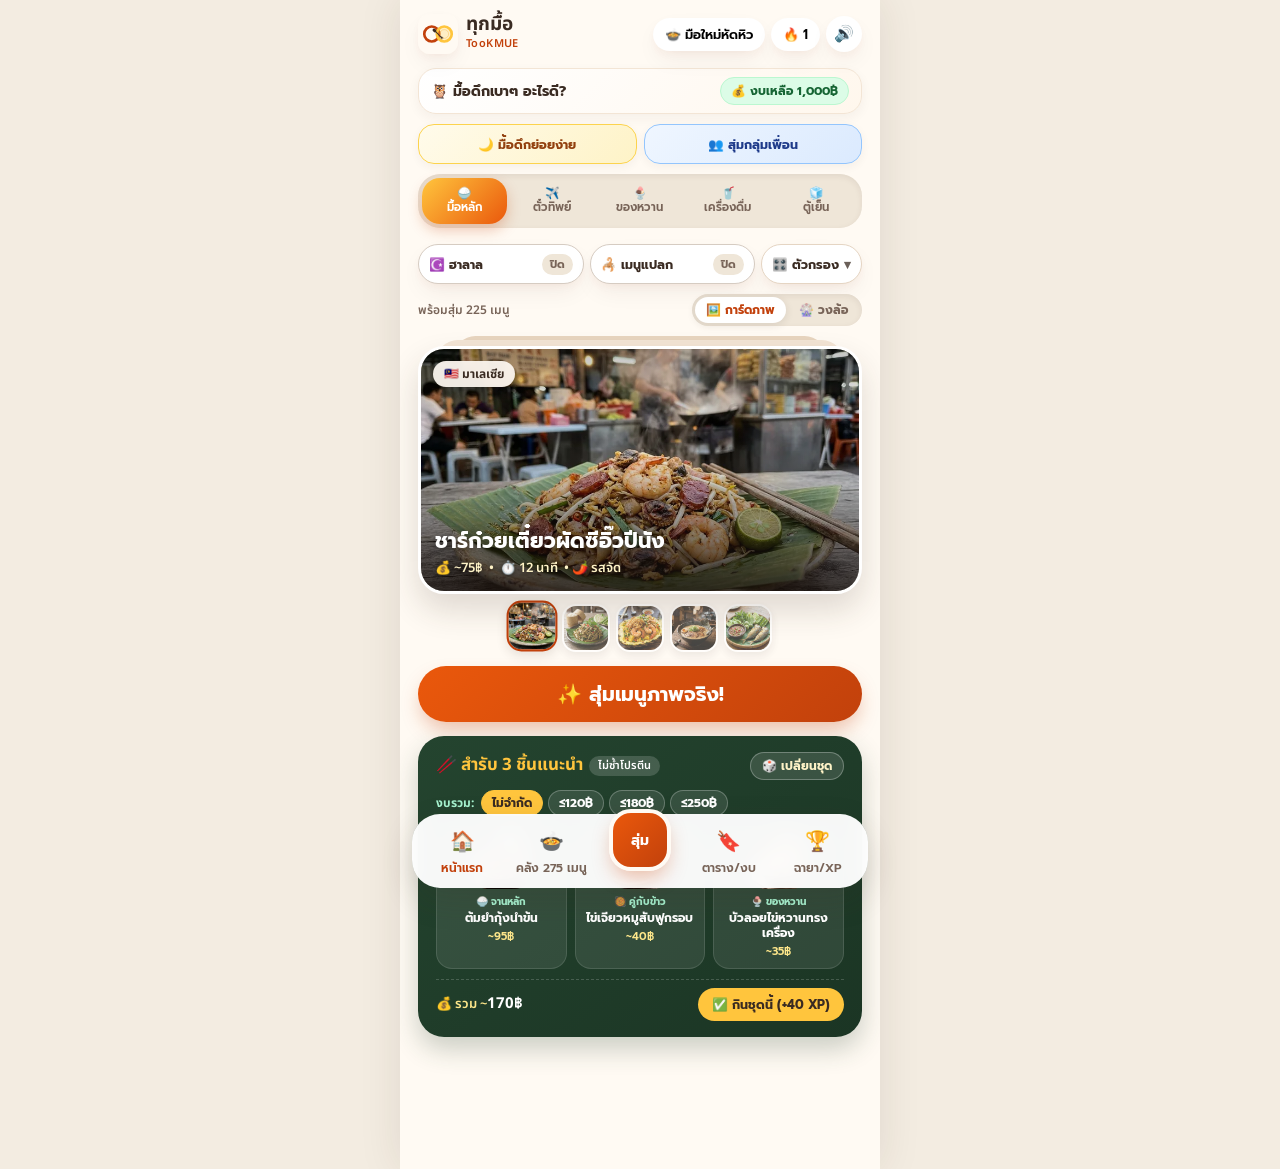
==== commit 81bfd952: "Add files via upload" ====
--- a/index.html
+++ b/index.html
@@ -950,7 +950,7 @@
       </div>
     </div>
 
-    <canvas id="shareCanvas" width="720" height="900" style="display:none;"></canvas>
+    <canvas id="shareCanvas" width="900" height="1125" style="display:none;"></canvas>
 
     <!-- 5-Button Floating Bottom Navigation Bar -->
     <nav class="bottom-nav">
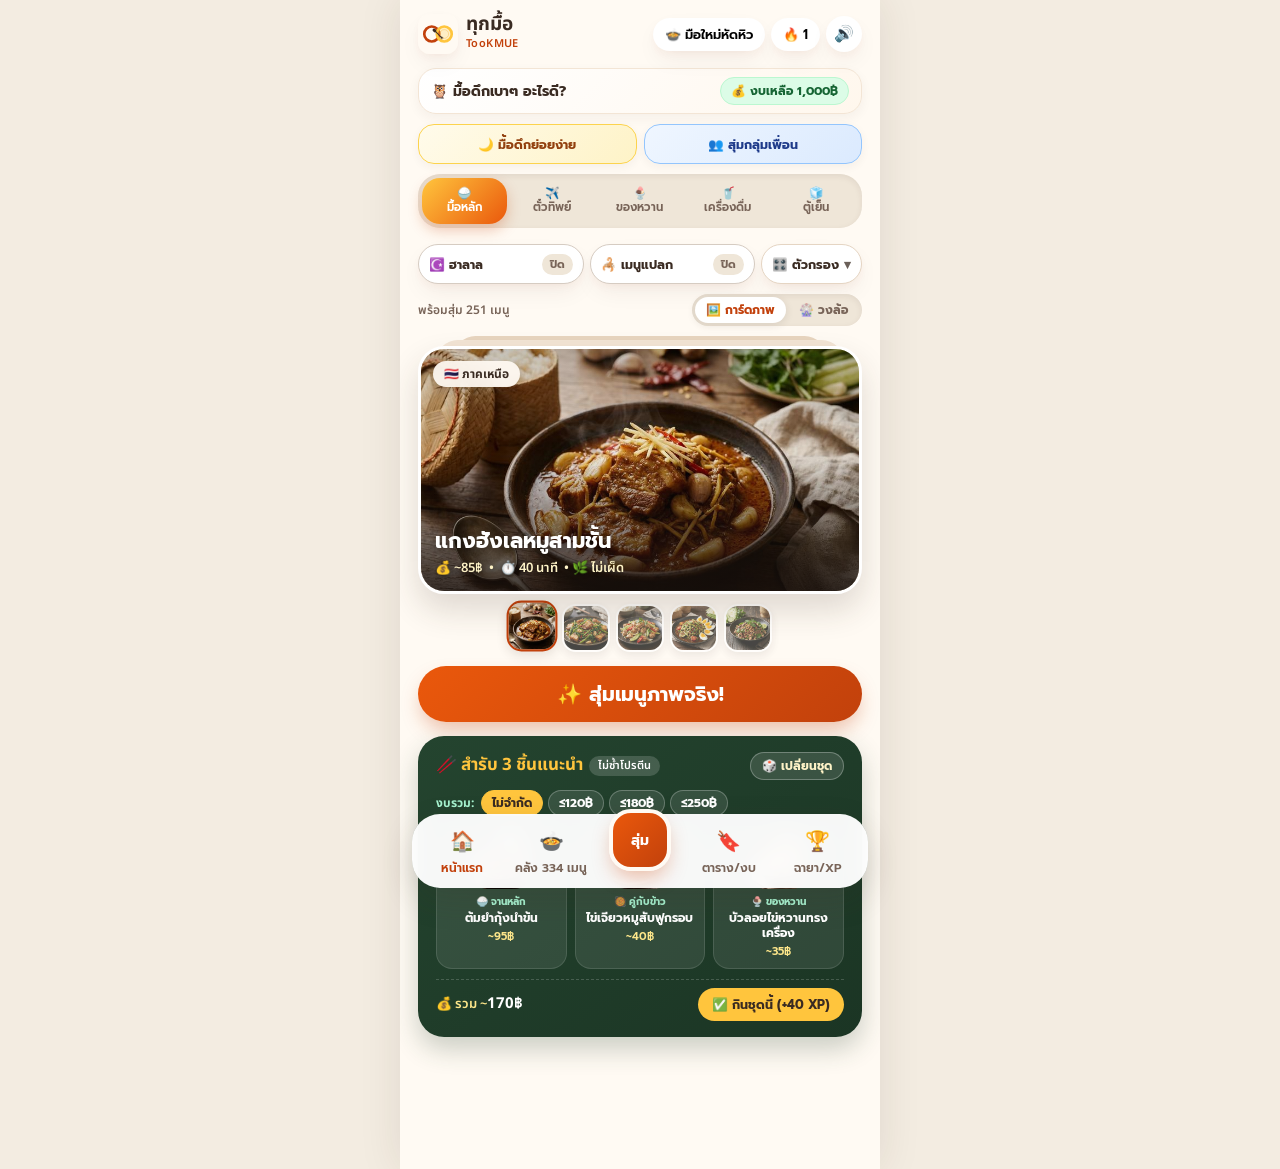
==== commit 76de8f8a: "Add files via upload" ====
--- a/index.html
+++ b/index.html
@@ -5,7 +5,7 @@
   <meta name="viewport" content="width=device-width, initial-scale=1.0" />
   <meta name="theme-color" content="#C2410C" />
   <title>ทุกมื้อ (TooKMUE) — สุ่มเมนูอาหาร จับคู่สำรับ & วงล้อกลุ่มเพื่อน</title>
-  <meta name="description" content="คิดไม่ออกว่าจะกินอะไรดี? ให้ทุกมื้อ (TooKMUE) ช่วยสุ่มจาก 298 เมนูภาพจริง จับคู่สำรับคุมงบ เคลียร์ของในตู้เย็น และสุ่มวงล้อกลุ่มเพื่อน เล่นฟรี 100% ไม่มีค่าสมัครสมาชิก!" />
+  <meta name="description" content="คิดไม่ออกว่าจะกินอะไรดี? ให้ทุกมื้อ (TooKMUE) ช่วยสุ่มจาก 358 เมนูภาพจริง จับคู่สำรับคุมงบ เคลียร์ของในตู้เย็น และสุ่มวงล้อกลุ่มเพื่อน เล่นฟรี 100% ไม่มีค่าสมัครสมาชิก!" />
   <link rel="canonical" href="https://tookmue.pages.dev/" />
 
   <!-- Open Graph / LINE / Facebook / Threads Link Preview -->
@@ -13,7 +13,7 @@
   <meta property="og:site_name" content="ทุกมื้อ (TooKMUE)" />
   <meta property="og:locale" content="th_TH" />
   <meta property="og:url" content="https://tookmue.pages.dev/" />
-  <meta property="og:title" content="ทุกมื้อ (TooKMUE) — กินอะไรดี? สุ่มเมนู 298 จาน & วงล้อกลุ่มเพื่อน" />
+  <meta property="og:title" content="ทุกมื้อ (TooKMUE) — กินอะไรดี? สุ่มเมนู 358 จาน & วงล้อกลุ่มเพื่อน" />
   <meta property="og:description" content="แอปช่วยตัดสินใจมื้ออาหาร เล่นสนุกกับกลุ่มเพื่อน มีครบทั้งมื้อหลัก นานาชาติ 51 ประเทศ ของหวาน เครื่องดื่ม โหมดตู้เย็น และโหมดเมนูแปลก เล่นฟรี! ไม่มีค่าสมัครสมาชิก" />
   <meta property="og:image" content="https://tookmue.pages.dev/og-cover.jpg" />
   <meta property="og:image:secure_url" content="https://tookmue.pages.dev/og-cover.jpg" />
@@ -24,8 +24,8 @@
 
   <!-- Twitter / X Card -->
   <meta name="twitter:card" content="summary_large_image" />
-  <meta name="twitter:title" content="ทุกมื้อ (TooKMUE) — กินอะไรดี? สุ่มเมนู 298 จาน & วงล้อกลุ่มเพื่อน" />
-  <meta name="twitter:description" content="แอปช่วยหาเมนู เล่นสนุกกับกลุ่มเพื่อน ครบ 298 เมนูภาพจริง พร้อมโหมดตู้เย็นและโหมดเมนูแปลก เล่นฟรี! ไม่มีค่าสมัครสมาชิก" />
+  <meta name="twitter:title" content="ทุกมื้อ (TooKMUE) — กินอะไรดี? สุ่มเมนู 358 จาน & วงล้อกลุ่มเพื่อน" />
+  <meta name="twitter:description" content="แอปช่วยหาเมนู เล่นสนุกกับกลุ่มเพื่อน ครบ 358 เมนูภาพจริง พร้อมโหมดตู้เย็นและโหมดเมนูแปลก เล่นฟรี! ไม่มีค่าสมัครสมาชิก" />
   <meta name="twitter:image" content="https://tookmue.pages.dev/og-cover.jpg" />
   <link rel="manifest" href="manifest.json" />
   <link rel="icon" type="image/png" href="icon-192.png" />
@@ -195,6 +195,7 @@
             <button type="button" class="mood-pill" data-mood="soup" onclick="applyMoodFilter('soup', this)">🍲 ซดน้ำร้อนๆ</button>
             <button type="button" class="mood-pill" data-mood="crispy" onclick="applyMoodFilter('crispy', this)">🍗 ของทอดกรอบ</button>
             <button type="button" class="mood-pill" data-mood="noodle" onclick="applyMoodFilter('noodle', this)">🍜 เมนูเส้น</button>
+            <button type="button" class="mood-pill" data-mood="fruit" onclick="applyMoodFilter('fruit', this)">🍉 ผลไม้</button>
           </div>
         </div>
 
@@ -386,6 +387,7 @@
         <button type="button" class="mood-pill" data-spec="สายคลีน" onclick="setExploreSpecialty('สายคลีน', this)">🥗 สายคลีน</button>
         <button type="button" class="mood-pill" data-spec="มังสวิรัติ" onclick="setExploreSpecialty('มังสวิรัติ', this)">🥬 มังสวิรัติ</button>
         <button type="button" class="mood-pill" data-spec="สตรีทฟู้ด" onclick="setExploreSpecialty('สตรีทฟู้ด', this)">🍢 สตรีทฟู้ด</button>
+        <button type="button" class="mood-pill" data-spec="ผลไม้" onclick="setExploreSpecialty('ผลไม้', this)">🍉 ผลไม้</button>
         <button type="button" id="exploreExoticSpecBtn" class="mood-pill exotic-spec-pill" data-spec="เมนูแปลก" style="display:none;" onclick="setExploreSpecialty('เมนูแปลก', this)">🦂 เมนูแปลก</button>
       </div>
 
